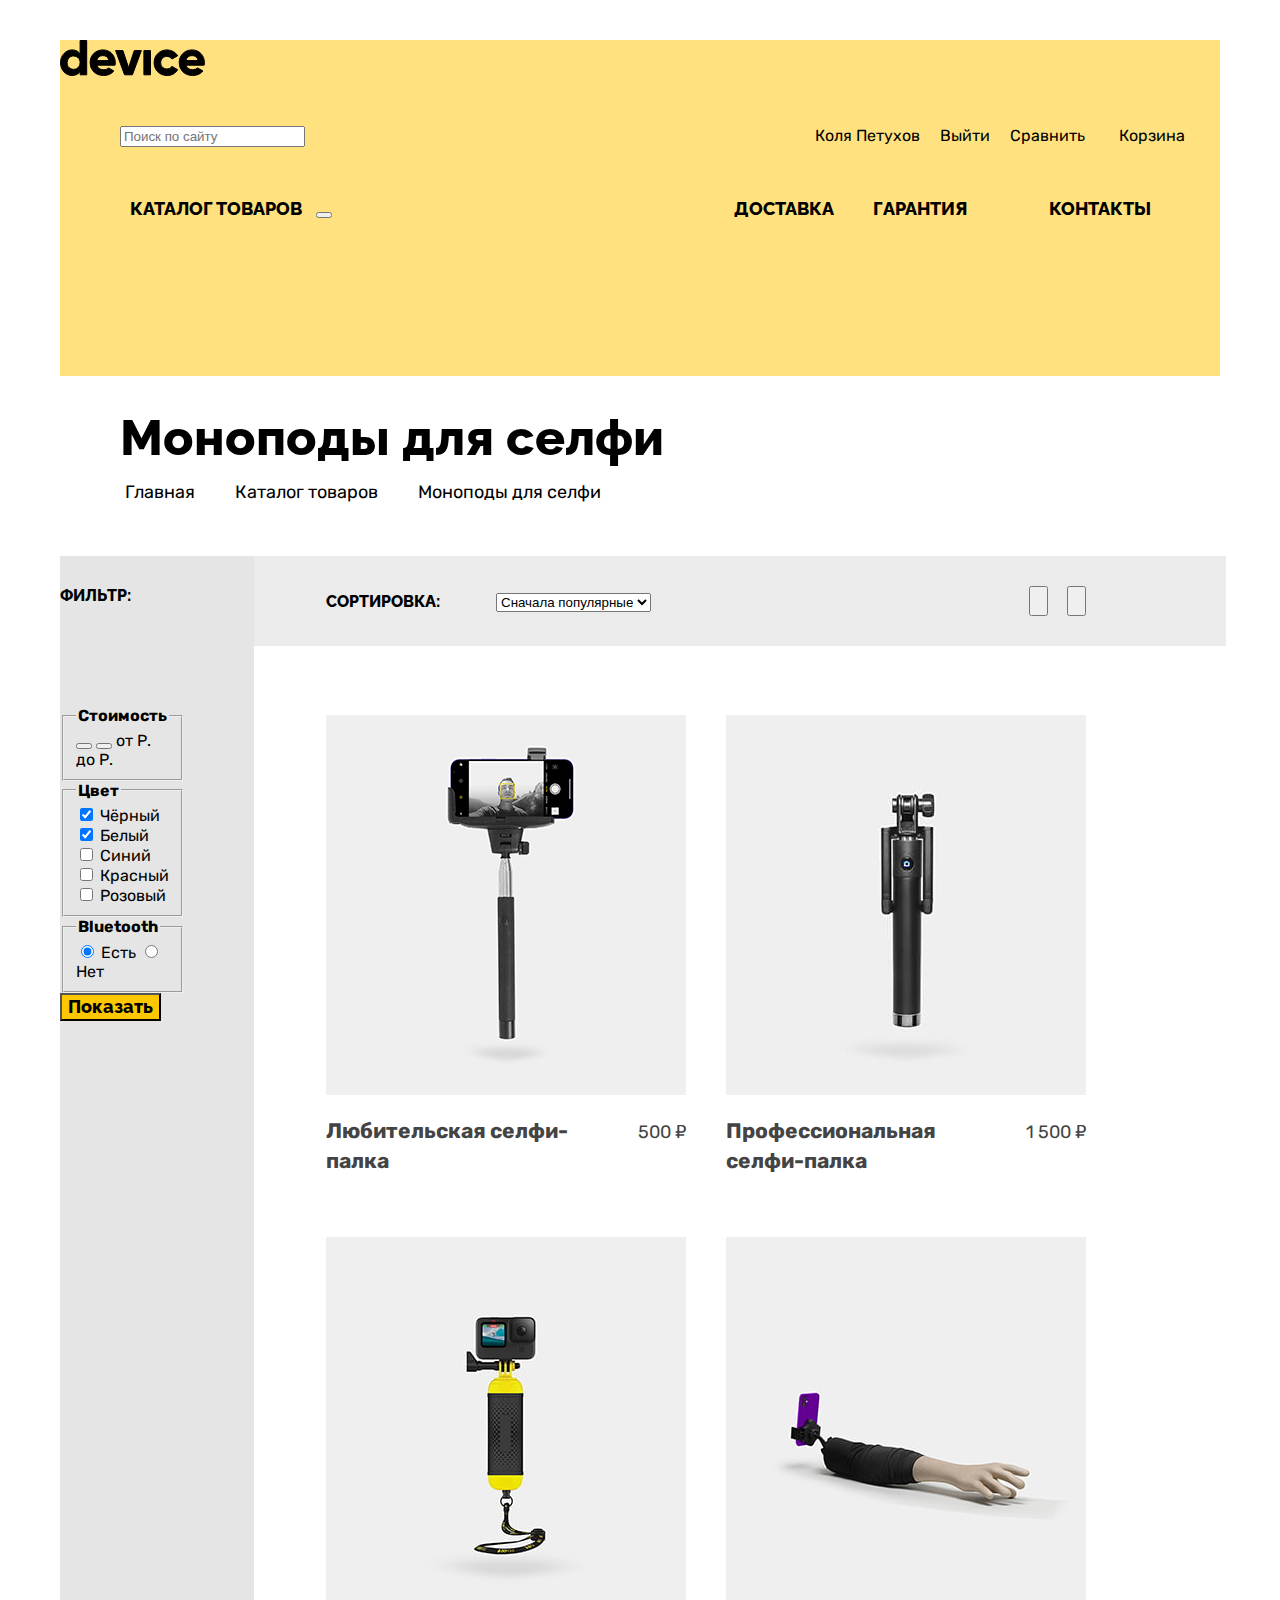
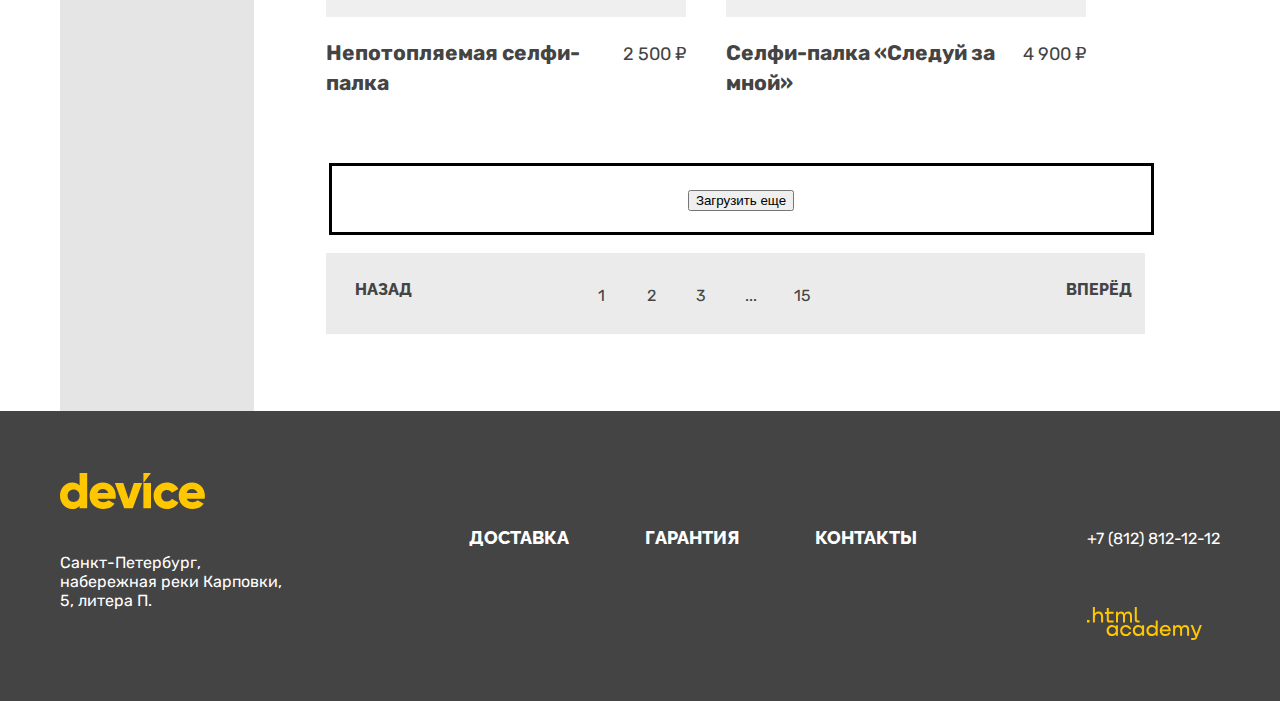
==== catalog.html @ 5f860b73 "внесла исправления" ====
<!DOCTYPE html>
<html lang="ru">

<head>
    <meta charset="utf-8">
    <link rel="stylesheet" href="styles/styles.css">
    <title>HTML Academy: Девайс</title>
</head>

<body>
    <header>
        <div class="content">
            <nav class="navigation">
                <a class="navigation-logo" href="index.html"> <img src="img/logo.svg" width="145" height="36"
                        alt="Логотип компании"></a>
                <section class="main-upper-navigation">
                    <ul class="upper-navigation-list">
                        <li class="navigation-upper-item search">
                            <form action="https://echo.htmlacademy.ru/" method="get">
                                <label for="page-search" class="visually-hidden">Поиск по сайту</label>
                                <input id="page-search" name="page-search" type=text placeholder="Поиск по сайту">
                            </form>
                        </li>
                        <li class="upper-navigation-item login-name"> <a class="upper-navigation-link" href="#"> Коля
                                Петухов </a></li>
                        <li class="upper-navigation-item out"> <a class="upper-navigation-link" href="#"> Выйти </a>
                        </li>
                        <li class="upper-navigation-item compare"> <a class="upper-navigation-link" href="#"> Сравнить
                            </a></li>
                        <li class="upper-navigation-item cart"> <a class="upper-navigation-link" href="#"> Корзина </a>
                        </li>
                    </ul>
                </section>
                <section class="main-under-navigation">
                    <ul class="under-navigation-list">
                        <li class="under-navigation-item catalog">
                            <a class="under-navigation-link navigation-link-current" href="#"> Каталог товаров</a>
                            <button name="go-to-goodspage" type="button"> <span class="visually-hidden"> Раскрыть
                                    католог
                                    товаров
                                </span></button>
                        </li>
                        <li class="under-navigation-item delivery"> <a class="under-navigation-link"
                                href="#">Доставка</a></li>
                        <li class="under-navigation-item garanty"> <a class="under-navigation-link"
                                href="#">Гарантия</a></li>
                        <li class="under-navigation-item contact"> <a class="under-navigation-link"
                                href="#">Контакты</a> </li>
                    </ul>
                </section>
            </nav>
        </div>
    </header>

    <main class="main-inner">
        <div class="content">
            <h1 class="visually-hidden">Каталог продукции компании Device</h1>
            <header class="inner-header">
                <div class="header-menu">
                    <h1 class="inner-header-title"> Моноподы для селфи </h1>
                    <nav>
                        <ul class="links-onthepage-list">
                            <li class="links-onthepage-item"> <a class="links-onthepage-link" href="index.html"> Главная
                                </a></li>
                            <li class="links-onthepage-item"> <a class="links-onthepage-link" href="#"> Каталог товаров
                                </a>
                            </li>
                            <li class="links-onthepage-item"> <a class="links-onthepage-link navigation-link-current"
                                    href="catalog.html"> Моноподы для селфи </a></li>
                        </ul>
                    </nav>
                </div>
            </header>
        </div>

        <div class="grey-container">
            <div class="content">
                <div class="catalog-container">
                    <section class="catalog-filter-section">
                        <h2 class="filter-page-header">Фильтр:</h2>
                        <form class="catalog-filter" action="https://echo.htmlacademy.ru/" method="get">
                            <fieldset class="catalog-filter-group">
                                <legend class="catalog-filter-title"> Стоимость</legend>
                                <button class="range-toggle toggle-min" type="button"> <span class="visually-hidden">
                                        Изменить
                                        минимальную стоимость</span> </button>
                                <button class="range-toggle toggle-max" type="button"> <span class="visually-hidden">
                                        Изменить
                                        максимальную стоимость</span> </button>
                                <label class="catalog-filter-label"> от <input class="visually-hidden" type="number"
                                        name="min-price"> Р. </label>
                                <label class="catalog-filter-label"> до <input class="visually-hidden" type="number"
                                        name="max-price"> Р. </label>
                            </fieldset>

                            <fieldset class="catalog-filter-group">
                                <legend class="catalog-filter-title"> Цвет </legend>
                                <label class="product-color"><input name="black" type="checkbox" checked> <span
                                        class="color-name">
                                        Чёрный</span></label>
                                <label class="product-color"><input name="white" type="checkbox" checked> <span
                                        class="color-name">
                                        Белый </span></label>
                                <label class="product-color"><input name="blue" type="checkbox"> <span
                                        class="color-name">
                                        Синий
                                    </span></label>
                                <label class="product-color"><input name="red" type="checkbox"> <span
                                        class="color-name">
                                        Красный
                                    </span></label>
                                <label class="product-color"><input name="pink" type="checkbox"> <span
                                        class="color-name">
                                        Розовый
                                    </span></label>
                            </fieldset>

                            <fieldset class="catalog-filter-group">
                                <legend class="catalog-filter-title"> Bluetooth </legend>
                                <label class="bluetooth-option"><input name="bluetooth-option" type="radio" value="on"
                                        checked>
                                    <span class="option-name"> Есть </span></label>
                                <label class="bluetooth-option"><input name="bluetooth-option" type="radio" value="off">
                                    <span class="option-name"> Нет </span></label>
                            </fieldset>
                            <button class="button submit-button" type="submit"> Показать </button>
                        </form>
                    </section>

                    <div class="catalog-filter-container">
                        <section class="sorting-section">
                            <form action="https://echo.htmlacademy.ru/" method="get">
                                <label for="sorting" class="filter-page-header"> Сортировка: </label>
                                <select class="select-control" id="sorting" name="sorting">
                                    <option value="popular"> Сначала популярные </option>
                                </select>
                            </form>
                            <button class="button-ascending" type="button"> <span class="visually-hidden"> По
                                    возрастанию
                                </span></button>
                            <button class="button-descending" type="button"> <span class="visually-hidden">По
                                    убыванию</span></button>
                        </section>
                        <section class="product-cards-section">
                            <h2 class="visually-hidden"> Карточки товаров </h2>
                            <ul class="product-list">
                                <li class="product-card">
                                    <a class="product-card-link" href="#">
                                        <img class="product-card-image" src="img/catalog-product/product-1.jpg"
                                            width="360" height="380" alt="Продукт-1"></a>
                                    <div class="product-description-container">
                                        <h3 class="product-card-title"> Любительская селфи-палка</h3>
                                        <span class="product-card-price"> 500 ₽</span>
                                    </div>
                                    <a class="more-about-product visually-hidden" href="#"> Подробнее </a>
                                </li>
                                <li class="product-card">
                                    <a class="product-card-link" href="#">
                                        <img class="product-card-image" src="img/catalog-product/product-2.jpg"
                                            width="360" height="380" alt="Продукт-2"></a>
                                    <div class="product-description-container">
                                        <h3 class="product-card-title"> Профессиональная селфи-палка </h3>
                                        <span class="product-card-price"> 1 500 ₽</span>
                                    </div>
                                    <a class="more-about-product visually-hidden" href="#"> Подробнее </a>
                                </li>
                                <li class="product-card">
                                    <a class="product-card-link" href="#">
                                        <img class="product-card-image" src="img/catalog-product/product-3.jpg"
                                            width="360" height="380" alt="Продукт-3"> </a>
                                    <div class="product-description-container">
                                        <h3 class="product-card-title"> Непотопляемая селфи-палка</h3>
                                        <span class="product-card-price"> 2 500 ₽</span>
                                    </div>
                                    <a class="more-about-product visually-hidden" href="#"> Подробнее </a>
                                </li>
                                <li class="product-card">
                                    <a class="product-card-link" href="#">
                                        <img class="product-card-image" src="img/catalog-product/product-4.jpg"
                                            width="360" height="380" alt="Продукт-4"></a>
                                    <div class="product-description-container">
                                        <h3 class="product-card-title"> Селфи-палка «Следуй за мной» </h3>
                                        <span class="product-card-price"> 4 900 ₽</span>
                                    </div>
                                    <a class="more-about-product visually-hidden" href="#"> Подробнее </a>
                                </li>
                            </ul>
                            <div class="button-show-more-container">
                                <button class="button-show-more" type="button"> Загрузить еще </button>
                            </div>
                            <ul class="page-pagination">
                                <li class="pagination-item pagination-prev"><a
                                        class="pagination-link pagination-disabled">
                                        Назад </a></li>
                                <li class="pagination-item"> <a class="pagination-link pagination-current"> 1 </a></li>
                                <li class="pagination-item"> <a class="pagination-link" href="#"> 2 </a></li>
                                <li class="pagination-item"> <a class="pagination-link" href="#"> 3 </a></li>
                                <li class="pagination-item"> <a class="pagination-link pagination-disabled"> ... </a>
                                </li>
                                <li class="pagination-item"> <a class="pagination-link" href="#"> 15 </a></li>
                                <li class="pagination-item pagination-next"> <a class="pagination-link" href="#"> Вперёд
                                    </a>
                                </li>
                            </ul>
                        </section>
                    </div>
                </div>
            </div>
        </div>
    </main>

    <footer class="footer">
        <div class="content">
            <div class="page-footer-container">
                <div class="first-column">
                    <a href="#"><img class="yellow-logo" src="img/yellow-logo.svg" width="145" height="36"
                            alt="Логотип компании"></a>
                    <h2 class="visually-hidden">Основная информация</h2>
                    <address class="footer-address"> Санкт-Петербург, набережная реки Карповки, 5, литера П.</address>
                </div>

                <div class="second-column">
                    <ul class="additional-page-list">
                        <li class="additional-page-item"> <a class="additional-page-link" href="#"> Доставка </a></li>
                        <li class="additional-page-item"> <a class="additional-page-link" href="#"> Гарантия </a></li>
                        <li class="additional-page-item"> <a class="additional-page-link" href="#"> Контакты </a></li>
                    </ul>
                    <ul class="socialmedia-list">
                        <li class="socialmedia-item"> <a class="socialmedia-link"
                                href="https://www.facebool.com/htmlacademy"> <span class="visually-hidden"> Facebook
                                </span> </a></li>
                        <li class="socialmedia-item"> <a class="socialmedia-link"
                                href="https://www.instagram.com/htmlacademy/">
                                <span class="visually-hidden"> Instagram
                                </span> </a></li>
                        <li class="socialmedia-item"> <a class="socialmedia-link"
                                href="https://twitter.com/htmlacademy_ru"> <span class="visually-hidden"> Twitter
                                </span> </a></li>
                    </ul>
                </div>
                <div class="third-column">
                    <section class="additional-information">
                        <h2 class="visually-hidden"> Дополнительная информация </h2>
                        <address> <a class="contact-phone footer-contact-phone" href="tel:88128121212"> +7 (812)
                                812-12-12 </a>
                        </address>
                        <a class="htmlacademy-logo" href="https://htmlacademy.ru/"> <img src="img/htmlacademy-logo.svg"
                                width="115" height="33" alt="Логотип HTML Академии"> </a>
                    </section>
                </div>
            </div>
        </div>
    </footer>


</body>

</html>
---- styles/styles.css ----
@font-face {
    font-family: "Raleway" ;
    font-style: normal;
    font-weight: 800;
    src: url("../fonts/raleway/raleway-800.woff2") format("woff2");
    font-display: swap;
}

@font-face {
    font-family:"Rubik";
    font-style: normal;
    font-weight: 400;
    src: url("../fonts/rubik/rubik-400.woff2") format("woff2");
    font-display: swap;
}

@font-face {
    font-family:"Rubik" ;
    font-style: normal;
    font-weight: 700;
    src: url("../fonts/rubik/rubik-700.woff2") format("woff2");
    font-display: swap;
}

@font-face {
    font-family:"Rubik";
    font-style: normal;
    font-weight: 800;
    src: url("../fonts/rubik/rubik-800.woff2") format("woff2");
    font-display: swap;
}

html {
    height: 100%;
}

body {
    margin: 0;
    display:flex;
    flex-direction: column;
    min-height: 100%;
    font-family:"Rubik", sans-serif;
    font-weight: 400;
    font-style: normal;
    font-size: 18px;
    line-height: 30px;
    color: #444444;
    background-color: #FFFFFF;
}

.main-container {
    flex-grow:1;
}

.content {
    margin: 0 auto;
    width: 1160px;
}

.navigation {
    display:flex;
    flex-direction: column;
    width: 1160px;
    margin-top: 40px;
    margin-left: auto;
    margin-right: auto;
    background-color: #FFE17F;
}

.upper-navigation-list {
    display: flex;
    flex-wrap: wrap;
    padding: 0;
    width: 1075px;
    list-style-type: none;
    padding-top: 35px;
    padding-bottom: 29px;
    padding-left: 60px;
    padding-right: 25px; 
    margin:0;
    margin-bottom: 15px;
}

.upper-navigation-link {
    width: min-content;
    padding: 10px;
}

.enter {
    margin-left:auto;
    margin-right: auto;
}

.compare {
    margin-right: 14px;
}

.under-navigation-item {
    margin: 0;
    padding:0;
}

.under-navigation-list {
    display: flex;
    list-style-type: none;
    padding-top: 0;
    padding-bottom: 152px;
    padding-left: 60px;
    padding-right: 59px;
    margin: 0;
}

.under-navigation-link{
    padding: 10px;
    width: max-content;
}

.catalog {
    flex-grow: 1;
}

.delivery {
    margin-right: 19px;
}

.garanty {
    margin-right: 62px;
}

.product-slide {
    display:flex;
    justify-content: space-between;
}

.product-slider {
    margin-bottom: 70px;
}

.description {
    padding:0;
    margin-top:19px;
    margin-bottom: 30px;
}

.more-detailed {
    display: inline-block;
    margin-top:0;
    margin-bottom: 70px;
}

.features {
    border-spacing: 20px;
}

.page-container {
    display: flex;
    justify-content: space-between;
}

.goods-catalog-list {
    display: grid; /*Добавила грид*/
    grid-template-columns: repeat(6,160px);
    gap: 40px;
    margin-top: 0;
    margin-bottom: 139px;
    padding: 0;
    list-style-type: none;
}


.goods-catalog-item {
    display: flex;
    flex-direction: column;
}

.img {
    margin-bottom: 33px;
}

.goods-catalog {
    margin-bottom: 69px;
}
.switch-container {
    display: grid;
    grid-template-columns: 280px 814px; /*Получился между рядами gap какой-то (видно в инспекторе), это ширина элементов накладывается друг на друга?*/
    grid-template-areas: "section-switching service-slider-1"
                         " .  service-slider-2"
                         " .  service-slider-3";
    margin-bottom: 90px;
}

.section-switching {
    display: flex;
    flex-direction: column;
    justify-content: space-evenly;
    width: 280px;
    padding: 0;
    margin: 0;
    list-style-type: none;
    grid-area: section-switching;
}

.service-slider {
    width: 814px;
    padding-top: 54px;
    padding-bottom: 69px;
    display: flex;
    flex-wrap: wrap;
    justify-content: space-between;
}

.service-slider-1 {
    grid-area: service-slider-1;
}

.service-slider-2 {
    grid-area: service-slider-2;
}

.service-slider-3 {
    grid-area: service-slider-3;
}

.slider-description {
    margin: 0;
    width: 497px;
}

.additional-services {
    margin-bottom: 90px;
    background-color: #F0F0F0;
}

.section-header {
    margin-top: 0;
    margin-bottom: 26px;
}

.paragraph-first {
    margin-top: 0;
    margin-bottom: 30px;
}

.paragraph {
    margin-top:0;
    margin-bottom: 60px;
}

.delivery-companies-list {
    padding: 0;
    margin-top:0;
    margin-bottom: 52px;
}

.contact-paragraph {
    margin-top: 0;
    margin-bottom: 30px;

}

.mini-section-header {
    margin-top: 0;
    margin-bottom: 15px;
}

.main-page-address {
    margin-top:0;
    margin-bottom: 30px;
}

.about-company {
    padding-bottom: 87px;
}

.work-day-time {
    margin-top:0;
    margin-bottom: 67px;
}

.write-to-us {
    margin-top:0;
  /* Применила отступ снизу к контейнеру, иначе кнопка "Напишите нам все равно прижата к низу раздела*/
}

.about-us {
    box-sizing: border-box;
    width: 560px;
    margin: 0;
    margin-right: 40px;
    padding-top: 49px;
    padding-right: 63px;
    padding-left: 0;
    padding-bottom: 0;
}

.contacts {
    box-sizing: border-box;
    width: 560px;
    margin:0;
    padding: 0;
    padding-top: 49px;
}

.main-feature {
    width: 1160px;
    background-color:#F0F0F0;
    display: grid;
    grid-template-columns: 125px 910px auto; /*Получилось привести к макетному виду, но теперь текст вообще выпал*/
    grid-template-rows: 100px;
    margin-bottom: 97px;
    }

.subcribe-container {
    display: flex;
    flex-direction: row; 
    justify-content: space-between;
    align-items: flex-end;
    margin-bottom: 50px; 
}

.form-container {
    display: flex;
    flex-wrap: wrap;
}

.email-subcribe {
    width: max-content;
    flex-grow: 1;
}

.additional-note {
    margin: 0;
}

.subcribe-header {
    width: min-content;
    margin: 0;
}

.subcribe-description {
    width: 560px;
    margin: 0;
}

.page-footer-container {
    display: flex;
    justify-content: space-between;
    align-items: baseline;
    padding-top: 62px;
    padding-bottom: 61px;
}

.subcribe {
    background-color: #F0F0F0;
    padding-top: 75px;
    padding-bottom: 131px;
}

.subcribe-page-container {
    display: flex;
    flex-direction: column;

}

footer {
    background-color: #444444;  
}

.first-column {
    display: flex;
    flex-direction: column;
    width: auto;
}

.third-column {
    display: flex;
    flex-direction: column;
    align-items: flex-end;
}

.under-navigation-link {
    font-family:"Raleway", sans-serif;
    font-weight: 800;
    font-style: normal;
    font-size: 18px;
    line-height: 22px;
    color:#000000;
    text-decoration: none;
    text-transform: uppercase;
}

.upper-navigation-link {
    font-size: 16px;
    line-height: 19px;
    color:#000000;
    text-decoration: none;
}

.emphasise {
    font-family:"Raleway", sans-serif;
    font-weight: 800;
    font-style: normal;
    font-size: 50px;
    line-height: 50px;
    color:#000000;
    padding: 0;
    margin: 0;
}

.slider-header {
    font-family:"Raleway", sans-serif;
    font-weight: 800;
    font-style: normal;
    font-size: 50px;
    line-height: 50px;
    color:#000000;
    padding: 0;
    margin-top:0;
    margin-bottom: 14px;
}

.goods-catalog-item-link {
    font-family:"Raleway", sans-serif;
    font-weight: 800;
    font-style: normal;
    font-size: 18px;
    line-height: 24px;
    color:#000000;
    text-decoration: none;
}

.numerical-value {
    font-family: "Rubik", sans-serif;
    font-weight: 400;
    font-style: normal;
    font-size: 36px;
    line-height: 30px;
    color: #000000;
}

.row-name {
    font-family: "Rubik", sans-serif;
    font-weight: 400;
    font-style: normal;
    font-size: 16px;
    line-height: 30px;
}

.button {
    font-family:"Raleway", sans-serif;
    font-weight: 800;
    font-style: normal;
    font-size: 18px;
    line-height: 22px;
    text-decoration: none;
    color:#000000;
    background-color:#FFC700;
}

.section-header {
    font-family:"Raleway", sans-serif;
    font-weight: 800;
    font-style: normal;
    font-size: 50px;
    line-height: 50px;
    color:#000000;
}

.mini-section-header {
    font-family:"Rubik", sans-serif;
    font-weight: 700;
    font-style: normal;
    font-size: 24px;
    line-height: 30px;
    color: #444444;
}

li .current-section-button {
    color: #FFE17F;
    background-color: #000000;
}

.contact-phone {
    color: #444444;
}

address {
    font-style: normal;
}

.visually-hidden {
    position: absolute;
    width: 1px;
    height: 1px;
    margin: -1px;
    padding: 0;
    border: 0;
    clip: rect(0 0 0 0);
    overflow: hidden;
}

.virtual-reality {
    background-color: #FFE17F;
    background-image: url("../img/catalog-item/virtual-reality-item.png");
    background-repeat: no-repeat;
    background-position: 50% 50%;
    width: 160px;
    height: 160px;
}

.monopode {
    background-color: #FFE17F;
    background-image: url("../img/catalog-item/selfie-monopode-item.png");
    background-repeat: no-repeat;
    background-position: 50% 50%;
    width: 160px;
    height: 160px;
}

.action-camera {
    background-color: #FFE17F;
    background-image: url("../img/catalog-item/action-camera-item.png");
    background-repeat: no-repeat;
    background-position: 50% 50%;
    width: 160px;
    height: 160px;
}

.fitnes-watch {
    background-color: #FFE17F;
    background-image: url("../img/catalog-item/fitness-bracelet-item.png");
    background-repeat: no-repeat;
    background-position: 50% 50%;
    width: 160px;
    height: 160px;
}

.smart-watch {
    background-color: #FFE17F;
    background-image: url("../img/catalog-item/smart-watches-item.png");
    background-repeat: no-repeat;
    background-position: 50% 50%;
    width: 160px;
    height: 160px;
}

.quadrico {
    background-color: #FFE17F;
    background-image: url("../img/catalog-item/quadrico-item.png");
    background-repeat: no-repeat;
    background-position: 50% 50%;
    width: 160px;
    height: 160px;
}

.delivery-item {
    background-image: url("../img/delivery.svg");
    background-repeat: no-repeat;
    width: 136px;
    height: 164px;
}

.garanty-item {
    background-image: url("../img/garanty.svg");
    background-repeat: no-repeat;
    width: 171px;
    height: 195px;
}

.credit-item {
    background-image: url("../img/credit.svg");
    background-repeat: no-repeat;
    width: 156px;
    height: 188px;
}

.img:hover {
    background-color:#FFC700; 
}

.car-item {
    grid-column: 1/ 2;
    grid-row: 1/2;
    background-color: #FFE17F;
    background-image: url("../img/car-item.svg");
    background-repeat: no-repeat;
    background-position: 50% 50%;
    width: 125px;
    height: 100px;
}

.more-information {
    background-color: #DCDCDC80;
    background-image: url("../img/info-item.svg");
    background-position: 50% 50%;
    background-repeat: no-repeat;
    grid-column: -1/-2;
    grid-row: 1/2;
}

footer {
    color: #FFFFFF;
}

.yellow-logo {
    margin-top: 0;
    margin-bottom: 35px;
}

.footer-address {
    width: 238px;
    font-size: 16px;
    line-height: 19px;
}

.additional-page-list {
    width: 458px;
    display: flex;
    justify-content: space-between;
    padding: 0;
    margin: 0;
    list-style-type: none;
}

.footer-contact-phone {
    width:auto;
    margin-bottom: 53px;
    color: #FFFFFF;
    display: block;
    text-decoration: none;
    font-size: 16px;
    line-height: 30px;
}

.additional-page-link {
    padding: 5px;
    font-family:"Raleway", sans-serif;
    font-weight: 800;
    font-style: normal;
    font-size: 18px;
    line-height: 22px;
    color: #FFFFFF;
    text-decoration: none;
    text-transform: uppercase;
}

.additional-page-item {
    flex-shrink: 0; 
    margin-right: 7px;
}

.additional-page-item:last-child {
    margin-right: 0;
}

.socialmedia-list {
    list-style-type: none;
    display: flex;
    padding: 0;
}

.htmlacademy-logo img {
    display: block;
    margin: 0;
}

.slogan {
    background-color: #F0F0F0;
    font-size: 20px;
    line-height: 24;
    text-transform: uppercase;
    font-weight: 800;
    text-align: center;
    padding-top: 37px;
    padding-bottom: 43px;
    grid-column: 2/3;
    grid-row: 1/2;
}

.inner-header-title {
    font-family:"Raleway", sans-serif;
    font-weight: 800;
    font-style: normal;
    font-size: 50px;
    line-height: 50px;
    color: #000000;
    margin-top: 0;
    margin-bottom: 14px;
}

.links-onthepage-link {
    font-size: 18px;
    line-height: 20px;
    color: #000000;
    text-decoration: none;
}

.inner-header {
    background-color: #FFFFFF;
}

.catalog-filter-section {
    background-color:#E5E5E5;
}

.catalog-filter {
    font-family:"Rubik", sans-serif;
    font-weight: 400;
    font-style: normal;
    font-size: 16px;
    line-height: 19px;
    color: #000000;
    margin: 0;
    padding-top: 71px;
    padding-right: 69px; 

}

.filter-page-header {
    font-family:"Raleway", sans-serif;
    font-weight: 800;
    font-style: normal;
    font-size: 16px;
    line-height: 19px;
    color: #000000;
    text-transform: uppercase;
    margin: 0;
    padding-top: 30px;
    padding-bottom: 30px;
    padding-right: 32px;
}

form .filter-page-header {
    padding:0;
}

.catalog-filter-title {
    font-weight: 700;
    font-size: 16px;
    line-height: 19px;
    color: #000000;
}

/*Стилизация форм, как я поняла, делается не в рамках раздела 6*/

.grey-container {
    background-color: #FFFFFF;
}

.product-card-link {
    font-family:"Rubik", sans-serif;
    font-weight: 700;
    font-style: normal;
    font-size: 18px;
    line-height: 24px;
    color: #000000;
    text-decoration: none;
}

.product-description-container {
    display: flex;
    justify-content: space-between;
    align-items: baseline;
}

.product-card-price {
    font-size: 18px;
    line-height: 22px;
    width: max-content;
}

.product-card-title {
    width: 280px;
}

.product-card-image {
    padding: 0;
    margin: 0;
    display: block;
}

.pagination-link {
    font-size: 16px;
    line-height: 19px;
    color: #444444;
    text-decoration: none;
}

.pagination-prev,.pagination-next {
    font-family:"Raleway", sans-serif;
    font-weight: 800;
    font-style: normal;
    font-size: 16px;
    line-height: 19px;
    color: #000000;
    text-decoration: none;
    text-transform: uppercase;
}

.page-pagination {
    background-color: #EBEBEB;
    list-style-type: none;
    padding-left: 29px;
    padding-right: 30px;
    padding-top: 27px;
    padding-bottom: 24px;
}

/* Сетка для страницы каталога */


.login-name {
    margin-left:auto;
}

.header-menu {
    display: flex;
    width: 560px;
    flex-wrap: wrap;
    justify-content: flex-start;
    margin: 0;
    padding-top: 37px;
    padding-bottom: 49px;
    padding-left: 60px;
}

.links-onthepage-list {
    display: flex;
    justify-content: space-between;
    padding: 0;
    margin: 0;
    list-style-type: none
}

.links-onthepage-link {
    padding: 5px;
}

.links-onthepage-item {
    margin-right: 30px;
}

.sorting-section {
    display: flex;
    padding-left: 72px;
    padding-right: 140px;
    padding-top: 30px;
    padding-bottom: 30px;
    background-color: #EBEBEB;
}

.button-ascending {
    margin-left: auto;
    width: 19px;
    margin-right: 19px;
}

.button-descending {
    width: 19px;
}

.select-control {
    margin-left: 52px;
}


.catalog-container {
    display: flex;
}


.catalog-filter-section {
    width: 468px;
}

.catalog-filter-container {
    width: 972px;
}

.product-list {
    display: grid;
    grid-template-columns: 360px 360px;
    gap: 40px;
    width: 760px;
    margin-left: 72px;
    margin-right: 140px;
    margin-top: 69px;
    margin-bottom: 44px;
    padding: 0;
    list-style-type: none;
}

.product-card {
    padding: 0;
    display: flex;
    flex-direction: column;
}

.button-show-more-container {
   border: 3px solid #000000;
   width: 760px;
   margin-left: 75px;
   padding-top: 18px;
   padding-bottom: 18px;
   text-align: center;
   padding-left: 29px;
   padding-right: 30px;
}

.page-pagination {
    display: flex;
    justify-content: space-between;
    width: 760px;
    margin-bottom: 77px;
    margin-left: 72px;
}

.pagination-item {
    margin-right: 30px;
    flex-shrink: 0;
    width: 19px;
}

.pagination-prev {
    display: block;
    margin-right: auto;
}

.pagination-next {
    margin-left: auto;
}

.footer {
    background-color:#444444;
}
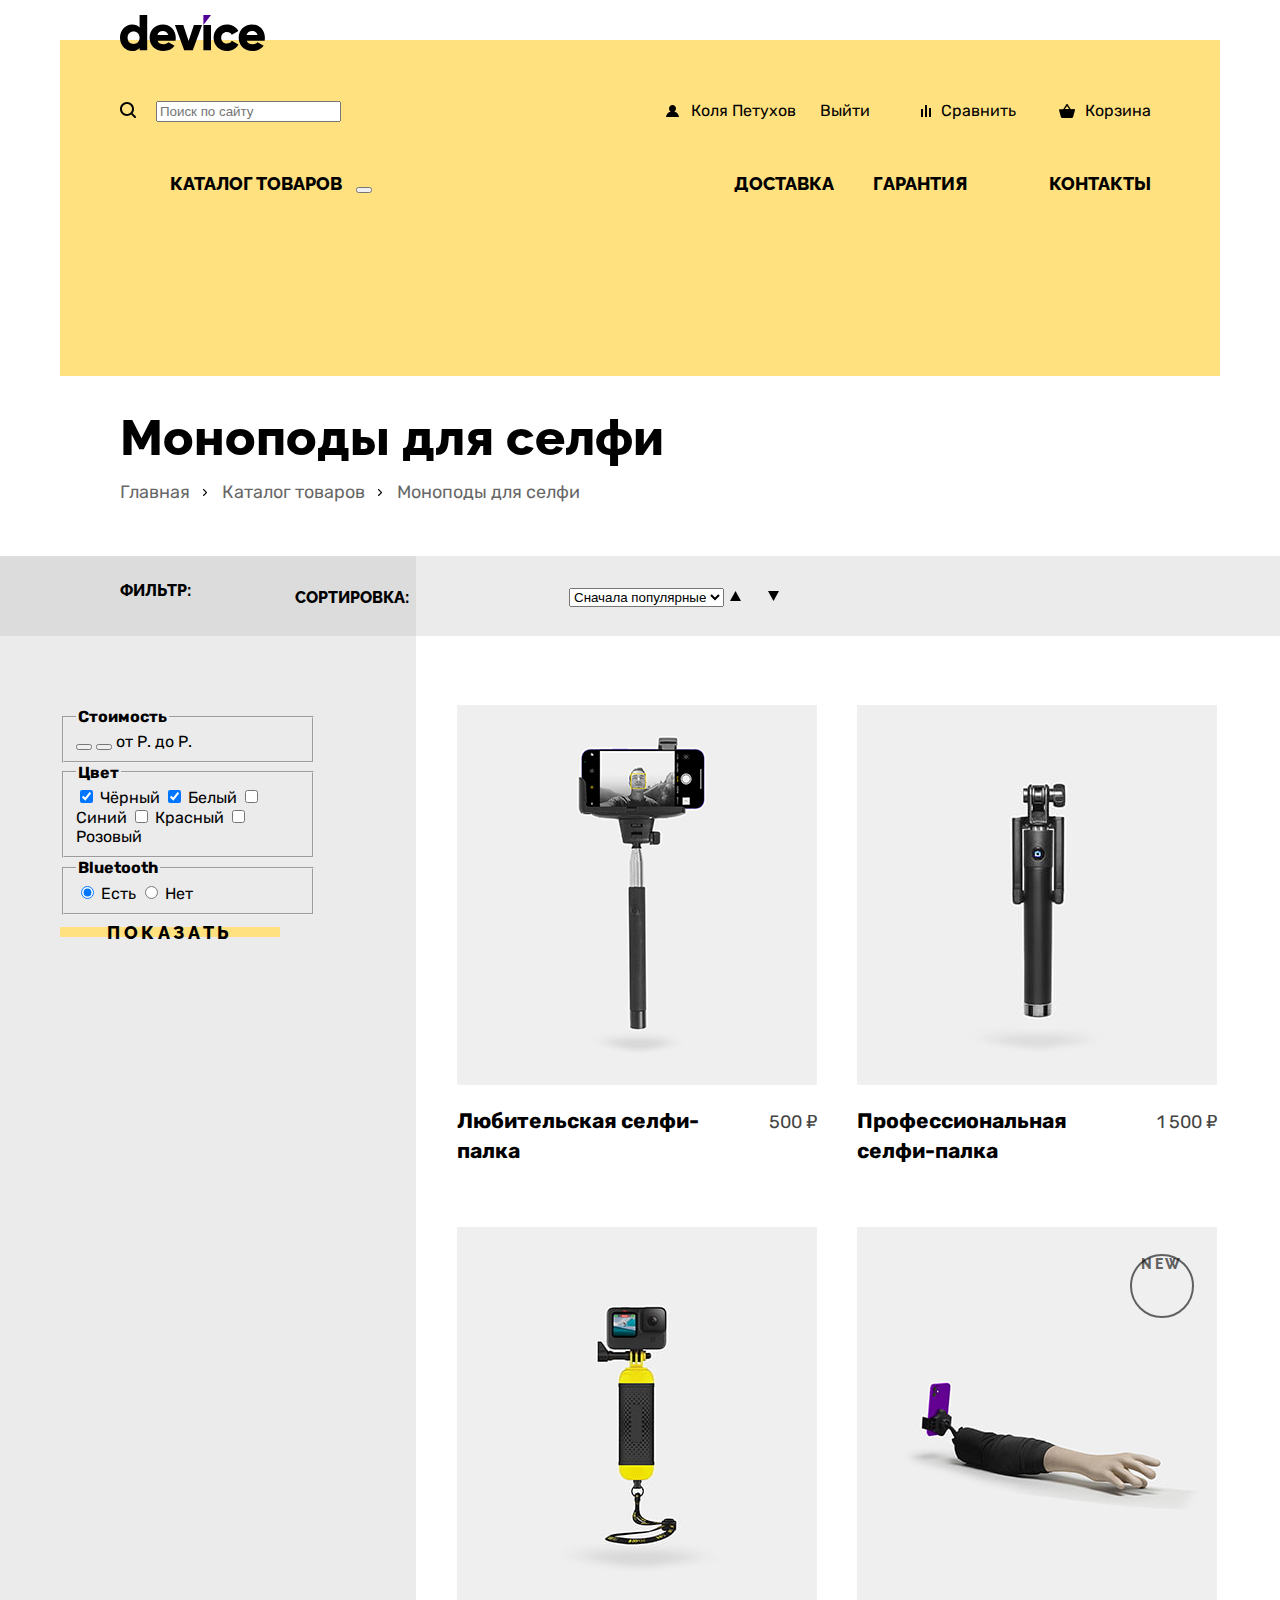
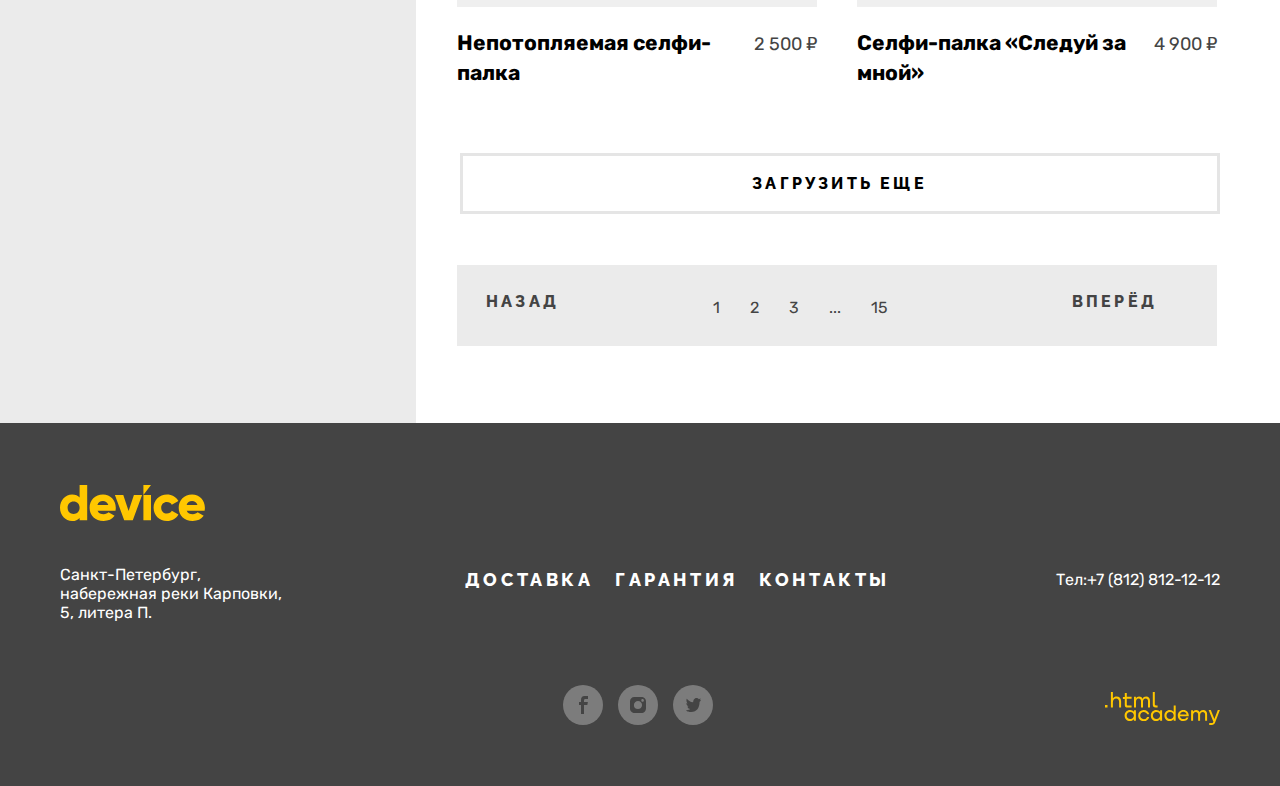
==== commit 7668b99e: "Декоративные элементы и состояния" ====
--- a/catalog.html
+++ b/catalog.html
@@ -11,43 +11,68 @@
     <header>
         <div class="content">
             <nav class="navigation">
-                <a class="navigation-logo" href="index.html"> <img src="img/logo.svg" width="145" height="36"
-                        alt="Логотип компании"></a>
-                <section class="main-upper-navigation">
-                    <ul class="upper-navigation-list">
-                        <li class="navigation-upper-item search">
-                            <form action="https://echo.htmlacademy.ru/" method="get">
-                                <label for="page-search" class="visually-hidden">Поиск по сайту</label>
-                                <input id="page-search" name="page-search" type=text placeholder="Поиск по сайту">
-                            </form>
-                        </li>
-                        <li class="upper-navigation-item login-name"> <a class="upper-navigation-link" href="#"> Коля
-                                Петухов </a></li>
-                        <li class="upper-navigation-item out"> <a class="upper-navigation-link" href="#"> Выйти </a>
-                        </li>
-                        <li class="upper-navigation-item compare"> <a class="upper-navigation-link" href="#"> Сравнить
-                            </a></li>
-                        <li class="upper-navigation-item cart"> <a class="upper-navigation-link" href="#"> Корзина </a>
-                        </li>
-                    </ul>
-                </section>
-                <section class="main-under-navigation">
-                    <ul class="under-navigation-list">
-                        <li class="under-navigation-item catalog">
-                            <a class="under-navigation-link navigation-link-current" href="#"> Каталог товаров</a>
-                            <button name="go-to-goodspage" type="button"> <span class="visually-hidden"> Раскрыть
-                                    католог
-                                    товаров
-                                </span></button>
-                        </li>
-                        <li class="under-navigation-item delivery"> <a class="under-navigation-link"
-                                href="#">Доставка</a></li>
-                        <li class="under-navigation-item garanty"> <a class="under-navigation-link"
-                                href="#">Гарантия</a></li>
-                        <li class="under-navigation-item contact"> <a class="under-navigation-link"
-                                href="#">Контакты</a> </li>
-                    </ul>
-                </section>
+                <div class="navigation-container">
+                    <a class="navigation-logo" href="index.html"> <img src="img/logo.svg" width="145" height="36"
+                            alt="Логотип компании"></a>
+                    <section class="main-upper-navigation">
+                        <ul class="upper-navigation-list">
+                            <li class="navigation-upper-item search">
+                                <form class="search-form" action="https://echo.htmlacademy.ru/" method="get">
+                                    <svg class="navigation-icon" aria-hidden="true" focusable="false" width="16"
+                                        height="16" fill="none" xmlns="http://www.w3.org/2000/svg">
+                                        <path
+                                            d="m15.7 14.3-3.1-3.1C13.5 10 14 8.6 14 7c0-3.9-3.1-7-7-7S0 3.1 0 7s3.1 7 7 7c1.6 0 3-.5 4.2-1.4l3.1 3.1c.2.2.4.3.7.3.6 0 1-.4 1-1 0-.2-.1-.5-.3-.7ZM2 7c0-2.8 2.2-5 5-5s5 2.2 5 5-2.2 5-5 5-5-2.2-5-5Z"
+                                            fill="#000" />
+                                    </svg>
+                                    <label for="page-search" class="visually-hidden">Поиск по сайту</label>
+                                    <input id="page-search" name="page-search" type=text placeholder="Поиск по сайту">
+                                </form>
+                            </li>
+                            <li class="upper-navigation-item login-name"> <a
+                                    class="upper-navigation-link login-name-link" href="#"> <svg class="navigation-icon"
+                                        aria-hidden="true" focusable="false" width="13" height="12" fill="none"
+                                        xmlns="http://www.w3.org/2000/svg">
+                                        <path
+                                            d="M0 12h13c-.2-2.6-2.1-4.8-4.7-5.5 1-.6 1.7-1.7 1.7-3C10 1.6 8.4 0 6.5 0S3 1.6 3 3.5c0 1.3.7 2.4 1.7 3C2.1 7.2.2 9.4 0 12Z"
+                                            fill="#000" />
+                                    </svg> Коля
+                                    Петухов </a></li>
+                            <li class="upper-navigation-item out"> <a class="upper-navigation-link" href="#"> Выйти </a>
+                            </li>
+                            <li class="upper-navigation-item compare"> <a class="upper-navigation-link compare-link"
+                                    href="#"> <svg class="navigation-icon" aria-hidden="true" focusable="false"
+                                        width="10" height="12" fill="none" xmlns="http://www.w3.org/2000/svg">
+                                        <path d="M6 0H4v12h2V0ZM2 4H0v8h2V4ZM10 3H8v9h2V3Z" fill="#000" />
+                                    </svg> Сравнить
+                                </a></li>
+                            <li class="upper-navigation-item cart"> <a class="upper-navigation-link cart-link" href="#">
+                                    <svg class="navigation-icon" aria-hidden="true" focusable="false" width="16"
+                                        height="14" fill="none" xmlns="http://www.w3.org/2000/svg">
+                                        <path
+                                            d="m15.3 5-3.5.2L8.6.3C8.5.1 8.2 0 8 0c-.2 0-.5.1-.6.3L4.2 5.2H.7c-.4 0-.7.3-.7.7v.2l1.9 6.8c.2.7.7 1.1 1.4 1.1h9.4c.7 0 1.2-.4 1.4-1.1L16 6v-.2c0-.4-.3-.8-.7-.8ZM8 1.9l2.2 3.2H5.9L8 1.9Z"
+                                            fill="#000" />
+                                    </svg> Корзина </a>
+                            </li>
+                        </ul>
+                    </section>
+                    <section class="main-under-navigation">
+                        <ul class="under-navigation-list">
+                            <li class="under-navigation-item catalog">
+                                <a class="under-navigation-link navigation-link-current" href="#"> Каталог товаров</a>
+                                <button name="go-to-goodspage" type="button"> <span class="visually-hidden"> Раскрыть
+                                        католог
+                                        товаров
+                                    </span></button>
+                            </li>
+                            <li class="under-navigation-item delivery"> <a class="under-navigation-link"
+                                    href="#">Доставка</a></li>
+                            <li class="under-navigation-item garanty"> <a class="under-navigation-link"
+                                    href="#">Гарантия</a></li>
+                            <li class="under-navigation-item contact"> <a class="under-navigation-link"
+                                    href="#">Контакты</a> </li>
+                        </ul>
+                    </section>
+                </div>
             </nav>
         </div>
     </header>
@@ -71,188 +96,213 @@
                     </nav>
                 </div>
             </header>
-        </div>
-
-        <div class="grey-container">
+
+
+
+        </div>
+
+        <div class="catalog-filter-body">
             <div class="content">
-                <div class="catalog-container">
-                    <section class="catalog-filter-section">
-                        <h2 class="filter-page-header">Фильтр:</h2>
-                        <form class="catalog-filter" action="https://echo.htmlacademy.ru/" method="get">
-                            <fieldset class="catalog-filter-group">
-                                <legend class="catalog-filter-title"> Стоимость</legend>
-                                <button class="range-toggle toggle-min" type="button"> <span class="visually-hidden">
-                                        Изменить
-                                        минимальную стоимость</span> </button>
-                                <button class="range-toggle toggle-max" type="button"> <span class="visually-hidden">
-                                        Изменить
-                                        максимальную стоимость</span> </button>
-                                <label class="catalog-filter-label"> от <input class="visually-hidden" type="number"
-                                        name="min-price"> Р. </label>
-                                <label class="catalog-filter-label"> до <input class="visually-hidden" type="number"
-                                        name="max-price"> Р. </label>
-                            </fieldset>
-
-                            <fieldset class="catalog-filter-group">
-                                <legend class="catalog-filter-title"> Цвет </legend>
-                                <label class="product-color"><input name="black" type="checkbox" checked> <span
-                                        class="color-name">
-                                        Чёрный</span></label>
-                                <label class="product-color"><input name="white" type="checkbox" checked> <span
-                                        class="color-name">
-                                        Белый </span></label>
-                                <label class="product-color"><input name="blue" type="checkbox"> <span
-                                        class="color-name">
-                                        Синий
-                                    </span></label>
-                                <label class="product-color"><input name="red" type="checkbox"> <span
-                                        class="color-name">
-                                        Красный
-                                    </span></label>
-                                <label class="product-color"><input name="pink" type="checkbox"> <span
-                                        class="color-name">
-                                        Розовый
-                                    </span></label>
-                            </fieldset>
-
-                            <fieldset class="catalog-filter-group">
-                                <legend class="catalog-filter-title"> Bluetooth </legend>
-                                <label class="bluetooth-option"><input name="bluetooth-option" type="radio" value="on"
-                                        checked>
-                                    <span class="option-name"> Есть </span></label>
-                                <label class="bluetooth-option"><input name="bluetooth-option" type="radio" value="off">
-                                    <span class="option-name"> Нет </span></label>
-                            </fieldset>
-                            <button class="button submit-button" type="submit"> Показать </button>
+                <section class="catalog-filter-section">
+                    <h2 class="filter-page-header">Фильтр:</h2>
+                    <div class="sorting-section">
+                        <form action="https://echo.htmlacademy.ru/" method="get">
+                            <label for="sorting" class="filter-page-header"> Сортировка: </label>
+                            <select class="select-control" id="sorting" name="sorting">
+                                <option value="popular"> Сначала популярные </option>
+                            </select>
                         </form>
-                    </section>
-
-                    <div class="catalog-filter-container">
-                        <section class="sorting-section">
-                            <form action="https://echo.htmlacademy.ru/" method="get">
-                                <label for="sorting" class="filter-page-header"> Сортировка: </label>
-                                <select class="select-control" id="sorting" name="sorting">
-                                    <option value="popular"> Сначала популярные </option>
-                                </select>
-                            </form>
-                            <button class="button-ascending" type="button"> <span class="visually-hidden"> По
-                                    возрастанию
-                                </span></button>
-                            <button class="button-descending" type="button"> <span class="visually-hidden">По
-                                    убыванию</span></button>
-                        </section>
-                        <section class="product-cards-section">
-                            <h2 class="visually-hidden"> Карточки товаров </h2>
-                            <ul class="product-list">
-                                <li class="product-card">
-                                    <a class="product-card-link" href="#">
-                                        <img class="product-card-image" src="img/catalog-product/product-1.jpg"
-                                            width="360" height="380" alt="Продукт-1"></a>
-                                    <div class="product-description-container">
-                                        <h3 class="product-card-title"> Любительская селфи-палка</h3>
-                                        <span class="product-card-price"> 500 ₽</span>
-                                    </div>
-                                    <a class="more-about-product visually-hidden" href="#"> Подробнее </a>
-                                </li>
-                                <li class="product-card">
-                                    <a class="product-card-link" href="#">
-                                        <img class="product-card-image" src="img/catalog-product/product-2.jpg"
-                                            width="360" height="380" alt="Продукт-2"></a>
-                                    <div class="product-description-container">
-                                        <h3 class="product-card-title"> Профессиональная селфи-палка </h3>
-                                        <span class="product-card-price"> 1 500 ₽</span>
-                                    </div>
-                                    <a class="more-about-product visually-hidden" href="#"> Подробнее </a>
-                                </li>
-                                <li class="product-card">
-                                    <a class="product-card-link" href="#">
-                                        <img class="product-card-image" src="img/catalog-product/product-3.jpg"
-                                            width="360" height="380" alt="Продукт-3"> </a>
-                                    <div class="product-description-container">
-                                        <h3 class="product-card-title"> Непотопляемая селфи-палка</h3>
-                                        <span class="product-card-price"> 2 500 ₽</span>
-                                    </div>
-                                    <a class="more-about-product visually-hidden" href="#"> Подробнее </a>
-                                </li>
-                                <li class="product-card">
-                                    <a class="product-card-link" href="#">
-                                        <img class="product-card-image" src="img/catalog-product/product-4.jpg"
-                                            width="360" height="380" alt="Продукт-4"></a>
-                                    <div class="product-description-container">
-                                        <h3 class="product-card-title"> Селфи-палка «Следуй за мной» </h3>
-                                        <span class="product-card-price"> 4 900 ₽</span>
-                                    </div>
-                                    <a class="more-about-product visually-hidden" href="#"> Подробнее </a>
-                                </li>
-                            </ul>
-                            <div class="button-show-more-container">
-                                <button class="button-show-more" type="button"> Загрузить еще </button>
-                            </div>
-                            <ul class="page-pagination">
-                                <li class="pagination-item pagination-prev"><a
-                                        class="pagination-link pagination-disabled">
-                                        Назад </a></li>
-                                <li class="pagination-item"> <a class="pagination-link pagination-current"> 1 </a></li>
-                                <li class="pagination-item"> <a class="pagination-link" href="#"> 2 </a></li>
-                                <li class="pagination-item"> <a class="pagination-link" href="#"> 3 </a></li>
-                                <li class="pagination-item"> <a class="pagination-link pagination-disabled"> ... </a>
-                                </li>
-                                <li class="pagination-item"> <a class="pagination-link" href="#"> 15 </a></li>
-                                <li class="pagination-item pagination-next"> <a class="pagination-link" href="#"> Вперёд
-                                    </a>
-                                </li>
-                            </ul>
-                        </section>
+                        <button class="button-ascending" type="button"> <svg class="navigation-icon" aria-hidden="true"
+                                focusable="false" width="11" height="10" fill="none" xmlns="http://www.w3.org/2000/svg">
+                                <path d="M5.5 0 11 10H0" fill="#000" />
+                            </svg> <span class="visually-hidden"> По
+                                возрастанию
+                            </span></button>
+                        <button class="button-descending" type="button"> <svg class="navigation-icon" aria-hidden="true"
+                                focusable="false" width="11" height="10" fill="none" xmlns="http://www.w3.org/2000/svg">
+                                <path d="M5.5 10 0 0h11" fill="#000" />
+                            </svg> <span class="visually-hidden">По
+                                убыванию</span></button>
                     </div>
-                </div>
+                </section>
             </div>
         </div>
+
+        <div class="catalog-product-body">
+            <div class="content">
+                <section class="catalog-section">
+                    <form class="catalog-filter" action="https://echo.htmlacademy.ru/" method="get">
+                        <fieldset class="catalog-filter-group">
+                            <legend class="catalog-filter-title"> Стоимость</legend>
+                            <button class="range-toggle toggle-min" type="button"> <span class="visually-hidden">
+                                    Изменить
+                                    минимальную стоимость</span> </button>
+                            <button class="range-toggle toggle-max" type="button"> <span class="visually-hidden">
+                                    Изменить
+                                    максимальную стоимость</span> </button>
+                            <label class="catalog-filter-label"> от <input class="visually-hidden" type="number"
+                                    name="min-price"> Р. </label>
+                            <label class="catalog-filter-label"> до <input class="visually-hidden" type="number"
+                                    name="max-price"> Р. </label>
+                        </fieldset>
+
+                        <fieldset class="catalog-filter-group">
+                            <legend class="catalog-filter-title"> Цвет </legend>
+                            <label class="product-color"><input name="black" type="checkbox" checked> <span
+                                    class="color-name">
+                                    Чёрный</span></label>
+                            <label class="product-color"><input name="white" type="checkbox" checked> <span
+                                    class="color-name">
+                                    Белый </span></label>
+                            <label class="product-color"><input name="blue" type="checkbox"> <span class="color-name">
+                                    Синий
+                                </span></label>
+                            <label class="product-color"><input name="red" type="checkbox"> <span class="color-name">
+                                    Красный
+                                </span></label>
+                            <label class="product-color"><input name="pink" type="checkbox"> <span class="color-name">
+                                    Розовый
+                                </span></label>
+                        </fieldset>
+
+                        <fieldset class="catalog-filter-group">
+                            <legend class="catalog-filter-title"> Bluetooth </legend>
+                            <label class="bluetooth-option"><input name="bluetooth-option" type="radio" value="on"
+                                    checked>
+                                <span class="option-name"> Есть </span></label>
+                            <label class="bluetooth-option"><input name="bluetooth-option" type="radio" value="off">
+                                <span class="option-name"> Нет </span></label>
+                        </fieldset>
+                        <button class="button submit-button" type="submit"> Показать </button>
+                    </form>
+
+                    <div class="product-cards-section">
+                        <h2 class="visually-hidden"> Карточки товаров </h2>
+                        <ul class="product-list">
+                            <li class="product-card">
+                                <a class="product-card-link" href="#">
+                                    <img class="product-card-image" src="img/catalog-product/product-1.jpg" width="360"
+                                        height="380" alt="Продукт-1"></a>
+                                <div class="product-description-container">
+                                    <h3 class="product-card-title"> Любительская селфи-палка</h3>
+                                    <span class="product-card-price"> 500 ₽</span>
+                                </div>
+                                <a class="more-about-product visually-hidden" href="#"> Подробнее </a>
+                            </li>
+                            <li class="product-card">
+                                <a class="product-card-link" href="#">
+                                    <img class="product-card-image" src="img/catalog-product/product-2.jpg" width="360"
+                                        height="380" alt="Продукт-2"></a>
+                                <div class="product-description-container">
+                                    <h3 class="product-card-title"> Профессиональная селфи-палка </h3>
+                                    <span class="product-card-price"> 1 500 ₽</span>
+                                </div>
+                                <a class="more-about-product visually-hidden" href="#"> Подробнее </a>
+                            </li>
+                            <li class="product-card">
+                                <a class="product-card-link" href="#">
+                                    <img class="product-card-image" src="img/catalog-product/product-3.jpg" width="360"
+                                        height="380" alt="Продукт-3"> </a>
+                                <div class="product-description-container">
+                                    <h3 class="product-card-title"> Непотопляемая селфи-палка</h3>
+                                    <span class="product-card-price"> 2 500 ₽</span>
+                                </div>
+                                <a class="more-about-product visually-hidden" href="#"> Подробнее </a>
+                            </li>
+                            <li class="product-card">
+                                <a class="product-card-link follow-me" href="#">
+                                    <img class="product-card-image" src="img/catalog-product/product-4.jpg" width="360"
+                                        height="380" alt="Продукт-4"></a>
+                                <div class="product-description-container">
+                                    <h3 class="product-card-title"> Селфи-палка «Следуй за мной» </h3>
+                                    <span class="product-card-price"> 4 900 ₽</span>
+                                </div>
+                                <a class="more-about-product visually-hidden" href="#"> Подробнее </a>
+                            </li>
+                        </ul>
+                        <div class="button-show-more-container">
+                            <button class="button-show-more" type="button"> Загрузить еще </button>
+                        </div>
+                        <ul class="page-pagination">
+                            <li class="pagination-item pagination-prev"><a class="pagination-link pagination-disabled">
+                                    Назад </a></li>
+                            <li class="pagination-item"> <a class="pagination-link pagination-current"> 1 </a></li>
+                            <li class="pagination-item"> <a class="pagination-link" href="#"> 2 </a></li>
+                            <li class="pagination-item"> <a class="pagination-link" href="#"> 3 </a></li>
+                            <li class="pagination-item"> <a class="pagination-link pagination-disabled"> ... </a>
+                            </li>
+                            <li class="pagination-item"> <a class="pagination-link" href="#"> 15 </a></li>
+                            <li class="pagination-item pagination-next"> <a class="pagination-link" href="#"> Вперёд
+                                </a>
+                            </li>
+                        </ul>
+                    </div>
+                </section>
+            </div>
+        </div>
+
     </main>
 
     <footer class="footer">
         <div class="content">
             <div class="page-footer-container">
-                <div class="first-column">
+                <div class="first-row">
                     <a href="#"><img class="yellow-logo" src="img/yellow-logo.svg" width="145" height="36"
                             alt="Логотип компании"></a>
+                </div>
+                <div class="second-row">
                     <h2 class="visually-hidden">Основная информация</h2>
                     <address class="footer-address"> Санкт-Петербург, набережная реки Карповки, 5, литера П.</address>
-                </div>
-
-                <div class="second-column">
                     <ul class="additional-page-list">
                         <li class="additional-page-item"> <a class="additional-page-link" href="#"> Доставка </a></li>
                         <li class="additional-page-item"> <a class="additional-page-link" href="#"> Гарантия </a></li>
                         <li class="additional-page-item"> <a class="additional-page-link" href="#"> Контакты </a></li>
                     </ul>
+                    <address> <a class="contact-phone footer-contact-phone" href="tel:88128121212"> Тел:+7 (812)
+                            812-12-12 </a>
+                    </address>
+                </div>
+
+                <div class="third-row">
+                    <h2 class="visually-hidden"> Дополнительная информация </h2>
                     <ul class="socialmedia-list">
-                        <li class="socialmedia-item"> <a class="socialmedia-link"
-                                href="https://www.facebool.com/htmlacademy"> <span class="visually-hidden"> Facebook
+                        <li class="socialmedia-item"> <a class="socialmedia-link fb"
+                                href="https://www.facebool.com/htmlacademy">
+                                <svg class="navigation-icon" aria-hidden="true" focusable="false" width="9" height="18"
+                                    fill="none" xmlns="http://www.w3.org/2000/svg">
+                                    <path
+                                        d="M6.5 3H9V0H5.6C2.8 0 2 1.7 2 4.2V6H0v3h2v9h3V9h3.3l.6-3H5V4.5C5 3.7 5.3 3 6.5 3Z"
+                                        fill="#444" />
+                                </svg> <span class="visually-hidden"> Facebook
                                 </span> </a></li>
-                        <li class="socialmedia-item"> <a class="socialmedia-link"
-                                href="https://www.instagram.com/htmlacademy/">
+                        <li class="socialmedia-item"> <a class="socialmedia-link inst"
+                                href="https://www.instagram.com/htmlacademy/"> <svg class="navigation-icon"
+                                    aria-hidden="true" focusable="false" width="16" height="16" fill="none"
+                                    xmlns="http://www.w3.org/2000/svg">
+                                    <path
+                                        d="M14.7 1.3c-.9-.9-2-1.3-3.4-1.3H4.7A4.5 4.5 0 0 0 0 4.7v6.6c0 1.4.4 2.6 1.4 3.4.9.9 2 1.3 3.3 1.3h6.6c1.4 0 2.6-.4 3.4-1.3a5 5 0 0 0 1.3-3.4V4.7c0-1.4-.4-2.6-1.3-3.4ZM8 12.1A4.1 4.1 0 0 1 3.9 8c0-2.3 1.9-4.1 4.1-4.1 2.2 0 4.1 1.8 4.1 4.1s-1.9 4.1-4.1 4.1Zm4.6-7.4c-.7 0-1.3-.5-1.3-1.3s.5-1.3 1.3-1.3c.7 0 1.3.6 1.3 1.3 0 .7-.6 1.3-1.3 1.3Z"
+                                        fill="#444" />
+                                </svg>
                                 <span class="visually-hidden"> Instagram
                                 </span> </a></li>
-                        <li class="socialmedia-item"> <a class="socialmedia-link"
-                                href="https://twitter.com/htmlacademy_ru"> <span class="visually-hidden"> Twitter
+                        <li class="socialmedia-item"> <a class="socialmedia-link tw"
+                                href="https://twitter.com/htmlacademy_ru"> <svg class="navigation-icon"
+                                    aria-hidden="true" focusable="false" width="15" height="14" fill="none"
+                                    xmlns="http://www.w3.org/2000/svg">
+                                    <path
+                                        d="M9.7.1c1.5-.5 2.6.3 3.2 1.1.5-.2 1.1-.4 1.7-.6 0 .8-.5 1.4-.8 1.6.7.2 1.2-.4 1.2-.4-.1.9-.9 1.7-1.4 1.9-.2 6.3-2.8 10.4-8.9 10.3h-.4C4 14 .6 13.6 0 12.2c2 .2 3.4-.4 4.1-1.1-.8-.3-2.4-.4-2.6-2.8.3.2.5.3 1.1.2C1.5 7.7.3 7 .4 5c.3.3.9.5 1.2.4C1 5.2-.2 2.3.8.8c1.6 1.7 3.3 3.4 6.3 3.5.2-2.1 1-3.5 2.6-4.2Z"
+                                        fill="#444" />
+                                </svg>
+                                <span class="visually-hidden"> Twitter
                                 </span> </a></li>
                     </ul>
-                </div>
-                <div class="third-column">
-                    <section class="additional-information">
-                        <h2 class="visually-hidden"> Дополнительная информация </h2>
-                        <address> <a class="contact-phone footer-contact-phone" href="tel:88128121212"> +7 (812)
-                                812-12-12 </a>
-                        </address>
-                        <a class="htmlacademy-logo" href="https://htmlacademy.ru/"> <img src="img/htmlacademy-logo.svg"
-                                width="115" height="33" alt="Логотип HTML Академии"> </a>
-                    </section>
+                    <a class="htmlacademy-logo" href="https://htmlacademy.ru/"> <img src="img/htmlacademy-logo.svg"
+                            width="115" height="33" alt="Логотип HTML Академии"> </a>
                 </div>
             </div>
         </div>
     </footer>
 
-
 </body>
 
 </html>--- a/styles/styles.css
+++ b/styles/styles.css
@@ -67,23 +67,27 @@
     background-color: #FFE17F;
 }
 
+.navigation-container {
+    padding-left: 60px;
+    padding-right: 59px;
+    transform: translateY(-25px);
+}
+
+
 .upper-navigation-list {
     display: flex;
     flex-wrap: wrap;
     padding: 0;
-    width: 1075px;
     list-style-type: none;
     padding-top: 35px;
-    padding-bottom: 29px;
-    padding-left: 60px;
-    padding-right: 25px; 
+    padding-bottom: 44px;
     margin:0;
-    margin-bottom: 15px;
 }
 
 .upper-navigation-link {
     width: min-content;
     padding: 10px;
+    padding-left:0;
 }
 
 .enter {
@@ -105,8 +109,6 @@
     list-style-type: none;
     padding-top: 0;
     padding-bottom: 152px;
-    padding-left: 60px;
-    padding-right: 59px;
     margin: 0;
 }
 
@@ -148,8 +150,21 @@
     margin-bottom: 70px;
 }
 
+.slide-description .button:hover {
+    background-color: #FFE17F;
+}
+
+.slide-description .button:active { /*А почему, когда я нажимаю на кнопку, у меня и состояние фокуса и активности вместе применяются? Это корректно?*/
+    background-color: #FFE17F;
+    color: rgba(0,0,0, 0.5);
+}
+
+.slide-description .button:focus {
+    background: linear-gradient(to bottom, transparent 36%, #AF4FFF 36% , #AF4FFF 66%, transparent 66%, transparent 99%)
+}
+
 .features {
-    border-spacing: 20px;
+    border-spacing: 20px 0;
 }
 
 .page-container {
@@ -173,9 +188,41 @@
     flex-direction: column;
 }
 
-.img {
+.goods-catalog-item .goods-catalog-item-link:first-child {
+    position: relative;
+    background-color: #FFE17F;
+    display: block;
+    height: 160px;
+    width: 160px;
+    background-repeat: no-repeat;
+    background-position: center;
     margin-bottom: 33px;
 }
+
+.goods-catalog-item .navigation-icon {
+    position: absolute;
+    top: 0;
+    right: 0;
+    bottom: 0;
+    left: 0;
+    margin: auto;
+}
+
+goods-catalog-item-link:focus .goods-catalog-item { /*Не получается*/
+    outline: none;
+    border: 2px solid #AF4FFF;
+    color: #AF4FFF;
+    box-sizing: border-box; 
+}
+
+.goods-catalog-item-link:hover {  /*Не получается*/
+    background-color: #FFC700;
+}
+
+.goods-catalog-item-link:active .navigation-icon { /*Тоже никак не получается, уже перепробовала разные комбинации селекторов =(*/
+    fill: rgba(54, 54, 54, 0.5);
+}
+
 
 .goods-catalog {
     margin-bottom: 69px;
@@ -305,10 +352,16 @@
     width: 1160px;
     background-color:#F0F0F0;
     display: grid;
-    grid-template-columns: 125px 910px auto; /*Получилось привести к макетному виду, но теперь текст вообще выпал*/
+    grid-template-columns: 125px 910px auto;
     grid-template-rows: 100px;
     margin-bottom: 97px;
     }
+
+.main-feature:focus {
+    box-sizing: border-box;
+    outline: none;
+    border: 5px solid #AF4FFF;  /*Не применяется*/
+}
 
 .subcribe-container {
     display: flex;
@@ -330,6 +383,10 @@
 
 .additional-note {
     margin: 0;
+    background-image: url("../img/green.svg");
+    background-repeat: no-repeat;
+    background-position: left center;
+    padding-left: 35px;
 }
 
 .subcribe-header {
@@ -344,8 +401,7 @@
 
 .page-footer-container {
     display: flex;
-    justify-content: space-between;
-    align-items: baseline;
+    flex-direction: column;
     padding-top: 62px;
     padding-bottom: 61px;
 }
@@ -366,15 +422,22 @@
     background-color: #444444;  
 }
 
-.first-column {
-    display: flex;
-    flex-direction: column;
+.first-row {
+    display: flex;
+    flex-direction: row;
+    margin-bottom: 35px;
     width: auto;
 }
 
-.third-column {
-    display: flex;
-    flex-direction: column;
+.second-row {
+    display:flex;
+    justify-content: space-between;
+    margin-bottom: 63px;
+
+}
+
+.third-row {
+    display: flex;
     align-items: flex-end;
 }
 
@@ -390,6 +453,7 @@
 }
 
 .upper-navigation-link {
+    position: relative;
     font-size: 16px;
     line-height: 19px;
     color:#000000;
@@ -446,17 +510,6 @@
     line-height: 30px;
 }
 
-.button {
-    font-family:"Raleway", sans-serif;
-    font-weight: 800;
-    font-style: normal;
-    font-size: 18px;
-    line-height: 22px;
-    text-decoration: none;
-    color:#000000;
-    background-color:#FFC700;
-}
-
 .section-header {
     font-family:"Raleway", sans-serif;
     font-weight: 800;
@@ -475,10 +528,10 @@
     color: #444444;
 }
 
-li .current-section-button {
+/*li .current-section-button {
     color: #FFE17F;
     background-color: #000000;
-}
+}*/
 
 .contact-phone {
     color: #444444;
@@ -604,11 +657,11 @@
 
 .yellow-logo {
     margin-top: 0;
-    margin-bottom: 35px;
+    margin-bottom: 0;
 }
 
 .footer-address {
-    width: 238px;
+    width: 239px;
     font-size: 16px;
     line-height: 19px;
 }
@@ -616,7 +669,7 @@
 .additional-page-list {
     width: 458px;
     display: flex;
-    justify-content: space-between;
+    justify-content: space-evenly;
     padding: 0;
     margin: 0;
     list-style-type: none;
@@ -624,7 +677,7 @@
 
 .footer-contact-phone {
     width:auto;
-    margin-bottom: 53px;
+    margin: 0;
     color: #FFFFFF;
     display: block;
     text-decoration: none;
@@ -635,6 +688,7 @@
 .additional-page-link {
     padding: 5px;
     font-family:"Raleway", sans-serif;
+    letter-spacing: 0.2em;
     font-weight: 800;
     font-style: normal;
     font-size: 18px;
@@ -644,9 +698,26 @@
     text-transform: uppercase;
 }
 
+
+.additional-page-link:hover {
+    color: #FFC700;
+    text-decoration: underline;
+}
+
+.additional-page-link:active {
+    color: rgba(255, 199, 0, 0.5);
+    text-decoration: underline;
+}
+
+.additional-page-link:focus {
+    box-sizing: border-box;
+    outline: none;
+    border: 2px solid #AF4FFF;
+    border-radius: 25px;
+}
+
 .additional-page-item {
     flex-shrink: 0; 
-    margin-right: 7px;
 }
 
 .additional-page-item:last-child {
@@ -655,7 +726,11 @@
 
 .socialmedia-list {
     list-style-type: none;
-    display: flex;
+    margin: 0;
+    margin-left:auto;
+    margin-right: 392px;
+    display: flex;
+    justify-content: center;
     padding: 0;
 }
 
@@ -664,10 +739,28 @@
     margin: 0;
 }
 
+.htmlacademy-logo:focus {
+    box-sizing: border-box;
+    border: 2px solid #AF4FFF;
+    border-radius: 10px;
+    outline: none;
+}
+
+.htmlacademy-logo:hover{
+    fill: #FFFFFF; /*Не получается изменить цвет логотипа*/
+}
+
+.htmlacademy-logo:active{
+    fill: rgba(255, 255, 255, 0.5); /*  Тоже не получается изменить цвет логотипа*/
+}
+
 .slogan {
+    font-family: "Raleway",sans-serif;
+    font-weight: 800;
+    letter-spacing: 0.2em;
     background-color: #F0F0F0;
     font-size: 20px;
-    line-height: 24;
+    line-height: 24px;
     text-transform: uppercase;
     font-weight: 800;
     text-align: center;
@@ -692,15 +785,34 @@
     font-size: 18px;
     line-height: 20px;
     color: #000000;
+    opacity: 0.6;
     text-decoration: none;
+    padding-right: 17px;
+}
+
+.links-onthepage-item:not(:last-child) {
+    background-image: url("../img/next-section.svg");
+    background-repeat: no-repeat;
+    background-position: right center;
+    margin-right: 15px;
+}
+
+.links-onthepage-link:focus {
+    box-sizing: border-box;
+    outline: none;
+    border: 5px solid #AF4FFF;
+}
+
+.links-onthepage-link:hover { /*Не меняется цвет текста при наведении*/
+    color: rgba(0, 0, 0, 1);
+}
+
+.links-onthepage-link:active {
+    color: rgba(0, 0, 0, 0.3);
 }
 
 .inner-header {
     background-color: #FFFFFF;
-}
-
-.catalog-filter-section {
-    background-color:#E5E5E5;
 }
 
 .catalog-filter {
@@ -724,10 +836,10 @@
     line-height: 19px;
     color: #000000;
     text-transform: uppercase;
-    margin: 0;
-    padding-top: 30px;
-    padding-bottom: 30px;
-    padding-right: 32px;
+    vertical-align: middle;
+    margin: 0;
+    margin-right: 104px;
+    padding: 0;
 }
 
 form .filter-page-header {
@@ -771,6 +883,7 @@
 
 .product-card-title {
     width: 280px;
+    color: #000000;
 }
 
 .product-card-image {
@@ -797,139 +910,536 @@
     text-transform: uppercase;
 }
 
+/* Сетка для страницы каталога */
+
+
+.login-name {
+    margin-left:auto;
+}
+
+.header-menu {
+    display: flex;
+    width: 560px;
+    flex-wrap: wrap;
+    justify-content: flex-start;
+    margin: 0;
+    padding-top: 37px;
+    padding-bottom: 49px;
+    padding-left: 60px;
+}
+
+.links-onthepage-list {
+    display: flex;
+    padding: 0;
+    margin: 0;
+    list-style-type: none
+}
+
+.sorting-section {
+    display: flex;
+    padding: 0;
+}
+
+.catalog-section {
+    display: flex;
+}
+
+.button-ascending {
+    margin-left: auto; /*Перестал действовать*/
+    width: 19px;
+    margin-right: 19px;
+}
+
+.button-ascending .navigation-icon { /*Нигде у меня fill не срабатывает*/
+    fill:rgba(0, 0, 0, 0.3);
+}
+
+.button-ascending:focus {
+    outline: none;
+    box-sizing: border-box;
+    border: 5px solid #AF4FFF;
+}
+
+.button-ascending:hover .navigation-icon {
+    fill:rgba(0, 0, 0, 0.5);
+}
+
+.button-ascending:hover .navigation-icon {
+    fill:rgba(0, 0, 0, 1);
+}
+
+.button-descending {
+    width: 19px;
+}
+
+.button-descending:focus {
+    outline: none;
+    box-sizing: border-box;
+    border: 5px solid #AF4FFF;
+}
+
+.button-descending .navigation-icon { 
+    fill:rgba(0, 0, 0, 0.3);
+}
+
+.button-descending:hover .navigation-icon {
+    fill:rgba(0, 0, 0, 0.5);
+}
+
+.button-descending:hover .navigation-icon {
+    fill:rgba(0, 0, 0, 1);
+}
+
+.select-control {
+    margin-left: 52px;
+}
+
+.catalog-filter-section {
+    display: flex;
+    padding-top: 25px;
+    padding-bottom: 25px;
+    padding-left: 60px;
+}
+
+.catalog-filter-body {
+    background: linear-gradient(90deg, #DCDCDC 32.5%, #EBEBEB 32.5%);
+}
+
+.catalog-product-body {
+    background: linear-gradient(90deg, #EBEBEB 32.5%, #FFFFFF 32.5%);
+}
+
+
+.product-list {
+    display: grid;
+    grid-template-columns: 360px 360px;
+    gap: 40px;
+    width: 760px;
+    padding-left: 72px;
+    padding-top: 69px;
+    padding-bottom: 44px;
+    margin: 0;
+    list-style-type: none;
+}
+
+.product-card {
+    padding: 0;
+    display: flex;
+    flex-direction: column;
+}
+
+.button-show-more {
+    background-color: white;
+    border: 3px solid  #E5E5E5;
+    font-family: "Raleway",sans-serif;
+    font-weight: 800;
+    font-size: 16px;
+    line-height: 19px;
+    text-transform: uppercase;
+    text-align: center;
+    cursor: pointer;
+    display: inline-block;
+    padding-top: 18px;
+    padding-bottom: 18px;
+    padding-left: 29px;
+    padding-right: 30px;
+    width: 760px;
+    margin-left: 75px;
+    margin-bottom: 51px;
+    box-sizing: border-box;
+    letter-spacing: 0.2em;
+}
+
 .page-pagination {
+    display: flex;
+    justify-content: space-between;
+    width: 760px;
+    margin: 0;
+    margin-left: 72px;
+    margin-bottom: 77px;
     background-color: #EBEBEB;
     list-style-type: none;
     padding-left: 29px;
     padding-right: 30px;
     padding-top: 27px;
     padding-bottom: 24px;
-}
-
-/* Сетка для страницы каталога */
-
-
-.login-name {
-    margin-left:auto;
-}
-
-.header-menu {
-    display: flex;
-    width: 560px;
-    flex-wrap: wrap;
-    justify-content: flex-start;
-    margin: 0;
-    padding-top: 37px;
-    padding-bottom: 49px;
-    padding-left: 60px;
-}
-
-.links-onthepage-list {
-    display: flex;
-    justify-content: space-between;
-    padding: 0;
-    margin: 0;
-    list-style-type: none
-}
-
-.links-onthepage-link {
-    padding: 5px;
-}
-
-.links-onthepage-item {
-    margin-right: 30px;
-}
-
-.sorting-section {
-    display: flex;
-    padding-left: 72px;
-    padding-right: 140px;
-    padding-top: 30px;
-    padding-bottom: 30px;
-    background-color: #EBEBEB;
-}
-
-.button-ascending {
-    margin-left: auto;
-    width: 19px;
-    margin-right: 19px;
-}
-
-.button-descending {
-    width: 19px;
-}
-
-.select-control {
-    margin-left: 52px;
-}
-
-
-.catalog-container {
-    display: flex;
-}
-
-
-.catalog-filter-section {
-    width: 468px;
-}
-
-.catalog-filter-container {
-    width: 972px;
-}
-
-.product-list {
-    display: grid;
-    grid-template-columns: 360px 360px;
-    gap: 40px;
-    width: 760px;
-    margin-left: 72px;
-    margin-right: 140px;
-    margin-top: 69px;
-    margin-bottom: 44px;
-    padding: 0;
-    list-style-type: none;
-}
-
-.product-card {
-    padding: 0;
-    display: flex;
-    flex-direction: column;
-}
-
-.button-show-more-container {
-   border: 3px solid #000000;
-   width: 760px;
-   margin-left: 75px;
-   padding-top: 18px;
-   padding-bottom: 18px;
-   text-align: center;
-   padding-left: 29px;
-   padding-right: 30px;
-}
-
-.page-pagination {
-    display: flex;
-    justify-content: space-between;
-    width: 760px;
-    margin-bottom: 77px;
-    margin-left: 72px;
+    box-sizing: border-box;
 }
 
 .pagination-item {
     margin-right: 30px;
     flex-shrink: 0;
-    width: 19px;
+    width: min-content;
 }
 
 .pagination-prev {
     display: block;
     margin-right: auto;
+    letter-spacing: 0.2em;
 }
 
 .pagination-next {
     margin-left: auto;
+    letter-spacing: 0.2em;
 }
 
 .footer {
     background-color:#444444;
+}
+
+.button {
+    box-sizing: border-box;
+    min-width: 220px;
+    font-family: "Raleway",sans-serif;
+    font-weight: 800;
+    font-size: 18px;
+    line-height: 22px;
+    text-transform: uppercase;
+    cursor: pointer;
+    display: inline-block;
+    padding-top: 7px;
+    padding-bottom: 5px;
+    padding-right: 15px;
+    padding-left: 15px;
+    border: none;
+    display: inline-block;
+    font-style: normal;
+    letter-spacing: 0.2em;
+    text-decoration: none;
+    text-align: center;
+    color:#000000;
+    background: linear-gradient(to bottom, transparent 36%, #FFE17F 36% , #FFE17F 66%, transparent 66%, transparent 99%);
+}
+
+.switch-section-button:hover {  /*Что-то странное происходит, градиент остается*/
+    background-color: #FFC700;
+}
+
+.switch-section-button:active { /*Здесь тоже странно применяется*/
+    color: #FFE17F;
+    background-color: #000000;
+}
+
+
+
+/*Декоративные элементы*/
+
+.socialmedia-link {
+    position: relative;
+     display: block;
+     height: 40px;
+     width: 40px;
+     border-radius: 50%;
+     background-color: #FFFFFF4D;
+     background-repeat: no-repeat;
+     background-position: center;
+     background-size: 16px 16px;
+}
+
+.socialmedia-link .navigation-icon {
+    position: absolute;
+    top: 0;
+    right: 0;
+    bottom: 0;
+    left: 0;
+    margin: auto;
+}
+
+.socialmedia-item:not(:last-child) {
+    margin-right: 15px;
+}
+
+.search-form  .navigation-icon {
+    position: absolute;
+    right: 20px;
+    top: 0;
+    bottom: 0;
+    left: 0;
+    margin: auto 0;
+}
+
+.search-form {
+    position: relative;
+    padding-left: 36px;
+}
+
+.enter .navigation-icon {
+    position: absolute;
+    right: 12px;
+    top: 0;
+    bottom: 0;
+    left: 0;
+    margin: auto 0;
+}
+
+.enter-link {
+    position: relative;
+    padding-left: 25px;
+}
+
+.compare .navigation-icon {
+    position: absolute;
+    right: 10px;
+    top: 0;
+    bottom: 0;
+    left: 0;
+    margin: auto 0;
+}
+
+.compare-link {
+    position: relative;
+    padding-left: 20px;
+} 
+
+.cart .navigation-icon {
+    position: absolute;
+    right: 10px;
+    top: 0;
+    bottom: 0;
+    left: 19px;
+    margin: auto 0;
+}
+
+.cart-link {
+   position: relative;
+   padding-left: 45px; 
+}
+
+.slider-button {
+    position: absolute;
+    border: none;
+    background-color: white;
+    display: inline-block;
+    cursor: pointer;
+    width: 20px;
+    height: 60px;
+}
+
+.slider-button:focus svg{
+    border: 2px solid #AF4FFF;
+    outline: none;
+    box-sizing: border-box;
+    border-radius: 5px;
+}
+
+.slider-button:hover svg{
+    fill:rgba(0, 0, 0, 0.8); /*Не меняется цвет svg*/
+} 
+
+.slider-button:active svg{
+    fill:rgba(0, 0, 0, 0.5); /*Не меняется цвет svg*/
+} 
+
+.slider-prev {
+    left: 0;
+    right: 30px;
+    top: 0;
+    bottom: 0;
+    margin: auto 0;
+}
+
+.slider-next {
+    left: 500px;
+    right: 0;
+    top: 0;
+    bottom: 0;
+    margin: auto 0;
+}
+
+.product-slide {
+    position: relative;
+}
+
+.img-slide {
+    box-sizing: border-box;
+    margin-right: 40px;
+}
+
+.login-name {
+    position: relative;
+    padding-left: 25px;
+}
+
+.login-name .navigation-icon {
+    position: absolute;
+    right: 12px;
+    top: 0;
+    bottom: 0;
+    left: 0;
+    margin: auto 0;
+}
+
+.out {
+    margin-right: 41px;
+    margin-left: 14px;
+}
+
+.button-ascending,
+.button-descending {
+    box-sizing: border-box;
+    border: none;
+    background-color: transparent;
+    display: inline-block;
+    cursor: pointer;
+}
+
+.follow-me::before{ 
+   content: 'new'; 
+   bottom: 293px;
+   right: 27px;
+   left: 273px;
+   top: 27px;
+   position: absolute;
+   font-family: "Raleway",sans-serif;
+   font-size: 14px;
+   line-height: 17px;
+   letter-spacing: 0.2em;
+   font-weight: 800;
+   text-transform: uppercase;
+   text-align: center; /*А почему текст в кружочке на встает в центр кружочка?*/
+   vertical-align: middle;
+   color: #00000099;
+   z-index: 1;
+   border: 2px solid #00000099;
+   border-radius: 50%;
+   width: 60px;
+   height: 60px;
+}
+
+.product-card:last-child {
+    position: relative;
+}
+
+/*Состояния*/
+
+.under-navigation-link:focus {
+    border: 2px solid #AF4FFF;
+    border-radius: 25px;
+    outline: none;
+}
+
+.upper-navigation-link:focus {
+    border: 2px solid #AF4FFF;
+    border-radius: 25px;
+    outline: none;
+}
+
+.subcribe-button {
+    display:inline-block;
+    width: 260px;
+    height: 55px;
+    box-sizing: border-box;
+    padding-top: 17px;
+    padding-bottom: 18px;
+    text-align: center;
+    text-transform: uppercase;
+    font-family: "Raleway",sans-serif;
+    font-weight: 800;
+    font-size: 18px;
+    line-height: 22px;
+    color: #000000;
+    border: 3px solid #E5E5E5;
+    background: transparent;
+}
+
+.subcribe-button:hover {
+    color: #FFFFFF;
+    background-color: #000000;
+}
+
+.subcribe-button:focus {
+    border: 3px solid #AF4FFF;
+    outline: none;
+}
+
+.socialmedia-link:hover {
+    background-color: #FFC700;
+}
+
+.socialmedia-link:focus {
+    background-color: transparent;
+    outline: none;
+    border: 5px solid #AF4FFF;
+    border-radius: 50%;
+}
+
+.socialmedia-link:focus .navigation-icon {
+    fill: #FFFFFF; /*так тоже не получается svg сделать белой*/
+}
+
+.socialmedia-link:active {
+    background-color: #FFC700;
+    fill:rgba(0,0,0, 0.5); /*Тоже не меняется тон svg*/
+}
+
+.footer-contact-phone:hover {
+    color: #FFC700;
+}
+
+.footer-contact-phone:focus {
+    border: 2px solid #AF4FFF;
+    outline: none;
+    border-radius: 25px;
+}
+
+.footer-contact-phone:active {
+    color: rgba(255, 199, 0, 0.5);
+}
+
+.product-card:focus .product-card-link {
+    border: 5px solid #AF4FFF;
+    outline: none;
+}
+
+.product-card:focus .product-description-container {
+    color: #AF4FFF;  /*Не получается*/
+    outline: none;
+}
+
+.button-show-more:hover {
+    border: 3px solid #000000;
+}
+
+.button-show-more:focus {
+    border: 5px solid #AF4FFF;
+    box-sizing: border-box;
+    outline: none;
+}
+
+.pagination-link:hover {
+    background-color: #DCDCDC;
+}
+
+.pagination-link:focus { /*Не фокусируется на Вперед и 1*/
+    box-sizing: border-box;
+    outline: none;
+    border: 5px solid #AF4FFF;
+}
+
+.pagination-link:active {
+    color: rgba(0, 0, 0, 0.5);
+}
+
+.product-card-link:focus {
+    box-sizing: border-box;
+    outline:none;
+    border: 5px solid #AF4FFF; /*Правая часть границы не появляется, хотя я поставила border-box*/
+}
+
+.product-card-link:focus .product-description-container { /*Не понимаю, что я делаю не так*/
+    color: #AF4FFF;
+}
+
+.login-name .navigation-icon {
+    position: absolute;
+    right: 10px;
+    top: 0;
+    bottom: 0;
+    left: 0;
+    margin: auto 0;
+}
+
+.login-name-link {
+    position: relative;
+    padding-left: 25px;
 }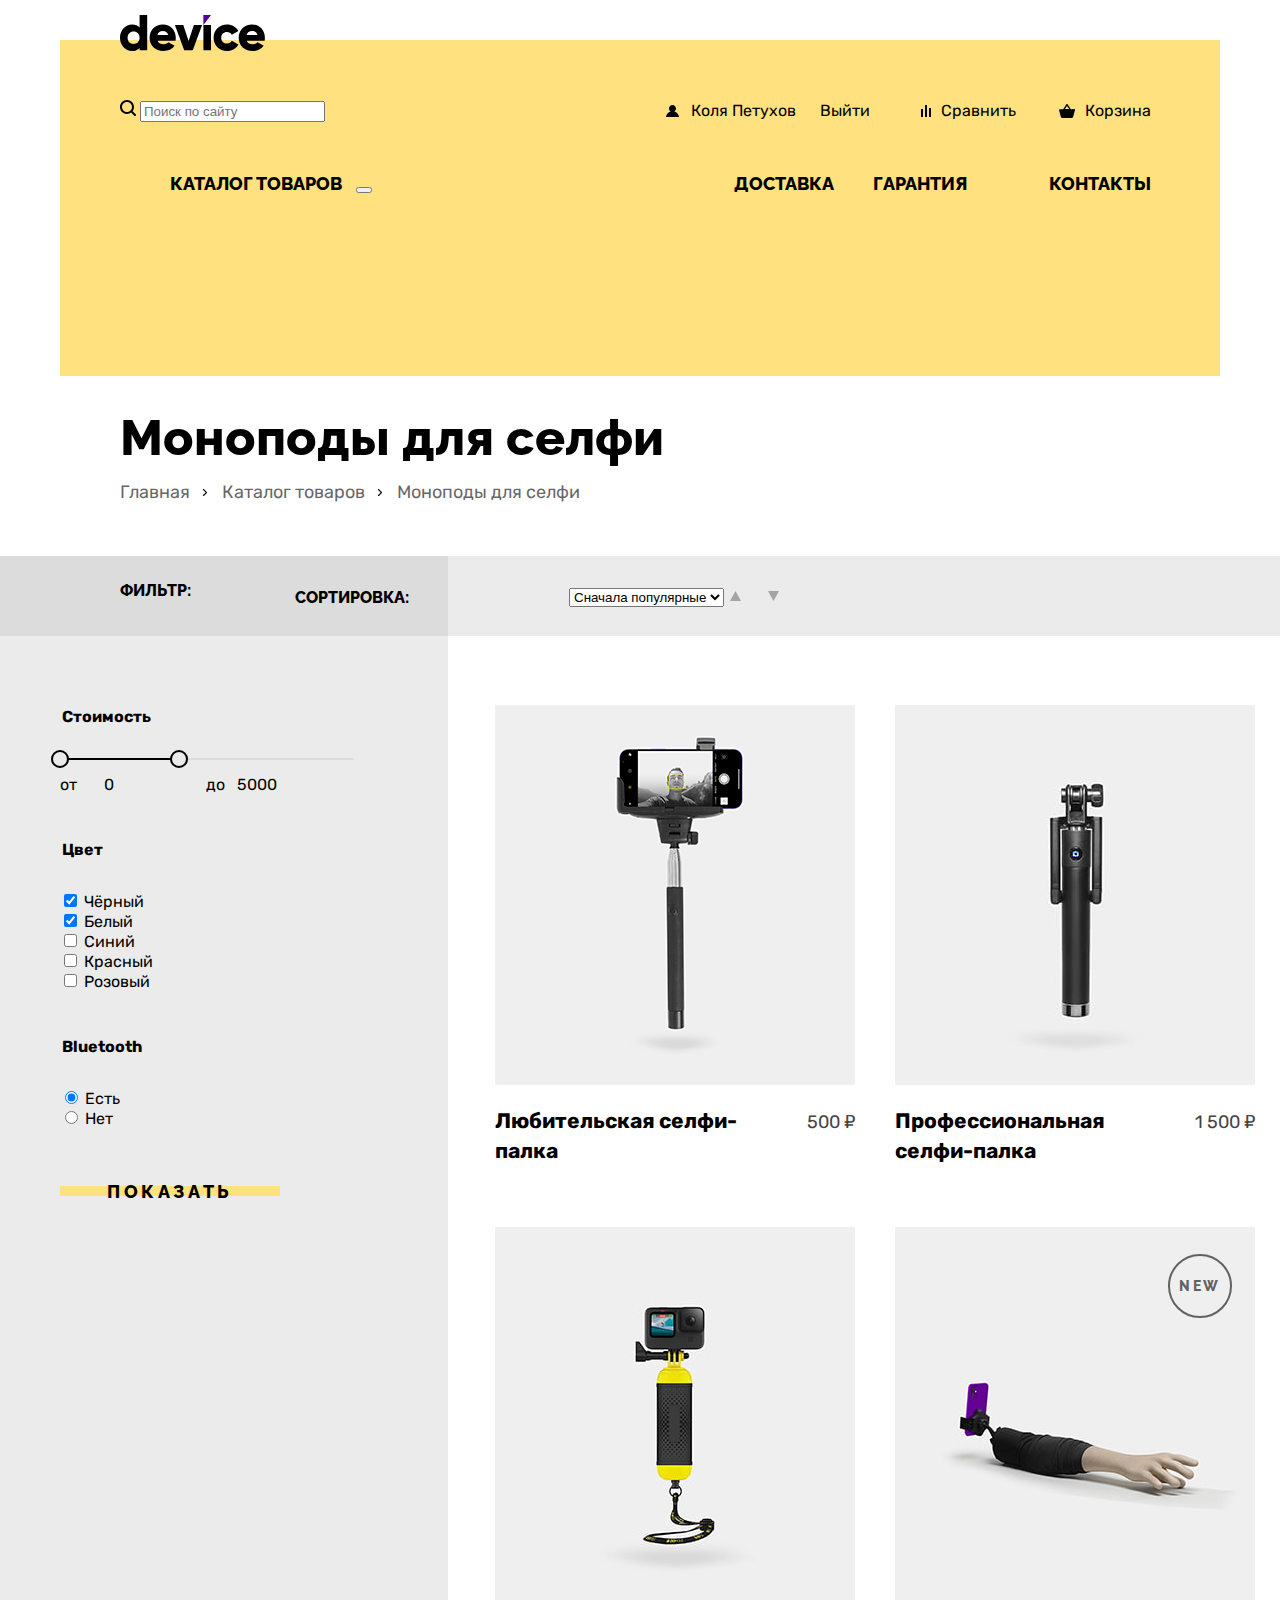
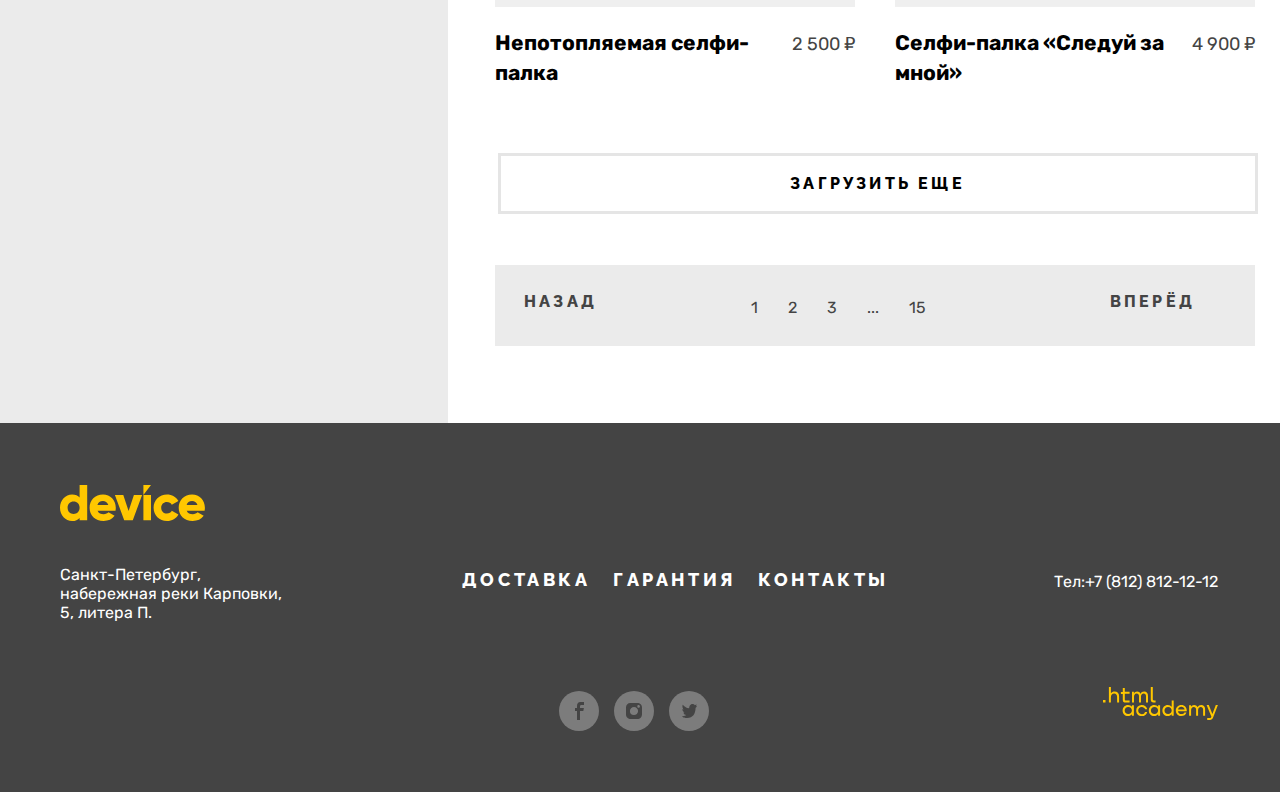
==== commit d64a143c: "исправила" ====
--- a/catalog.html
+++ b/catalog.html
@@ -12,7 +12,7 @@
         <div class="content">
             <nav class="navigation">
                 <div class="navigation-container">
-                    <a class="navigation-logo" href="index.html"> <img src="img/logo.svg" width="145" height="36"
+                    <a class="navigation-logo" href="index.html" tabindex="-1"> <img src="img/logo.svg" width="145" height="36"
                             alt="Логотип компании"></a>
                     <section class="main-upper-navigation">
                         <ul class="upper-navigation-list">
@@ -114,13 +114,13 @@
                         </form>
                         <button class="button-ascending" type="button"> <svg class="navigation-icon" aria-hidden="true"
                                 focusable="false" width="11" height="10" fill="none" xmlns="http://www.w3.org/2000/svg">
-                                <path d="M5.5 0 11 10H0" fill="#000" />
+                                <path d="M5.5 0 11 10H0" />
                             </svg> <span class="visually-hidden"> По
                                 возрастанию
                             </span></button>
                         <button class="button-descending" type="button"> <svg class="navigation-icon" aria-hidden="true"
                                 focusable="false" width="11" height="10" fill="none" xmlns="http://www.w3.org/2000/svg">
-                                <path d="M5.5 10 0 0h11" fill="#000" />
+                                <path d="M5.5 10 0 0h11" />
                             </svg> <span class="visually-hidden">По
                                 убыванию</span></button>
                     </div>
@@ -134,16 +134,26 @@
                     <form class="catalog-filter" action="https://echo.htmlacademy.ru/" method="get">
                         <fieldset class="catalog-filter-group">
                             <legend class="catalog-filter-title"> Стоимость</legend>
-                            <button class="range-toggle toggle-min" type="button"> <span class="visually-hidden">
-                                    Изменить
-                                    минимальную стоимость</span> </button>
-                            <button class="range-toggle toggle-max" type="button"> <span class="visually-hidden">
-                                    Изменить
-                                    максимальную стоимость</span> </button>
-                            <label class="catalog-filter-label"> от <input class="visually-hidden" type="number"
-                                    name="min-price"> Р. </label>
-                            <label class="catalog-filter-label"> до <input class="visually-hidden" type="number"
-                                    name="max-price"> Р. </label>
+                            <div class="range">
+                                <div class="range-scale">
+                                    <div class="range-bar" style="left: 0px; width: 119px">
+                                        <button class="range-toggle toggle-min" type="button"> <span
+                                                class="visually-hidden">
+                                                Изменить
+                                                минимальную стоимость</span> </button>
+                                        <button class="range-toggle toggle-max" type="button"> <span
+                                                class="visually-hidden">
+                                                Изменить
+                                                максимальную стоимость</span> </button>
+                                    </div>
+                                </div>
+                                <div class="range-wrapper-inputs">
+                                    <label class="catalog-filter-label"> от <input class="range-input" type="number" value="0"
+                                            name="min-price"> </label>
+                                    <label class="catalog-filter-label"> до <input class="range-input" type="number" value="5000"
+                                            name="max-price"> </label>
+                                </div>
+                            </div>
                         </fieldset>
 
                         <fieldset class="catalog-filter-group">
@@ -179,8 +189,8 @@
                     <div class="product-cards-section">
                         <h2 class="visually-hidden"> Карточки товаров </h2>
                         <ul class="product-list">
-                            <li class="product-card">
-                                <a class="product-card-link" href="#">
+                            <li class="product-card" tabindex="0">
+                                <a class="product-card-link" href="#" tabindex="-1">
                                     <img class="product-card-image" src="img/catalog-product/product-1.jpg" width="360"
                                         height="380" alt="Продукт-1"></a>
                                 <div class="product-description-container">
@@ -189,8 +199,8 @@
                                 </div>
                                 <a class="more-about-product visually-hidden" href="#"> Подробнее </a>
                             </li>
-                            <li class="product-card">
-                                <a class="product-card-link" href="#">
+                            <li class="product-card" tabindex="0">
+                                <a class="product-card-link" href="#" tabindex="-1">
                                     <img class="product-card-image" src="img/catalog-product/product-2.jpg" width="360"
                                         height="380" alt="Продукт-2"></a>
                                 <div class="product-description-container">
@@ -199,8 +209,8 @@
                                 </div>
                                 <a class="more-about-product visually-hidden" href="#"> Подробнее </a>
                             </li>
-                            <li class="product-card">
-                                <a class="product-card-link" href="#">
+                            <li class="product-card" tabindex="0">
+                                <a class="product-card-link" href="#" tabindex="-1">
                                     <img class="product-card-image" src="img/catalog-product/product-3.jpg" width="360"
                                         height="380" alt="Продукт-3"> </a>
                                 <div class="product-description-container">
@@ -209,8 +219,8 @@
                                 </div>
                                 <a class="more-about-product visually-hidden" href="#"> Подробнее </a>
                             </li>
-                            <li class="product-card">
-                                <a class="product-card-link follow-me" href="#">
+                            <li class="product-card" tabindex="0">
+                                <a class="product-card-link follow-me" href="#" tabindex="-1">
                                     <img class="product-card-image" src="img/catalog-product/product-4.jpg" width="360"
                                         height="380" alt="Продукт-4"></a>
                                 <div class="product-description-container">
@@ -224,9 +234,9 @@
                             <button class="button-show-more" type="button"> Загрузить еще </button>
                         </div>
                         <ul class="page-pagination">
-                            <li class="pagination-item pagination-prev"><a class="pagination-link pagination-disabled">
+                            <li class="pagination-item pagination-prev"><a class="pagination-link pagination-disabled" href="#">
                                     Назад </a></li>
-                            <li class="pagination-item"> <a class="pagination-link pagination-current"> 1 </a></li>
+                            <li class="pagination-item"> <a class="pagination-link pagination-current" href="#"> 1 </a></li>
                             <li class="pagination-item"> <a class="pagination-link" href="#"> 2 </a></li>
                             <li class="pagination-item"> <a class="pagination-link" href="#"> 3 </a></li>
                             <li class="pagination-item"> <a class="pagination-link pagination-disabled"> ... </a>
@@ -247,7 +257,7 @@
         <div class="content">
             <div class="page-footer-container">
                 <div class="first-row">
-                    <a href="#"><img class="yellow-logo" src="img/yellow-logo.svg" width="145" height="36"
+                    <a href="#" tabindex="-1"><img class="yellow-logo" src="img/yellow-logo.svg" width="145" height="36"
                             alt="Логотип компании"></a>
                 </div>
                 <div class="second-row">
@@ -272,7 +282,7 @@
                                     fill="none" xmlns="http://www.w3.org/2000/svg">
                                     <path
                                         d="M6.5 3H9V0H5.6C2.8 0 2 1.7 2 4.2V6H0v3h2v9h3V9h3.3l.6-3H5V4.5C5 3.7 5.3 3 6.5 3Z"
-                                        fill="#444" />
+                                         />
                                 </svg> <span class="visually-hidden"> Facebook
                                 </span> </a></li>
                         <li class="socialmedia-item"> <a class="socialmedia-link inst"
@@ -281,7 +291,7 @@
                                     xmlns="http://www.w3.org/2000/svg">
                                     <path
                                         d="M14.7 1.3c-.9-.9-2-1.3-3.4-1.3H4.7A4.5 4.5 0 0 0 0 4.7v6.6c0 1.4.4 2.6 1.4 3.4.9.9 2 1.3 3.3 1.3h6.6c1.4 0 2.6-.4 3.4-1.3a5 5 0 0 0 1.3-3.4V4.7c0-1.4-.4-2.6-1.3-3.4ZM8 12.1A4.1 4.1 0 0 1 3.9 8c0-2.3 1.9-4.1 4.1-4.1 2.2 0 4.1 1.8 4.1 4.1s-1.9 4.1-4.1 4.1Zm4.6-7.4c-.7 0-1.3-.5-1.3-1.3s.5-1.3 1.3-1.3c.7 0 1.3.6 1.3 1.3 0 .7-.6 1.3-1.3 1.3Z"
-                                        fill="#444" />
+                                        />
                                 </svg>
                                 <span class="visually-hidden"> Instagram
                                 </span> </a></li>
@@ -291,7 +301,7 @@
                                     xmlns="http://www.w3.org/2000/svg">
                                     <path
                                         d="M9.7.1c1.5-.5 2.6.3 3.2 1.1.5-.2 1.1-.4 1.7-.6 0 .8-.5 1.4-.8 1.6.7.2 1.2-.4 1.2-.4-.1.9-.9 1.7-1.4 1.9-.2 6.3-2.8 10.4-8.9 10.3h-.4C4 14 .6 13.6 0 12.2c2 .2 3.4-.4 4.1-1.1-.8-.3-2.4-.4-2.6-2.8.3.2.5.3 1.1.2C1.5 7.7.3 7 .4 5c.3.3.9.5 1.2.4C1 5.2-.2 2.3.8.8c1.6 1.7 3.3 3.4 6.3 3.5.2-2.1 1-3.5 2.6-4.2Z"
-                                        fill="#444" />
+                                        />
                                 </svg>
                                 <span class="visually-hidden"> Twitter
                                 </span> </a></li>
--- a/styles/styles.css
+++ b/styles/styles.css
@@ -118,6 +118,7 @@
 }
 
 .catalog {
+    position: relative;
     flex-grow: 1;
 }
 
@@ -129,13 +130,55 @@
     margin-right: 62px;
 }
 
-.product-slide {
-    display:flex;
-    justify-content: space-between;
-}
-
 .product-slider {
     margin-bottom: 70px;
+    display: flex;
+}
+
+.slider-pagination {
+    list-style-type: none;
+    margin: 0;
+    padding: 0;
+    display: flex;
+    flex-wrap: wrap;
+    justify-content: flex-end;
+}
+
+.slider-pagination-button {
+    margin: 0;
+    padding: 0;
+    cursor: pointer;
+    border: 2px solid #000000;
+    width: 12px;
+    height: 12px;
+    border-radius: 50%;
+    background-color: transparent;
+}
+
+.slider-pagination-item:not(:last-child) {
+    margin-right: 22px;
+}
+
+.slider-pagination-button-current {
+    background-color: #000000;
+}
+
+.slider-pagination-button:hover {
+    border: 2px solid rgba(0, 0, 0, 0.5);
+}
+
+.slider-pagination-button:focus {
+    border: 2px solid #AF4FFF;
+    box-sizing: border-box;
+    outline: none;
+}
+
+.slider-pagination-button:active {
+    background-color: #000000;
+}
+
+.slider-image {
+    display: block;
 }
 
 .description {
@@ -154,13 +197,14 @@
     background-color: #FFE17F;
 }
 
-.slide-description .button:active { /*А почему, когда я нажимаю на кнопку, у меня и состояние фокуса и активности вместе применяются? Это корректно?*/
+.slide-description .button:active { 
     background-color: #FFE17F;
     color: rgba(0,0,0, 0.5);
 }
 
-.slide-description .button:focus {
-    background: linear-gradient(to bottom, transparent 36%, #AF4FFF 36% , #AF4FFF 66%, transparent 66%, transparent 99%)
+.slide-description .button:focus-visible {
+    background: linear-gradient(to bottom, transparent 36%, #AF4FFF 36% , #AF4FFF 66%, transparent 66%, transparent 99%);
+    outline: none;
 }
 
 .features {
@@ -173,7 +217,7 @@
 }
 
 .goods-catalog-list {
-    display: grid; /*Добавила грид*/
+    display: grid; 
     grid-template-columns: repeat(6,160px);
     gap: 40px;
     margin-top: 0;
@@ -206,23 +250,28 @@
     bottom: 0;
     left: 0;
     margin: auto;
-}
-
-goods-catalog-item-link:focus .goods-catalog-item { /*Не получается*/
-    outline: none;
-    border: 2px solid #AF4FFF;
+    fill:rgba(54, 54, 54, 1);
+}
+
+.goods-catalog-item-link:first-child:hover {  
+    background-color: #FFC700;
+}
+
+.goods-catalog-item-link:focus-visible { 
+    outline: 2px solid #AF4FFF;
+}
+
+.goods-catalog-item-link:focus-visible + .goods-catalog-item-link {
     color: #AF4FFF;
-    box-sizing: border-box; 
-}
-
-.goods-catalog-item-link:hover {  /*Не получается*/
-    background-color: #FFC700;
-}
-
-.goods-catalog-item-link:active .navigation-icon { /*Тоже никак не получается, уже перепробовала разные комбинации селекторов =(*/
+}
+
+.goods-catalog-item-link:active .navigation-icon { 
     fill: rgba(54, 54, 54, 0.5);
 }
 
+.goods-catalog-item-link:active + .goods-catalog-item-link {
+    color: rgba(0, 0, 0, 0.5);
+}
 
 .goods-catalog {
     margin-bottom: 69px;
@@ -349,6 +398,7 @@
 }
 
 .main-feature {
+    cursor: pointer;
     width: 1160px;
     background-color:#F0F0F0;
     display: grid;
@@ -357,10 +407,30 @@
     margin-bottom: 97px;
     }
 
-.main-feature:focus {
-    box-sizing: border-box;
-    outline: none;
-    border: 5px solid #AF4FFF;  /*Не применяется*/
+.main-feature:hover {
+    background-color: #EBEBEB;
+}
+
+.main-feature:hover .navigation-icon {
+    fill: #000000;
+}
+
+.main-feature:hover .car-item {
+    background-color: #FFC700; 
+}
+
+.main-feature:focus-visible {
+    box-sizing: border-box;
+    outline: 5px solid #AF4FFF; 
+}
+
+.main-feature:active {
+    background-color: #EBEBEB;
+    color: rgba(0, 0, 0, 0.5);
+}
+
+.main-feature:active .car-item {
+    fill: rgba(0, 0, 0, 0.5);
 }
 
 .subcribe-container {
@@ -377,6 +447,7 @@
 }
 
 .email-subcribe {
+    position: relative;
     width: max-content;
     flex-grow: 1;
 }
@@ -635,20 +706,45 @@
     grid-column: 1/ 2;
     grid-row: 1/2;
     background-color: #FFE17F;
-    background-image: url("../img/car-item.svg");
-    background-repeat: no-repeat;
-    background-position: 50% 50%;
+    position: relative;
     width: 125px;
     height: 100px;
 }
 
+.car-item .navigation-icon {
+    position: absolute;
+    fill: #000000;
+    top: 35px;
+    bottom: 34px;
+    left: 39px;
+    right: 39px;
+}
+
 .more-information {
-    background-color: #DCDCDC80;
-    background-image: url("../img/info-item.svg");
-    background-position: 50% 50%;
-    background-repeat: no-repeat;
+    position: relative;
+    background-color: rgba(240, 240, 240, 1);
     grid-column: -1/-2;
     grid-row: 1/2;
+}
+
+.more-information .navigation-icon {
+    position: absolute;
+    fill: rgba(0, 0, 0, 0.5);
+    top: 47px;
+    bottom: 45px;
+    right: 56px;
+}
+
+.more-information::before {
+    position: absolute;
+    content: '';
+    background-color: #DCDCDC80;
+    border-radius: 50%;
+    width: 50px;
+    height: 50px;
+    right: 33px;
+    top: 29px;
+    bottom: 31px;
 }
 
 footer {
@@ -683,6 +779,8 @@
     text-decoration: none;
     font-size: 16px;
     line-height: 30px;
+    border: 2px solid transparent;
+    box-sizing: border-box;
 }
 
 .additional-page-link {
@@ -696,6 +794,8 @@
     color: #FFFFFF;
     text-decoration: none;
     text-transform: uppercase;
+    border: 2px solid transparent;
+    box-sizing: border-box;
 }
 
 
@@ -704,18 +804,18 @@
     text-decoration: underline;
 }
 
+.additional-page-link:focus-visible {
+    box-sizing: border-box;
+    outline: none;
+    border: 2px solid #AF4FFF;
+    border-radius: 25px;
+}
+
 .additional-page-link:active {
     color: rgba(255, 199, 0, 0.5);
     text-decoration: underline;
 }
 
-.additional-page-link:focus {
-    box-sizing: border-box;
-    outline: none;
-    border: 2px solid #AF4FFF;
-    border-radius: 25px;
-}
-
 .additional-page-item {
     flex-shrink: 0; 
 }
@@ -734,24 +834,27 @@
     padding: 0;
 }
 
-.htmlacademy-logo img {
-    display: block;
-    margin: 0;
-}
-
-.htmlacademy-logo:focus {
+.htmlacademy-logo {
+    border: 2px solid transparent;
+}
+
+.htmlacademy-logo .navigation-icon {
+    fill: #FFC700;
+}
+
+.htmlacademy-logo:hover .navigation-icon{
+    fill: #FFFFFF; 
+}
+
+.htmlacademy-logo:focus-visible {
     box-sizing: border-box;
     border: 2px solid #AF4FFF;
     border-radius: 10px;
     outline: none;
 }
 
-.htmlacademy-logo:hover{
-    fill: #FFFFFF; /*Не получается изменить цвет логотипа*/
-}
-
-.htmlacademy-logo:active{
-    fill: rgba(255, 255, 255, 0.5); /*  Тоже не получается изменить цвет логотипа*/
+.htmlacademy-logo:active .navigation-icon {
+    fill: rgba(255, 255, 255, 0.5); 
 }
 
 .slogan {
@@ -797,14 +900,14 @@
     margin-right: 15px;
 }
 
-.links-onthepage-link:focus {
-    box-sizing: border-box;
-    outline: none;
-    border: 5px solid #AF4FFF;
+.links-onthepage-link:focus-visible {
+    box-sizing: border-box;
+    outline: 5px solid #AF4FFF;
 }
 
 .links-onthepage-link:hover { /*Не меняется цвет текста при наведении*/
-    color: rgba(0, 0, 0, 1);
+    color: #000000;
+    opacity: 1;
 }
 
 .links-onthepage-link:active {
@@ -851,6 +954,7 @@
     font-size: 16px;
     line-height: 19px;
     color: #000000;
+    margin-bottom: 32px;
 }
 
 /*Стилизация форм, как я поняла, делается не в рамках раздела 6*/
@@ -950,14 +1054,13 @@
     margin-right: 19px;
 }
 
-.button-ascending .navigation-icon { /*Нигде у меня fill не срабатывает*/
+.button-ascending .navigation-icon { 
     fill:rgba(0, 0, 0, 0.3);
 }
 
-.button-ascending:focus {
-    outline: none;
-    box-sizing: border-box;
-    border: 5px solid #AF4FFF;
+.button-ascending:focus-visible {
+    box-sizing: border-box;
+    outline: 5px solid #AF4FFF;
 }
 
 .button-ascending:hover .navigation-icon {
@@ -972,10 +1075,9 @@
     width: 19px;
 }
 
-.button-descending:focus {
-    outline: none;
-    box-sizing: border-box;
-    border: 5px solid #AF4FFF;
+.button-descending:focus-visible {
+    box-sizing: border-box;
+    outline: 5px solid #AF4FFF;
 }
 
 .button-descending .navigation-icon { 
@@ -1002,11 +1104,11 @@
 }
 
 .catalog-filter-body {
-    background: linear-gradient(90deg, #DCDCDC 32.5%, #EBEBEB 32.5%);
+    background: linear-gradient(90deg, #DCDCDC 35%, #EBEBEB 35%);
 }
 
 .catalog-product-body {
-    background: linear-gradient(90deg, #EBEBEB 32.5%, #FFFFFF 32.5%);
+    background: linear-gradient(90deg, #EBEBEB 35%, #FFFFFF 35%);
 }
 
 
@@ -1111,13 +1213,20 @@
     background: linear-gradient(to bottom, transparent 36%, #FFE17F 36% , #FFE17F 66%, transparent 66%, transparent 99%);
 }
 
-.switch-section-button:hover {  /*Что-то странное происходит, градиент остается*/
-    background-color: #FFC700;
-}
-
-.switch-section-button:active { /*Здесь тоже странно применяется*/
+.switch-section-button:hover {  
+    background: #FFC700;
+}
+
+.switch-section-button:focus-visible {
+    background: linear-gradient(to bottom, transparent 36%, #AF4FFF 36% , #AF4FFF 66%, transparent 66%, transparent 99%);
+    outline: none;
+}
+
+
+.switch-section-button:active { 
     color: #FFE17F;
-    background-color: #000000;
+    background: #000000;
+    width: 280px;
 }
 
 
@@ -1126,14 +1235,16 @@
 
 .socialmedia-link {
     position: relative;
-     display: block;
-     height: 40px;
-     width: 40px;
-     border-radius: 50%;
-     background-color: #FFFFFF4D;
-     background-repeat: no-repeat;
-     background-position: center;
-     background-size: 16px 16px;
+    display: block;
+    height: 40px;
+    width: 40px;
+    border-radius: 50%;
+    border: 5px solid transparent;
+    background-color: #FFFFFF4D;
+    background-repeat: no-repeat;
+    background-position: center;
+    background-size: 16px 16px;
+    box-sizing: border-box;
 }
 
 .socialmedia-link .navigation-icon {
@@ -1143,24 +1254,20 @@
     bottom: 0;
     left: 0;
     margin: auto;
+    fill: #444444;
 }
 
 .socialmedia-item:not(:last-child) {
     margin-right: 15px;
 }
 
-.search-form  .navigation-icon {
+.form-wrapper  .navigation-icon {
     position: absolute;
     right: 20px;
     top: 0;
     bottom: 0;
     left: 0;
     margin: auto 0;
-}
-
-.search-form {
-    position: relative;
-    padding-left: 36px;
 }
 
 .enter .navigation-icon {
@@ -1205,49 +1312,48 @@
    padding-left: 45px; 
 }
 
+.slider-controls {
+    position: absolute;
+    display: flex;
+    justify-content: space-between;
+    top: 50%;
+    width: 100%;
+    transform: translateY(-50%);
+}
+
 .slider-button {
-    position: absolute;
+    margin:0;
+    padding: 0;
     border: none;
-    background-color: white;
-    display: inline-block;
+    background-color: transparent;
+    display: block;
     cursor: pointer;
     width: 20px;
     height: 60px;
 }
 
-.slider-button:focus svg{
+.slider-button .navigation-icon {
+    fill: #000000;
+}
+
+.slider-button:hover .navigation-icon {
+    fill:rgba(0, 0, 0, 0.8); 
+} 
+
+.slider-button:focus-visible .navigation-icon {
     border: 2px solid #AF4FFF;
     outline: none;
     box-sizing: border-box;
     border-radius: 5px;
 }
 
-.slider-button:hover svg{
-    fill:rgba(0, 0, 0, 0.8); /*Не меняется цвет svg*/
+.slider-button:active .navigation-icon {
+    fill:rgba(0, 0, 0, 0.5);
 } 
-
-.slider-button:active svg{
-    fill:rgba(0, 0, 0, 0.5); /*Не меняется цвет svg*/
-} 
-
-.slider-prev {
-    left: 0;
-    right: 30px;
-    top: 0;
-    bottom: 0;
-    margin: auto 0;
-}
-
-.slider-next {
-    left: 500px;
-    right: 0;
-    top: 0;
-    bottom: 0;
-    margin: auto 0;
-}
 
 .product-slide {
     position: relative;
+    margin-right: 40px;
 }
 
 .img-slide {
@@ -1292,11 +1398,11 @@
    position: absolute;
    font-family: "Raleway",sans-serif;
    font-size: 14px;
-   line-height: 17px;
+   line-height: 60px;
    letter-spacing: 0.2em;
    font-weight: 800;
    text-transform: uppercase;
-   text-align: center; /*А почему текст в кружочке на встает в центр кружочка?*/
+   text-align: center; 
    vertical-align: middle;
    color: #00000099;
    z-index: 1;
@@ -1312,19 +1418,21 @@
 
 /*Состояния*/
 
-.under-navigation-link:focus {
+.under-navigation-link:focus-visible {
     border: 2px solid #AF4FFF;
     border-radius: 25px;
     outline: none;
 }
 
-.upper-navigation-link:focus {
+.upper-navigation-link:focus-visible {
     border: 2px solid #AF4FFF;
     border-radius: 25px;
     outline: none;
 }
 
 .subcribe-button {
+    position: absolute;
+    top:-4px;
     display:inline-block;
     width: 260px;
     height: 55px;
@@ -1338,8 +1446,9 @@
     font-size: 18px;
     line-height: 22px;
     color: #000000;
-    border: 3px solid #E5E5E5;
+    border: 3px solid rgba(0, 0, 0, 0.1);
     background: transparent;
+    letter-spacing: 0.2em;
 }
 
 .subcribe-button:hover {
@@ -1347,36 +1456,39 @@
     background-color: #000000;
 }
 
-.subcribe-button:focus {
-    border: 3px solid #AF4FFF;
-    outline: none;
+.subcribe-button:focus-visible {
+    outline: 3px solid #AF4FFF;
+    border: none;
+}
+
+.subcribe-button:active {
+    color:rgba(255, 255, 255, 0.5);
 }
 
 .socialmedia-link:hover {
     background-color: #FFC700;
 }
 
-.socialmedia-link:focus {
+.socialmedia-link:focus-visible {
     background-color: transparent;
     outline: none;
     border: 5px solid #AF4FFF;
     border-radius: 50%;
 }
 
-.socialmedia-link:focus .navigation-icon {
-    fill: #FFFFFF; /*так тоже не получается svg сделать белой*/
+.socialmedia-link:focus-visible .navigation-icon {
+    fill: #FFFFFF; 
 }
 
 .socialmedia-link:active {
     background-color: #FFC700;
-    fill:rgba(0,0,0, 0.5); /*Тоже не меняется тон svg*/
 }
 
 .footer-contact-phone:hover {
     color: #FFC700;
 }
 
-.footer-contact-phone:focus {
+.footer-contact-phone:focus-visible {
     border: 2px solid #AF4FFF;
     outline: none;
     border-radius: 25px;
@@ -1386,21 +1498,33 @@
     color: rgba(255, 199, 0, 0.5);
 }
 
-.product-card:focus .product-card-link {
+.socialmedia-link:active .navigation-icon {
+    fill:rgba(0,0,0, 0.5); 
+}
+
+.product-card:focus-visible .product-card-image {
     border: 5px solid #AF4FFF;
+    outline: transparent; /*Почти получилось, только теперь outline все равно показывается, хотя я его убираю*/
+    box-sizing: border-box;
+}
+
+.product-card:focus-visible .product-card-title {
+    color: #AF4FFF;
     outline: none;
-}
-
-.product-card:focus .product-description-container {
-    color: #AF4FFF;  /*Не получается*/
+    box-sizing: border-box;
+}
+
+.product-card:focus-visible .product-card-price {
+    color: #AF4FFF;
     outline: none;
+    box-sizing: border-box;
 }
 
 .button-show-more:hover {
     border: 3px solid #000000;
 }
 
-.button-show-more:focus {
+.button-show-more:focus-visible {
     border: 5px solid #AF4FFF;
     box-sizing: border-box;
     outline: none;
@@ -1410,24 +1534,13 @@
     background-color: #DCDCDC;
 }
 
-.pagination-link:focus { /*Не фокусируется на Вперед и 1*/
-    box-sizing: border-box;
-    outline: none;
-    border: 5px solid #AF4FFF;
+.pagination-link:focus-visible { 
+    box-sizing: border-box;
+    outline: 5px solid #AF4FFF;
 }
 
 .pagination-link:active {
     color: rgba(0, 0, 0, 0.5);
-}
-
-.product-card-link:focus {
-    box-sizing: border-box;
-    outline:none;
-    border: 5px solid #AF4FFF; /*Правая часть границы не появляется, хотя я поставила border-box*/
-}
-
-.product-card-link:focus .product-description-container { /*Не понимаю, что я делаю не так*/
-    color: #AF4FFF;
 }
 
 .login-name .navigation-icon {
@@ -1442,4 +1555,205 @@
 .login-name-link {
     position: relative;
     padding-left: 25px;
+}
+
+/*Формы*/
+
+.email-input {
+    box-sizing: border-box;
+    padding-left: 0;
+    padding: 9px;
+    border: none;
+    border-bottom: 3px solid rgba(0, 0, 0, 0.1);
+    background-color: transparent;
+    font: inherit;
+    width: 601px;
+}
+
+.email-input::placeholder {
+    color: #444444;
+    opacity: 0.5;
+}
+
+.email-input:disabled,
+.email-input:hover {
+    border-bottom: 3px solid rgba(0, 0, 0, 0.2);
+    color: rgba(68, 68, 68, 0.7);
+}
+
+.email-input:focus-visible {
+    outline: 3px solid #DCDCDC;
+    background-color: #DCDCDC;
+    border: none;
+}
+
+.email-input:active {
+    border-bottom: 3px solid rgba(0, 0, 0, 1);
+    color: #444444;
+}
+
+.error {
+    border-color: #FF3D3D;
+}
+
+.search-input {
+    background-color: transparent;
+    box-sizing: border-box;
+    border: 2px solid transparent;
+    padding-left: 36px;
+    padding-top: 10px;
+    padding-bottom: 10px;
+    padding-right: 10px;
+    width: 516px;
+}
+
+.search-input::placeholder {
+    font-family: "Rubik",sans-serif;
+    font-style: normal;
+    font-weight: normal;
+    font-size: 16px;
+    line-height: 19px;
+    color: #000000;
+    opacity: 0.3;
+
+}
+
+.search-input:disabled,
+.search-input:hover::placeholder {
+    color: #000000; /*Не получается*/
+}    
+
+.search-input:focus-visible {
+   border: 2px solid #AF4FFF;
+   outline: none;
+   border-radius: 20px;
+}
+
+.form-wrapper {
+    position: relative;
+}
+
+.catalog-filter-group {
+    border: none;
+    padding: 0;
+    margin: 0;
+    margin-bottom: 46px;
+    display: flex;
+    flex-direction: column;
+}
+
+.range-scale {
+    position: relative;
+    height: 2px;
+    margin-bottom: 15px;
+    background-color: #DCDCDC;
+}
+
+.range-bar {
+    position: absolute;
+    height: 2px;
+    background-color: #000000;
+}
+
+.range-toggle {
+    position: absolute;
+    width: 18px;
+    height: 18px;
+    background: #EBEBEB;
+    border: 2px solid #000000;
+    box-sizing: border-box;
+    border-radius: 50%;
+    cursor: pointer;
+}
+  
+.range-toggle:focus-visible {
+    outline: 2px solid #AF4FFF;
+} 
+
+.range-toggle:active {
+    border: 2px solid #000000;
+    background-color: #000000;
+}
+
+.toggle-min {
+    top: -8px;
+    left: -9px;
+}
+  
+  .toggle-max {
+    top: -8px;
+    right: -9px;
+}
+
+.range-wrapper-inputs {
+    display: flex;
+}
+  
+  .catalog-filter-label {
+    display: flex;
+    margin-right: 66px;
+}
+  
+  .range-input {
+    width: 59px; /*Не понимаю, почему расстояние между от и 0 такое большое, пробую ставить min-content или auto, вообще все ломается*/
+    padding: 0 2px;
+    font: inherit;
+    text-align: center;
+    background-color: transparent;
+    border: none;
+    appearance: textfield;
+}
+  
+  .range-input::-webkit-outer-spin-button,
+  .range-input::-webkit-inner-spin-button {
+    appearance: none;
+    margin: 0;
+}
+
+.more-about-company:hover,
+.write-to-us:hover {
+    background: #FFC700;
+}
+
+.more-about-company:focus-visible,
+.write-to-us:focus-visible {
+    background: linear-gradient(to bottom, transparent 36%, #AF4FFF 36% , #AF4FFF 66%, transparent 66%, transparent 99%);
+    outline: none;
+}
+
+.more-about-company:active,
+.write-to-us:hover:active {
+    background: #FFE17F;
+    color: rgba(0, 0, 0, 0.5);
+}
+
+.more-about-product {
+    outline: none;
+}
+
+.plus {
+    position: absolute;
+    transform: translateY(-14px);
+    background-color: transparent;
+    border: 2px solid rgba(0, 0, 0, 0.5);
+    border-radius: 50%;
+    width: 50px;
+    height: 50px;
+}
+
+.plus::before,
+.plus::after {
+    content: '';
+    width: 16px;
+    height: 2px;
+    background-color:rgba(0, 0, 0, 0.5);
+    position: absolute;
+}
+
+.plus::before {
+    transform: rotate(90deg) translateY(7px);
+}
+
+.plus::after {
+    transform: rotate(180deg) translateX(7px); /*Эту кнопочку так реализовывать или все-таки через svg?*/
 }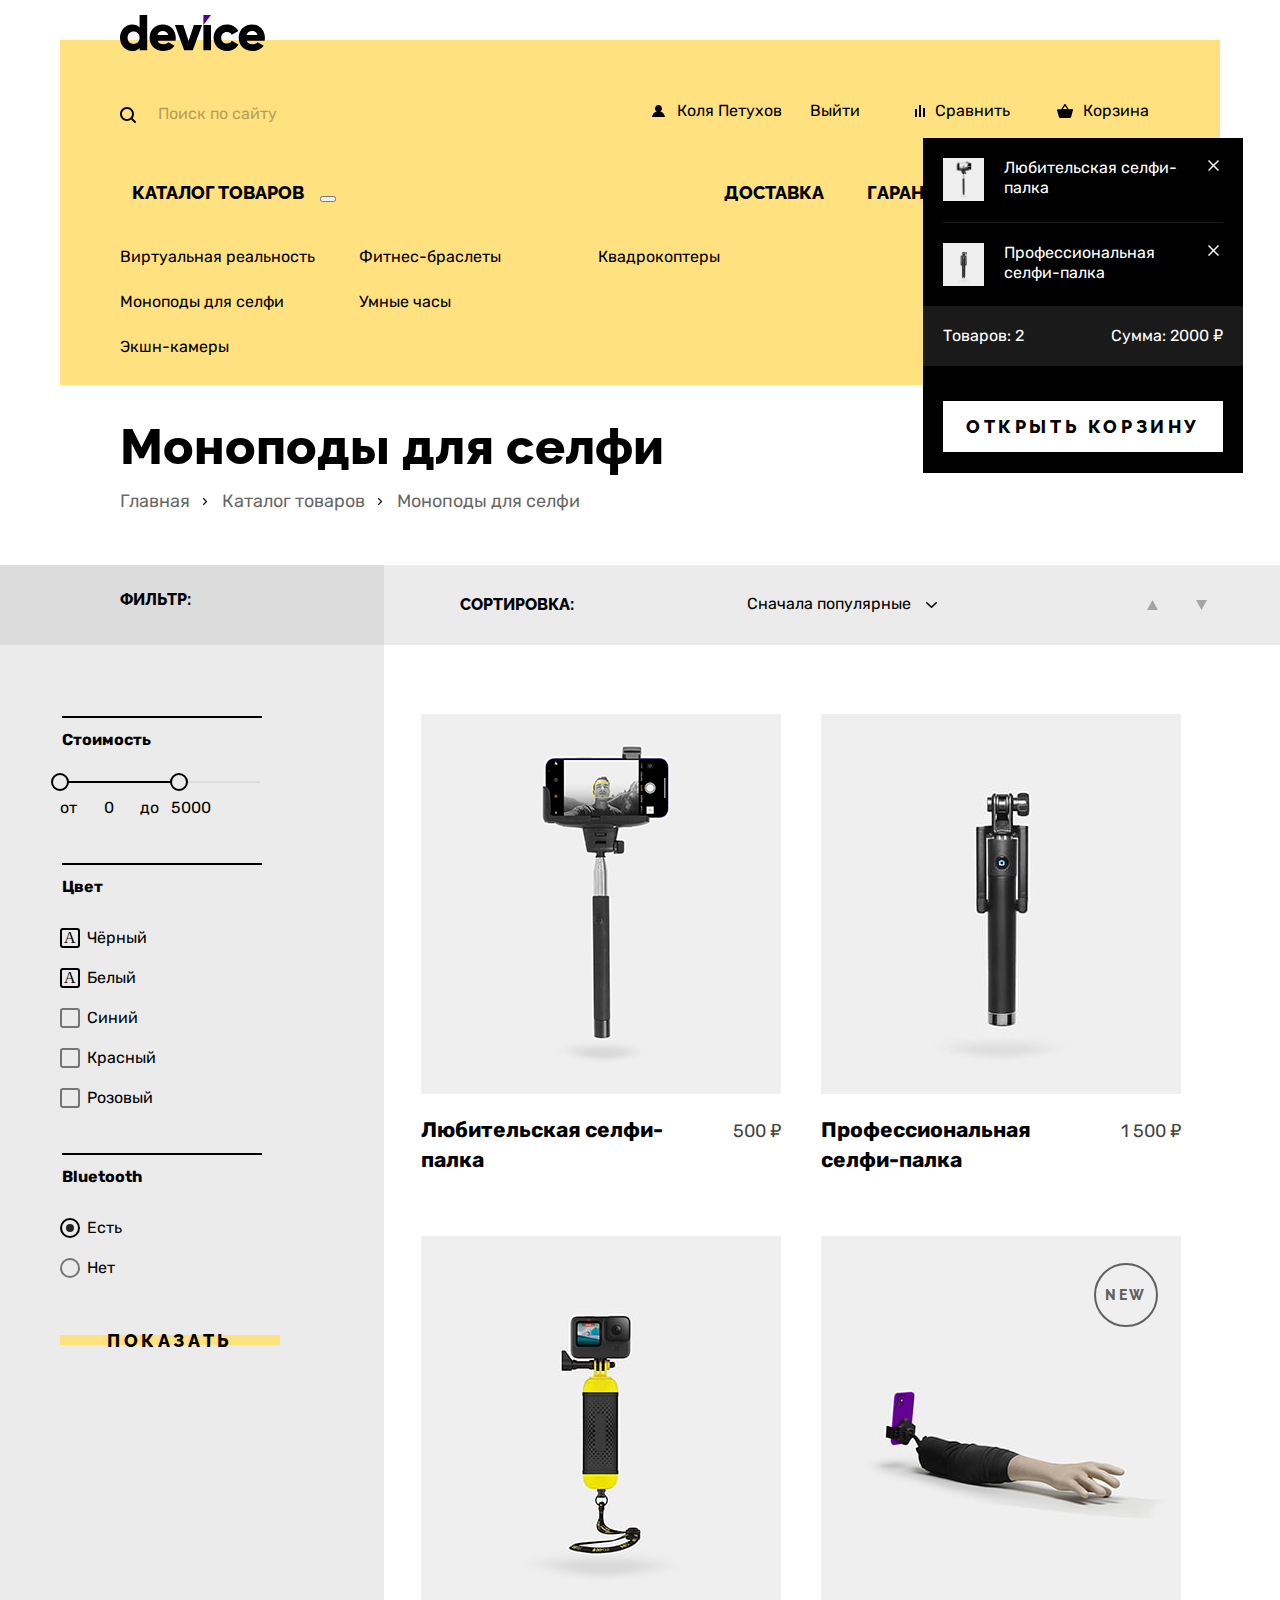
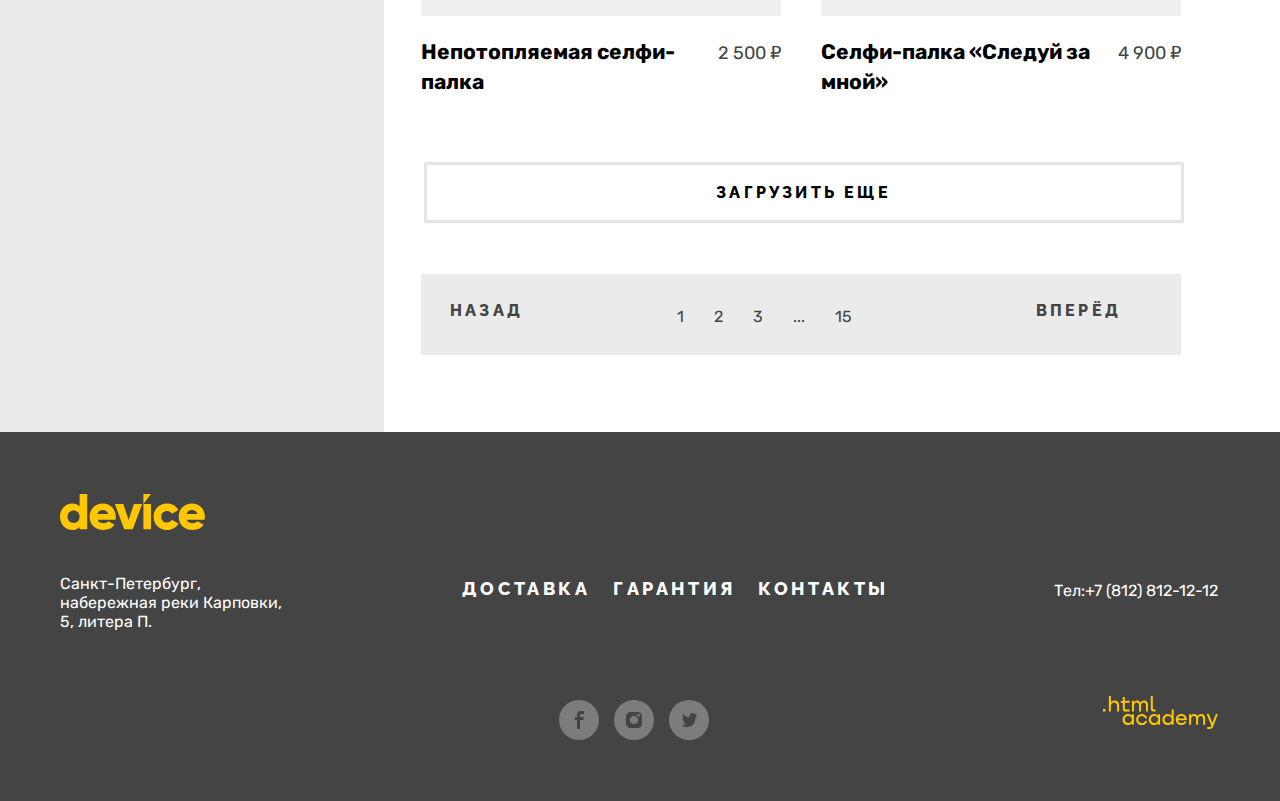
==== commit fb9bdc73: "формы" ====
--- a/catalog.html
+++ b/catalog.html
@@ -12,20 +12,23 @@
         <div class="content">
             <nav class="navigation">
                 <div class="navigation-container">
-                    <a class="navigation-logo" href="index.html" tabindex="-1"> <img src="img/logo.svg" width="145" height="36"
-                            alt="Логотип компании"></a>
+                    <a class="navigation-logo" href="index.html" tabindex="-1"> <img src="img/logo.svg" width="145"
+                            height="36" alt="Логотип компании"></a>
                     <section class="main-upper-navigation">
                         <ul class="upper-navigation-list">
                             <li class="navigation-upper-item search">
                                 <form class="search-form" action="https://echo.htmlacademy.ru/" method="get">
-                                    <svg class="navigation-icon" aria-hidden="true" focusable="false" width="16"
-                                        height="16" fill="none" xmlns="http://www.w3.org/2000/svg">
-                                        <path
-                                            d="m15.7 14.3-3.1-3.1C13.5 10 14 8.6 14 7c0-3.9-3.1-7-7-7S0 3.1 0 7s3.1 7 7 7c1.6 0 3-.5 4.2-1.4l3.1 3.1c.2.2.4.3.7.3.6 0 1-.4 1-1 0-.2-.1-.5-.3-.7ZM2 7c0-2.8 2.2-5 5-5s5 2.2 5 5-2.2 5-5 5-5-2.2-5-5Z"
-                                            fill="#000" />
-                                    </svg>
-                                    <label for="page-search" class="visually-hidden">Поиск по сайту</label>
-                                    <input id="page-search" name="page-search" type=text placeholder="Поиск по сайту">
+                                    <div class="form-wrapper">
+                                        <svg class="navigation-icon" aria-hidden="true" focusable="false" width="16"
+                                            height="16" fill="none" xmlns="http://www.w3.org/2000/svg">
+                                            <path
+                                                d="m15.7 14.3-3.1-3.1C13.5 10 14 8.6 14 7c0-3.9-3.1-7-7-7S0 3.1 0 7s3.1 7 7 7c1.6 0 3-.5 4.2-1.4l3.1 3.1c.2.2.4.3.7.3.6 0 1-.4 1-1 0-.2-.1-.5-.3-.7ZM2 7c0-2.8 2.2-5 5-5s5 2.2 5 5-2.2 5-5 5-5-2.2-5-5Z"
+                                                fill="#000" />
+                                        </svg>
+                                        <label for="page-search" class="visually-hidden">Поиск по сайту</label>
+                                        <input class="search-input" id="page-search" name="page-search" type=text
+                                            placeholder="Поиск по сайту">
+                                    </div>
                                 </form>
                             </li>
                             <li class="upper-navigation-item login-name"> <a
@@ -52,6 +55,28 @@
                                             d="m15.3 5-3.5.2L8.6.3C8.5.1 8.2 0 8 0c-.2 0-.5.1-.6.3L4.2 5.2H.7c-.4 0-.7.3-.7.7v.2l1.9 6.8c.2.7.7 1.1 1.4 1.1h9.4c.7 0 1.2-.4 1.4-1.1L16 6v-.2c0-.4-.3-.8-.7-.8ZM8 1.9l2.2 3.2H5.9L8 1.9Z"
                                             fill="#000" />
                                     </svg> Корзина </a>
+                                    <div class="popover popover-cart">
+                                        <div class="popover-content">
+                                          <h2 class="popover-title visually-hidden">Корзина</h2>
+                                          <ul class="cart-item-list"> 
+                                            <li class="cart-item">
+                                            <p class="cart-item-title"> Любительская селфи-палка </p>
+                                            <img class="cart-item-img" src="img/catalog-product/product-1.jpg" width="41" height="43" alt="" tabindex="0">
+                                            <button class="cart-item-button" type="button"> <svg class="navigation-icon" aria-hidden="true" focusable="false" width="11" height="11" fill="none" xmlns="http://www.w3.org/2000/svg"><path d="m11 1-1-1-4.5 4.5L1 0 0 1l4.5 4.5L0 10l1 1 4.5-4.5L10 11l1-1-4.5-4.5L11 1Z"/></svg> <span class="visually-hidden"> Удалить из корзины </span> </button>
+                                            </li>
+                                            <li class="cart-item">
+                                            <p class="cart-item-title"> Профессиональная селфи-палка  </p>
+                                            <img class="cart-item-img" src="img/catalog-product/product-2.jpg" width="41" height="43" alt="" tabindex="0">
+                                            <button class="cart-item-button" type="button"> <svg class="navigation-icon" aria-hidden="true" focusable="false" width="11" height="11" fill="none" xmlns="http://www.w3.org/2000/svg"><path d="m11 1-1-1-4.5 4.5L1 0 0 1l4.5 4.5L0 10l1 1 4.5-4.5L10 11l1-1-4.5-4.5L11 1Z"/></svg> <span class="visually-hidden"> Удалить из корзины </span> </button>
+                                            </li>
+                                          </ul>
+                                          <div class="total-price-container">
+                                            <p class="item-amount"> Товаров: 2 </p>
+                                            <p class="total-price"> Сумма: 2000 ₽ </p>
+                                          </div>
+                                          <button class="open-cart-button" type="button"> Открыть корзину </button>
+                                        </div>
+                                      </div>
                             </li>
                         </ul>
                     </section>
@@ -63,6 +88,20 @@
                                         католог
                                         товаров
                                     </span></button>
+                                    <div class="sub-directory-popover">
+                                        <ul class="sub-directory-list">
+                                          <li class="sub-directory-item"> <a class="sub-directory-item-link" href=""> Виртуальная реальность </a></li>
+                                          <li class="sub-directory-item"> <a class="sub-directory-item-link" href=""> Моноподы для селфи </a></li>
+                                          <li class="sub-directory-item"> <a class="sub-directory-item-link" href=""> Экшн-камеры </a></li>
+                                         </ul> 
+                                         <ul class="sub-directory-list">
+                                          <li class="sub-directory-item"> <a class="sub-directory-item-link" href=""> Фитнес-браслеты </a></li>
+                                          <li class="sub-directory-item"> <a class="sub-directory-item-link" href="">Умные часы </a></li>
+                                        </ul>  
+                                        <ul class="sub-directory-list">
+                                          <li class="sub-directory-item"> <a class="sub-directory-item-link" href=""> Квадрокоптеры </a></li>
+                                        </ul>  
+                                      </div>
                             </li>
                             <li class="under-navigation-item delivery"> <a class="under-navigation-link"
                                     href="#">Доставка</a></li>
@@ -106,7 +145,7 @@
                 <section class="catalog-filter-section">
                     <h2 class="filter-page-header">Фильтр:</h2>
                     <div class="sorting-section">
-                        <form action="https://echo.htmlacademy.ru/" method="get">
+                        <form class="sorting-form" action="https://echo.htmlacademy.ru/" method="get">
                             <label for="sorting" class="filter-page-header"> Сортировка: </label>
                             <select class="select-control" id="sorting" name="sorting">
                                 <option value="popular"> Сначала популярные </option>
@@ -148,40 +187,58 @@
                                     </div>
                                 </div>
                                 <div class="range-wrapper-inputs">
-                                    <label class="catalog-filter-label"> от <input class="range-input" type="number" value="0"
-                                            name="min-price"> </label>
-                                    <label class="catalog-filter-label"> до <input class="range-input" type="number" value="5000"
-                                            name="max-price"> </label>
+                                    <label class="catalog-filter-label"> от <input class="range-input" type="number"
+                                            value="0" name="min-price"> </label>
+                                    <label class="catalog-filter-label"> до <input class="range-input" type="number"
+                                            value="5000" name="max-price"> </label>
                                 </div>
                             </div>
                         </fieldset>
 
                         <fieldset class="catalog-filter-group">
                             <legend class="catalog-filter-title"> Цвет </legend>
-                            <label class="product-color"><input name="black" type="checkbox" checked> <span
-                                    class="color-name">
-                                    Чёрный</span></label>
-                            <label class="product-color"><input name="white" type="checkbox" checked> <span
-                                    class="color-name">
-                                    Белый </span></label>
-                            <label class="product-color"><input name="blue" type="checkbox"> <span class="color-name">
-                                    Синий
-                                </span></label>
-                            <label class="product-color"><input name="red" type="checkbox"> <span class="color-name">
-                                    Красный
-                                </span></label>
-                            <label class="product-color"><input name="pink" type="checkbox"> <span class="color-name">
-                                    Розовый
-                                </span></label>
+                            <ul class="catalog-filter-list">
+                                <li class="catalog-filter-item">
+                                    <label class="product-color"><input class="visually-hidden control-input" name="black" type="checkbox" checked> 
+                                        <span class="control-mark"></span>
+                                        <span class="control-label color-name">  Чёрный</span></label>
+                                </li>
+                                <li class="catalog-filter-item">
+                                    <label class="product-color"><input class="visually-hidden control-input" name="white" type="checkbox" checked>
+                                        <span class="control-mark"></span>
+                                        <span class="control-label color-name"> Белый </span></label>
+                                </li>
+                                <li class="catalog-filter-item">
+                                    <label class="product-color"><input class="visually-hidden control-input" name="blue" type="checkbox"> 
+                                        <span class="control-mark"></span>
+                                        <span class="control-label color-name"> Синий </span></label>
+                                </li>
+                                <li class="catalog-filter-item">
+                                    <label class="product-color"><input class="visually-hidden control-input" name="red" type="checkbox"> 
+                                        <span class="control-mark"></span>
+                                        <span class="control-label color-name">  Красный </span></label>
+                                </li>
+                                <li class="catalog-filter-item">
+                                    <label class="product-color"><input class="visually-hidden control-input" name="pink" type="checkbox"> 
+                                        <span class="control-mark"></span>
+                                        <span class="control-label color-name"> Розовый </span></label>
+                                </li>
+                            </ul>
                         </fieldset>
 
                         <fieldset class="catalog-filter-group">
                             <legend class="catalog-filter-title"> Bluetooth </legend>
-                            <label class="bluetooth-option"><input name="bluetooth-option" type="radio" value="on"
-                                    checked>
-                                <span class="option-name"> Есть </span></label>
-                            <label class="bluetooth-option"><input name="bluetooth-option" type="radio" value="off">
-                                <span class="option-name"> Нет </span></label>
+                            <ul class="catalog-filter-list">
+                            <li class="catalog-filter-item">  
+                            <label class="bluetooth-option"> <input class="visually-hidden control-input" name="bluetooth-option" type="radio" value="on"
+                                    checked> 
+                               <span class="control-mark"></span>   
+                                <span class="control-label option-name"> Есть </span></label></li>
+                                <li class="catalog-filter-item">    
+                            <label class="bluetooth-option"><input class="visually-hidden control-input" name="bluetooth-option" type="radio" value="off">
+                                <span class="control-mark"></span>
+                                <span class="control-label option-name"> Нет </span></label></li>
+                            </ul>    
                         </fieldset>
                         <button class="button submit-button" type="submit"> Показать </button>
                     </form>
@@ -234,9 +291,11 @@
                             <button class="button-show-more" type="button"> Загрузить еще </button>
                         </div>
                         <ul class="page-pagination">
-                            <li class="pagination-item pagination-prev"><a class="pagination-link pagination-disabled" href="#">
+                            <li class="pagination-item pagination-prev"><a class="pagination-link pagination-disabled"
+                                    href="#">
                                     Назад </a></li>
-                            <li class="pagination-item"> <a class="pagination-link pagination-current" href="#"> 1 </a></li>
+                            <li class="pagination-item"> <a class="pagination-link pagination-current" href="#"> 1 </a>
+                            </li>
                             <li class="pagination-item"> <a class="pagination-link" href="#"> 2 </a></li>
                             <li class="pagination-item"> <a class="pagination-link" href="#"> 3 </a></li>
                             <li class="pagination-item"> <a class="pagination-link pagination-disabled"> ... </a>
@@ -281,8 +340,7 @@
                                 <svg class="navigation-icon" aria-hidden="true" focusable="false" width="9" height="18"
                                     fill="none" xmlns="http://www.w3.org/2000/svg">
                                     <path
-                                        d="M6.5 3H9V0H5.6C2.8 0 2 1.7 2 4.2V6H0v3h2v9h3V9h3.3l.6-3H5V4.5C5 3.7 5.3 3 6.5 3Z"
-                                         />
+                                        d="M6.5 3H9V0H5.6C2.8 0 2 1.7 2 4.2V6H0v3h2v9h3V9h3.3l.6-3H5V4.5C5 3.7 5.3 3 6.5 3Z" />
                                 </svg> <span class="visually-hidden"> Facebook
                                 </span> </a></li>
                         <li class="socialmedia-item"> <a class="socialmedia-link inst"
@@ -290,8 +348,7 @@
                                     aria-hidden="true" focusable="false" width="16" height="16" fill="none"
                                     xmlns="http://www.w3.org/2000/svg">
                                     <path
-                                        d="M14.7 1.3c-.9-.9-2-1.3-3.4-1.3H4.7A4.5 4.5 0 0 0 0 4.7v6.6c0 1.4.4 2.6 1.4 3.4.9.9 2 1.3 3.3 1.3h6.6c1.4 0 2.6-.4 3.4-1.3a5 5 0 0 0 1.3-3.4V4.7c0-1.4-.4-2.6-1.3-3.4ZM8 12.1A4.1 4.1 0 0 1 3.9 8c0-2.3 1.9-4.1 4.1-4.1 2.2 0 4.1 1.8 4.1 4.1s-1.9 4.1-4.1 4.1Zm4.6-7.4c-.7 0-1.3-.5-1.3-1.3s.5-1.3 1.3-1.3c.7 0 1.3.6 1.3 1.3 0 .7-.6 1.3-1.3 1.3Z"
-                                        />
+                                        d="M14.7 1.3c-.9-.9-2-1.3-3.4-1.3H4.7A4.5 4.5 0 0 0 0 4.7v6.6c0 1.4.4 2.6 1.4 3.4.9.9 2 1.3 3.3 1.3h6.6c1.4 0 2.6-.4 3.4-1.3a5 5 0 0 0 1.3-3.4V4.7c0-1.4-.4-2.6-1.3-3.4ZM8 12.1A4.1 4.1 0 0 1 3.9 8c0-2.3 1.9-4.1 4.1-4.1 2.2 0 4.1 1.8 4.1 4.1s-1.9 4.1-4.1 4.1Zm4.6-7.4c-.7 0-1.3-.5-1.3-1.3s.5-1.3 1.3-1.3c.7 0 1.3.6 1.3 1.3 0 .7-.6 1.3-1.3 1.3Z" />
                                 </svg>
                                 <span class="visually-hidden"> Instagram
                                 </span> </a></li>
@@ -300,8 +357,7 @@
                                     aria-hidden="true" focusable="false" width="15" height="14" fill="none"
                                     xmlns="http://www.w3.org/2000/svg">
                                     <path
-                                        d="M9.7.1c1.5-.5 2.6.3 3.2 1.1.5-.2 1.1-.4 1.7-.6 0 .8-.5 1.4-.8 1.6.7.2 1.2-.4 1.2-.4-.1.9-.9 1.7-1.4 1.9-.2 6.3-2.8 10.4-8.9 10.3h-.4C4 14 .6 13.6 0 12.2c2 .2 3.4-.4 4.1-1.1-.8-.3-2.4-.4-2.6-2.8.3.2.5.3 1.1.2C1.5 7.7.3 7 .4 5c.3.3.9.5 1.2.4C1 5.2-.2 2.3.8.8c1.6 1.7 3.3 3.4 6.3 3.5.2-2.1 1-3.5 2.6-4.2Z"
-                                        />
+                                        d="M9.7.1c1.5-.5 2.6.3 3.2 1.1.5-.2 1.1-.4 1.7-.6 0 .8-.5 1.4-.8 1.6.7.2 1.2-.4 1.2-.4-.1.9-.9 1.7-1.4 1.9-.2 6.3-2.8 10.4-8.9 10.3h-.4C4 14 .6 13.6 0 12.2c2 .2 3.4-.4 4.1-1.1-.8-.3-2.4-.4-2.6-2.8.3.2.5.3 1.1.2C1.5 7.7.3 7 .4 5c.3.3.9.5 1.2.4C1 5.2-.2 2.3.8.8c1.6 1.7 3.3 3.4 6.3 3.5.2-2.1 1-3.5 2.6-4.2Z" />
                                 </svg>
                                 <span class="visually-hidden"> Twitter
                                 </span> </a></li>
--- a/styles/styles.css
+++ b/styles/styles.css
@@ -27,6 +27,18 @@
     font-style: normal;
     font-weight: 800;
     src: url("../fonts/rubik/rubik-800.woff2") format("woff2");
+    font-display: swap;
+}
+
+@font-face {
+    font-family: "Glyphter";
+    src: url('../glyphter-fonts/Glyphter.eot');
+    src: url('../glyphter-fonts/Glyphter.eot?#iefix') format('embedded-opentype'),
+         url('../glyphter-fonts/Glyphter.woff') format('woff'),
+         url('../glyphter-fonts/Glyphter.ttf') format('truetype'),
+         url('../glyphter-fonts/Glyphter.svg#Glyphter') format('svg');
+    font-weight: normal;
+    font-style: normal;
     font-display: swap;
 }
 
@@ -88,6 +100,12 @@
     width: min-content;
     padding: 10px;
     padding-left:0;
+    border: 2px solid transparent;
+    position: relative;
+    font-size: 16px;
+    line-height: 19px;
+    color:#000000;
+    text-decoration: none;
 }
 
 .enter {
@@ -108,13 +126,9 @@
     display: flex;
     list-style-type: none;
     padding-top: 0;
+    padding-left: 0;
     padding-bottom: 152px;
     margin: 0;
-}
-
-.under-navigation-link{
-    padding: 10px;
-    width: max-content;
 }
 
 .catalog {
@@ -167,7 +181,7 @@
     border: 2px solid rgba(0, 0, 0, 0.5);
 }
 
-.slider-pagination-button:focus {
+.slider-pagination-button:focus-visible {
     border: 2px solid #AF4FFF;
     box-sizing: border-box;
     outline: none;
@@ -273,9 +287,6 @@
     color: rgba(0, 0, 0, 0.5);
 }
 
-.goods-catalog {
-    margin-bottom: 69px;
-}
 .switch-container {
     display: grid;
     grid-template-columns: 280px 814px; /*Получился между рядами gap какой-то (видно в инспекторе), это ширина элементов накладывается друг на друга?*/
@@ -346,6 +357,26 @@
     padding: 0;
     margin-top:0;
     margin-bottom: 52px;
+    list-style-type: none;
+}
+
+.delivery-company-item {
+    padding-left: 34px;
+    position: relative;
+    font-weight: 700;
+    color: #000000;
+}
+
+.delivery-company-item::before {
+    content:'';
+    position: absolute;
+    width: 8px;
+    height: 8px;
+    border-radius: 50%;
+    background-color: #FFC700;
+    left: 0;
+    top: 50%;
+    transform: translateY(-4px);
 }
 
 .contact-paragraph {
@@ -379,6 +410,7 @@
 }
 
 .about-us {
+    position: relative;
     box-sizing: border-box;
     width: 560px;
     margin: 0;
@@ -390,6 +422,7 @@
 }
 
 .contacts {
+    position: relative;
     box-sizing: border-box;
     width: 560px;
     margin:0;
@@ -454,10 +487,18 @@
 
 .additional-note {
     margin: 0;
-    background-image: url("../img/green.svg");
+    position: relative;
+    padding-left: 35px;
+}
+
+.additional-note::before {
+    content: '';
+    position: absolute;
+    background-image: url(../img/green.svg);
     background-repeat: no-repeat;
-    background-position: left center;
-    padding-left: 35px;
+    left: 0;
+    top: 50%;
+    transform: translateY(-7px); /*В инспекторе она вроде как и есть, но почему-то не видно галочку*/
 }
 
 .subcribe-header {
@@ -521,14 +562,10 @@
     color:#000000;
     text-decoration: none;
     text-transform: uppercase;
-}
-
-.upper-navigation-link {
-    position: relative;
-    font-size: 16px;
-    line-height: 19px;
-    color:#000000;
-    text-decoration: none;
+    padding: 10px;
+    width: max-content;
+    border: 2px solid transparent;
+    box-sizing: border-box;
 }
 
 .emphasise {
@@ -932,17 +969,23 @@
 }
 
 .filter-page-header {
+    line-height: 19px;
     font-family:"Raleway", sans-serif;
     font-weight: 800;
     font-style: normal;
     font-size: 16px;
-    line-height: 19px;
     color: #000000;
     text-transform: uppercase;
     vertical-align: middle;
     margin: 0;
     margin-right: 104px;
     padding: 0;
+    width: 236px;
+}
+
+.sorting-form {
+    line-height: 19px; /*Только так получается выровнять текст*/
+    margin-right: 200px; /*Почему-то автоматичечески маржин перестал срабатывать*/
 }
 
 form .filter-page-header {
@@ -950,6 +993,8 @@
 }
 
 .catalog-filter-title {
+    position: relative;
+    padding-top: 14px;
     font-weight: 700;
     font-size: 16px;
     line-height: 19px;
@@ -957,7 +1002,16 @@
     margin-bottom: 32px;
 }
 
-/*Стилизация форм, как я поняла, делается не в рамках раздела 6*/
+.catalog-filter-title::before {
+    position: absolute;
+    content:'';
+    background-color: #000000;
+    width: 200px;
+    height: 2px;
+    top:0;
+}
+
+
 
 .grey-container {
     background-color: #FFFFFF;
@@ -1019,6 +1073,7 @@
 
 .login-name {
     margin-left:auto;
+    position: relative;
 }
 
 .header-menu {
@@ -1094,6 +1149,31 @@
 
 .select-control {
     margin-left: 52px;
+    border: none;
+    cursor: pointer;
+    font: inherit;
+    font-size: 16px;
+    background-color: transparent;
+    appearance: none;
+    padding-right: 26px;
+    padding-left: 13px;
+    padding-top: 4px;
+    padding-bottom: 7px;
+    background-image: url("../img/open-select.svg");
+    background-repeat: no-repeat;
+    background-position: right center;
+}
+
+.select-control:hover {
+    color: rgba(0, 0, 0, 0.6);
+}
+
+.select-control:focus-visible {
+    outline: 5px solid #AF4FFF;
+}
+
+.select-control:active {
+    color: rgba(0, 0, 0, 0.3);
 }
 
 .catalog-filter-section {
@@ -1104,11 +1184,11 @@
 }
 
 .catalog-filter-body {
-    background: linear-gradient(90deg, #DCDCDC 35%, #EBEBEB 35%);
+    background: linear-gradient(90deg, #DCDCDC 30%, #EBEBEB 30%);
 }
 
 .catalog-product-body {
-    background: linear-gradient(90deg, #EBEBEB 35%, #FFFFFF 35%);
+    background: linear-gradient(90deg, #EBEBEB 30%, #FFFFFF 30%);
 }
 
 
@@ -1361,11 +1441,6 @@
     margin-right: 40px;
 }
 
-.login-name {
-    position: relative;
-    padding-left: 25px;
-}
-
 .login-name .navigation-icon {
     position: absolute;
     right: 12px;
@@ -1387,6 +1462,8 @@
     background-color: transparent;
     display: inline-block;
     cursor: pointer;
+    width: 30px;
+    height: 30px;
 }
 
 .follow-me::before{ 
@@ -1525,9 +1602,14 @@
 }
 
 .button-show-more:focus-visible {
-    border: 5px solid #AF4FFF;
+    border: 3px solid #AF4FFF;
     box-sizing: border-box;
     outline: none;
+}
+
+.button-show-more:active {
+    color: rgba(0, 0, 0, 0.3);
+    border-color:rgba(0, 0, 0, 0.3);
 }
 
 .pagination-link:hover {
@@ -1644,6 +1726,7 @@
 
 .range-scale {
     position: relative;
+    width: 200px;
     height: 2px;
     margin-bottom: 15px;
     background-color: #DCDCDC;
@@ -1691,7 +1774,6 @@
   
   .catalog-filter-label {
     display: flex;
-    margin-right: 66px;
 }
   
   .range-input {
@@ -1756,4 +1838,549 @@
 
 .plus::after {
     transform: rotate(180deg) translateX(7px); /*Эту кнопочку так реализовывать или все-таки через svg?*/
+}
+
+.product-slider:not(.current-slider) {
+    display: none;
+}
+
+.popular-products-slider .content {
+    position: relative;
+}
+
+.description-navigation {
+    position: absolute;
+    bottom: 300px;
+    right: 59px;
+}
+
+.about-us .section-header::before,
+.contacts .section-header::before {
+    content: '';
+    position: absolute;
+    width: 80px;
+    height: 7px;
+    background-color: #000000;
+    top: 0;
+    left: 0;
+}
+
+.catalog-filter-list {
+    padding:0;
+    margin: 0;
+    list-style-type: none;
+}
+
+.catalog-filter-item:not(:last-child) {
+    margin-bottom: 21px;
+}
+
+.product-color {
+    position: relative;
+    display: block;
+    padding-left: 27px;
+    cursor: pointer;
+}
+
+.control-mark {
+    position: absolute;
+    width: 16px;
+    height: 16px;
+    border: 2px solid rgba(0, 0, 0, 0.5);
+    border-radius: 3px;
+    left: 0;
+    top: 50%;
+    transform: translateY(-10px);
+
+}
+
+.control-input[type="checkbox"]:checked + .control-mark { 
+    border-color: rgba(0, 0, 0, 1);
+}
+
+.product-color:hover .control-mark { /*Ничего не меняется*/
+    border-color: rgba(0, 0, 0, 0.5);
+}
+
+.control-input:focus-visible + .control-mark {  /*Не применяется к радиокнопкам*/
+    border-color: #AF4FFF;
+}
+
+.control-input:focus-visible ~ .control-label {
+    color: #AF4FFF;
+}
+
+.product-color:active {
+    color: rgba(0, 0, 0, 0.5);
+}
+
+.control-input[type="checkbox"]:checked + .control-mark::before {
+  position: absolute;
+  left: 2px;
+  content: '\0041';
+  display: inline-block;
+  font-family: 'Glyphter';
+  font-style: normal;
+  font-weight: normal;
+  line-height: 1;
+   -webkit-font-smoothing: antialiased; /*Пробую добавить свг через шрифт, но все равно буква стоит*/
+   -moz-osx-font-smoothing: grayscale
+}
+
+.bluetooth-option {
+    position: relative;
+    display: block;
+    padding-left: 27px;
+    cursor: pointer;
+}
+
+.bluetooth-option .control-mark {
+    border-radius: 50%;
+}
+
+.control-input[type="radio"]:checked + .control-mark::before {
+    position: absolute;
+    top: 4px;
+    left: 4px;
+    width: 8px;
+    height: 8px;
+    background-color: #242424;
+    border-radius: 50%;
+    content: "";
+  }
+
+  .control-input[type="radio"]:checked + .control-mark {
+      border-color:rgba(0, 0, 0, 1);
+  }
+
+  .bluetooth-option:hover .control-mark { /*Ничего не меняется*/
+    border-color: rgba(0, 0, 0, 0.5);
+}
+
+.submit-button:hover {
+    background: #FFC700;
+}
+
+.submit-button:focus-visible {
+    background: linear-gradient(to bottom, transparent 36%, #AF4FFF 36% , #AF4FFF 66%, transparent 66%, transparent 99%);
+    outline: none;
+}
+
+.submit-button:active {
+    color: rgba(0, 0, 0, 0.3);
+}
+
+.popover {
+    position: absolute;
+    box-sizing: border-box;
+    width: 320px;
+    padding: 0;
+    padding-top: 20px;
+    padding-bottom: 21px;
+    background-color: #000000;
+    font-family: "Rubik",sans-serif;
+    font-weight: 400;
+    font-size: 16px;
+    line-height: 20px;
+    color: #FFFFFF;
+    min-height: 218px;
+    right: -82px;
+    top: 43px;
+    z-index: 1;
+}
+
+.cart {
+    position: relative;
+}
+
+.popover-content {
+    height: 100%;
+}
+
+.cart-item-list {
+    padding: 0;
+    padding-left: 20px;
+    padding-right: 20px;
+    margin: 0;
+    display: flex;
+    flex-direction: column;
+    list-style-type: none;
+}
+
+.cart-item {
+    display: flex;
+    justify-content: space-between;
+}
+
+.cart-item-img {
+    order: -1;
+}
+
+.cart-item + .cart-item {
+    margin-top: 21px;
+    padding-top: 20px;
+    border-top: 1px solid rgba(255, 255, 255, 0.1);
+}
+
+.cart-item-title {
+    margin: 0;
+    width: 180px;
+}
+
+.cart-item-button {
+    border: 2px solid transparent;
+    border-radius: 50%;
+    background-color: transparent;
+    cursor: pointer;
+    width: 20px;
+    height: 20px;
+    padding: 0;
+    box-sizing: border-box;
+    position: relative;
+}
+
+.cart-item-button .navigation-icon {
+    fill: #FFFFFF;
+    position: absolute;
+    margin: 0 auto;
+    top: 0;
+    left: 0;
+    right: 0;
+    bottom: 0;
+
+}
+
+.cart-item-button:hover .navigation-icon {
+    fill: rgba(255, 255, 255, 0.5);
+}
+
+.cart-item-button:focus-visible {
+    border-color: #AF4FFF;
+    outline: none;
+}
+
+.cart-item-button:active .navigation-icon {
+    fill: rgba(255, 255, 255, 0.3);
+}
+
+.cart-item-img:hover {
+    /*Тут тоже через свг?*/
+}
+
+.total-price-container {
+    background-color: #1A1A1A;
+    padding-top: 20px;
+    padding-bottom: 20px;
+    padding-left:20px;
+    padding-right:20px;
+    display: grid;
+    grid-template-columns: repeat(2,auto);
+    row-gap: 10px;
+    margin-top: 20px;
+}
+
+.item-amount,
+.total-price {
+    margin: 0;
+    padding: 0;
+}
+
+.total-price {
+    justify-self: end;
+}
+
+.open-cart-button {
+    background-color: #FFFFFF;
+    padding-top: 15px;
+    padding-bottom: 15px;
+    width: 280px;
+    text-align: center;
+    border: none;
+    cursor: pointer;
+    font-family: "Raleway",sans-serif;
+    font-weight: 800;
+    font-size: 18px;
+    line-height: 21px;
+    text-transform: uppercase;
+    letter-spacing: 0.2em;
+    color: #000000;
+    margin-top: 35px;
+    margin-left: 20px;
+    margin-right: 20px;
+}
+
+.open-cart-button:hover {
+    background-color: #FFE17F;
+}
+
+.open-cart-button:focus-visible {
+    outline: 5px solid #AF4FFF;
+    box-sizing: border-box;
+}
+
+.open-cart-button:active {
+    background-color: #FFE17F;
+    color:rgba(0, 0, 0, 0.3);
+}
+
+.sub-directory-popover {
+    display: flex;
+    padding-top: 33px;
+    padding-bottom:  27px;
+    position: absolute;
+}
+
+.sub-directory-list {
+    padding: 0;
+    margin: 0;
+    margin-right: 29px;
+    width: 210px;
+    list-style-type: none;
+    display: flex;
+    flex-direction: column;
+    justify-content: flex-start;
+
+}
+
+.sub-directory-item-link {
+    text-decoration: none;
+    color: #000000;
+    font-family: "Rubik",sans-serif;
+    font-weight: 400;
+    font-size: 16px;
+    line-height: 18px;
+}
+
+.sub-directory-item:not(:last-child) {
+    margin-bottom: 15px;
+}
+
+.modal-container {
+    position: fixed;
+    top: 0;
+    left: 0;
+    display: flex;
+    width: 100%;
+    height: 100%;
+    background-color:rgba(255, 255, 255, 0.8);
+  }
+
+.modal-container-close {
+      display: none;
+  }
+
+.modal {
+    position: relative;
+    margin: auto;
+    padding-top: 72px;
+    padding-bottom: 88px;
+    padding-left: 80px;
+    padding-right: 80px;
+    background-color: #FFFFFF;
+    border: 10px solid #000000;
+  } 
+
+.modal-delivery {
+    width: 900px;
+}
+
+.modal-close-button {
+    position: absolute;
+    background-color: transparent;
+    border: 5px solid transparent;
+    border-radius: 50%;
+    width: 50px;
+    height: 50px;
+    top: 89px;
+    right: 80px;
+}
+
+.modal-close-button .navigation-icon {
+    fill:rgba(0, 0, 0, 1);
+  } 
+
+.modal-close-button:hover .navigation-icon {
+    fill: rgba(0, 0, 0, 0.5);
+}
+
+.modal-close-button:focus-visible {
+    outline: none;
+    border-color: #AF4FFF;
+}
+
+.modal-close-button:active .navigation-icon {
+    fill: rgba(0, 0, 0, 0.3);
+}
+
+.modal-title {
+    font-family: "Raleway", sans-serif;
+    font-weight: 800;
+    font-size: 50px;
+    line-height: 50px;
+    color: #000000;
+    margin: 0;
+    margin-bottom: 58px;
+}
+
+.field-group {
+    display: flex;
+    flex-direction: column;
+    margin:0;
+}
+
+.delivery-form {
+    display: flex;
+    flex-direction: column;
+}
+
+.field-group-row {
+    display: flex;
+    justify-content: space-between;
+}
+
+.field {
+    font: inherit;
+    font-size: 16px;
+    line-height: 20px;
+    padding-left: 20px;
+    padding-top: 15px;
+    padding-bottom: 15px;
+    background-color: #F0F0F0;
+    border: none; 
+    width: 100%;
+    box-sizing: border-box;
+}
+
+.field-group label {
+    font-weight: 700;
+    line-height: 20px;
+    color: #000000;
+    margin-bottom: 10px;
+}
+
+.field-group-row:first-child .field-group {
+    width: 360px;
+}
+
+.field-group-row:first-child {
+    margin-bottom: 40px;
+}
+
+.delivery-form .submit-button {
+    align-self: flex-start;
+    margin-top: 54px;
+}
+
+.delivery-item-group {
+    flex-grow: 1;
+    margin-right: 40px;
+}
+
+.name-field {
+    background-image: url(../img/input-name.svg);
+    background-repeat: no-repeat;
+    background-position: right 24px center;
+    padding-right: 37px;
+}
+
+.email-field {
+    background-image: url(../img/input-email.svg);
+    background-repeat: no-repeat;
+    background-position: right 24px center;
+    padding-right: 39px;
+}
+
+.amount-label {
+    position: relative;
+    width: 146px;
+}
+
+/*.amount-label::after {
+    content:'';
+    position: absolute;
+    background-color: #FFE17F;
+    background-image: url(../img/black-info-logo.svg);
+    background-repeat: no-repeat;
+    background-position: center;
+    width: 26px;
+    height: 26px;
+    border-radius: 50%;
+    right: 0;
+    top: 50%;
+    transform: translateY(-13px);
+    cursor: pointer; Не знаю, как лучше сделать, чтобы при наведении показывался поповер
+}*/
+
+.popover-delivery-form {
+    position: absolute;
+    width: 200px;
+    min-height: 160px;
+    box-sizing: border-box;
+    padding: 19px;
+    right: 90px;
+    top: 330px;
+}
+
+.amount-item-group {
+    position: relative;
+
+}
+
+.popover-content-text {
+    margin:0;
+}
+
+.popover-delivery-form::before {
+    content: '';
+    position: absolute;
+    background-image: url(../img/popoper-part.svg);
+    background-repeat: no-repeat;
+    top: 0;
+    right: 50%; /*Не могу найти треугольничек*/
+}
+
+.field:hover {
+    background-color: #EBEBEB;
+}
+
+.field:focus-visible {
+    outline: 5px solid #AF4FFF;
+}
+
+.field:active {
+    background-color: transparent;
+    outline: 3px solid #000000;
+}
+
+.email-field-group::after {
+    content: 'Забавный у вас адрес';
+    color: #000000;
+    position: absolute;
+    bottom: 0;
+    font-size: 14px;
+    line-height: 30px;
+}
+
+.email-field-group {
+    position: relative;
+    padding-bottom: 30px;
+}
+
+
+.name-field-group::after {
+    content: 'Пожалуйста, представьтесь';
+    color: #000000;
+    position: absolute;
+    bottom: 0;
+    font-size: 14px;
+    line-height: 30px;
+}
+
+.name-field-group {
+    position: relative;
+    padding-bottom: 30px;
+}
+
+.service-input[type="radio"]:not(:checked) .option-name {
+    display: none;
 }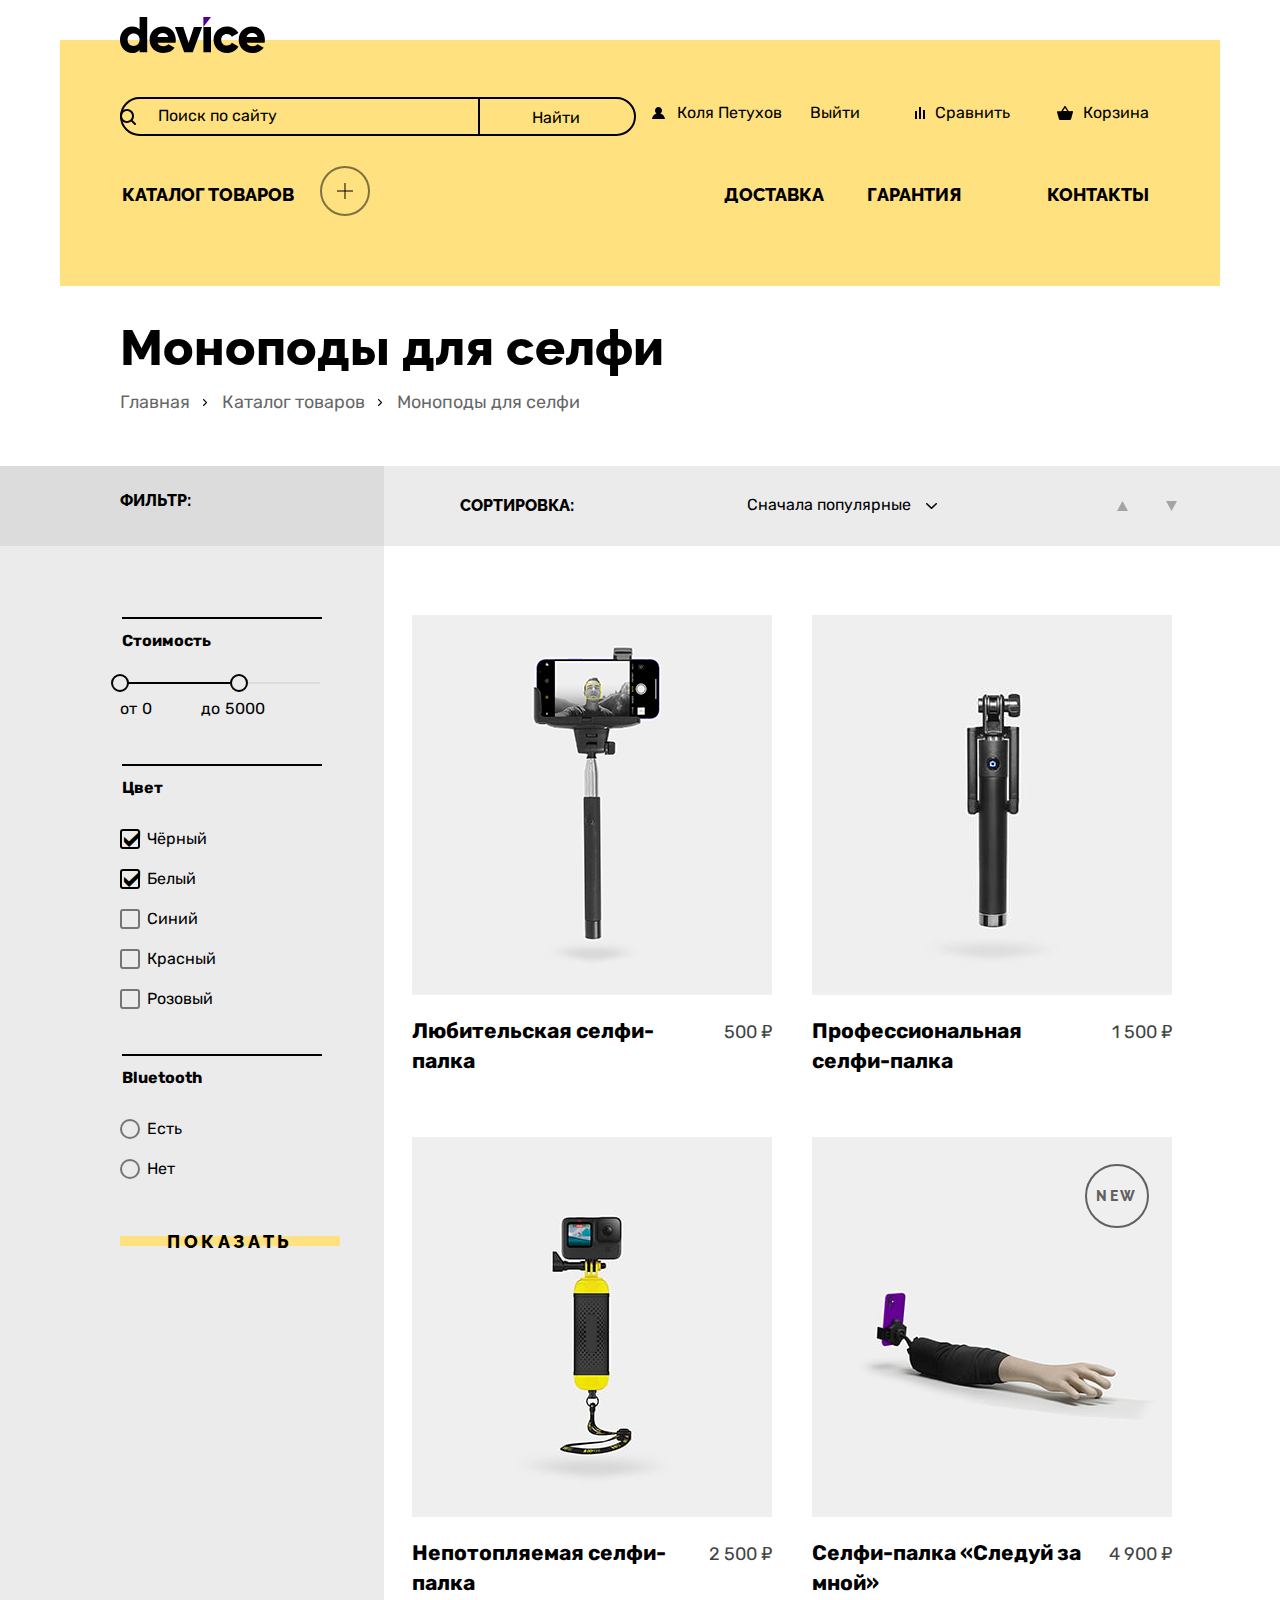
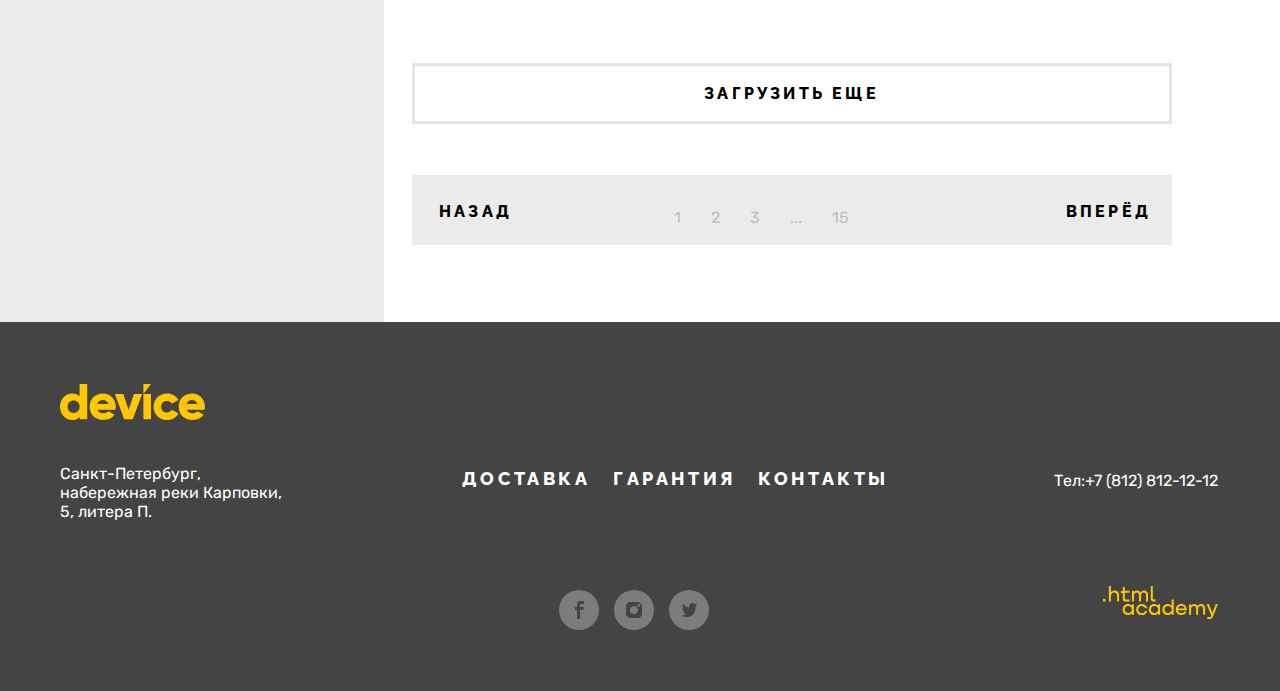
==== commit 6041a6e3: "правки" ====
--- a/catalog.html
+++ b/catalog.html
@@ -22,12 +22,13 @@
                                         <svg class="navigation-icon" aria-hidden="true" focusable="false" width="16"
                                             height="16" fill="none" xmlns="http://www.w3.org/2000/svg">
                                             <path
-                                                d="m15.7 14.3-3.1-3.1C13.5 10 14 8.6 14 7c0-3.9-3.1-7-7-7S0 3.1 0 7s3.1 7 7 7c1.6 0 3-.5 4.2-1.4l3.1 3.1c.2.2.4.3.7.3.6 0 1-.4 1-1 0-.2-.1-.5-.3-.7ZM2 7c0-2.8 2.2-5 5-5s5 2.2 5 5-2.2 5-5 5-5-2.2-5-5Z"
-                                                fill="#000" />
+                                                d="m15.7 14.3-3.1-3.1C13.5 10 14 8.6 14 7c0-3.9-3.1-7-7-7S0 3.1 0 7s3.1 7 7 7c1.6 0 3-.5 4.2-1.4l3.1 3.1c.2.2.4.3.7.3.6 0 1-.4 1-1 0-.2-.1-.5-.3-.7ZM2 7c0-2.8 2.2-5 5-5s5 2.2 5 5-2.2 5-5 5-5-2.2-5-5Z" fill="#000"
+                                                />
                                         </svg>
                                         <label for="page-search" class="visually-hidden">Поиск по сайту</label>
-                                        <input class="search-input" id="page-search" name="page-search" type=text
+                                        <input class="search-input search-input-disable search-input-active" id="page-search" name="page-search" type=text
                                             placeholder="Поиск по сайту">
+                                            <button class="search-submit-button" type="submit"> Найти </button>    
                                     </div>
                                 </form>
                             </li>
@@ -37,7 +38,7 @@
                                         xmlns="http://www.w3.org/2000/svg">
                                         <path
                                             d="M0 12h13c-.2-2.6-2.1-4.8-4.7-5.5 1-.6 1.7-1.7 1.7-3C10 1.6 8.4 0 6.5 0S3 1.6 3 3.5c0 1.3.7 2.4 1.7 3C2.1 7.2.2 9.4 0 12Z"
-                                            fill="#000" />
+                                            />
                                     </svg> Коля
                                     Петухов </a></li>
                             <li class="upper-navigation-item out"> <a class="upper-navigation-link" href="#"> Выйти </a>
@@ -45,28 +46,28 @@
                             <li class="upper-navigation-item compare"> <a class="upper-navigation-link compare-link"
                                     href="#"> <svg class="navigation-icon" aria-hidden="true" focusable="false"
                                         width="10" height="12" fill="none" xmlns="http://www.w3.org/2000/svg">
-                                        <path d="M6 0H4v12h2V0ZM2 4H0v8h2V4ZM10 3H8v9h2V3Z" fill="#000" />
+                                        <path d="M6 0H4v12h2V0ZM2 4H0v8h2V4ZM10 3H8v9h2V3Z"/>
                                     </svg> Сравнить
                                 </a></li>
-                            <li class="upper-navigation-item cart"> <a class="upper-navigation-link cart-link" href="#">
+                            <li class="upper-navigation-item cart"> <a class="upper-navigation-link cart-link close-cart-link" href="#">
                                     <svg class="navigation-icon" aria-hidden="true" focusable="false" width="16"
                                         height="14" fill="none" xmlns="http://www.w3.org/2000/svg">
                                         <path
                                             d="m15.3 5-3.5.2L8.6.3C8.5.1 8.2 0 8 0c-.2 0-.5.1-.6.3L4.2 5.2H.7c-.4 0-.7.3-.7.7v.2l1.9 6.8c.2.7.7 1.1 1.4 1.1h9.4c.7 0 1.2-.4 1.4-1.1L16 6v-.2c0-.4-.3-.8-.7-.8ZM8 1.9l2.2 3.2H5.9L8 1.9Z"
-                                            fill="#000" />
+                                            />
                                     </svg> Корзина </a>
                                     <div class="popover popover-cart">
                                         <div class="popover-content">
                                           <h2 class="popover-title visually-hidden">Корзина</h2>
                                           <ul class="cart-item-list"> 
                                             <li class="cart-item">
-                                            <p class="cart-item-title"> Любительская селфи-палка </p>
-                                            <img class="cart-item-img" src="img/catalog-product/product-1.jpg" width="41" height="43" alt="" tabindex="0">
+                                                <img class="cart-item-img" src="img/catalog-product/product-1.jpg" width="41" height="43" alt="" tabindex="0">
+                                                <p class="cart-item-title"> Любительская селфи-палка </p>
                                             <button class="cart-item-button" type="button"> <svg class="navigation-icon" aria-hidden="true" focusable="false" width="11" height="11" fill="none" xmlns="http://www.w3.org/2000/svg"><path d="m11 1-1-1-4.5 4.5L1 0 0 1l4.5 4.5L0 10l1 1 4.5-4.5L10 11l1-1-4.5-4.5L11 1Z"/></svg> <span class="visually-hidden"> Удалить из корзины </span> </button>
                                             </li>
                                             <li class="cart-item">
-                                            <p class="cart-item-title"> Профессиональная селфи-палка  </p>
-                                            <img class="cart-item-img" src="img/catalog-product/product-2.jpg" width="41" height="43" alt="" tabindex="0">
+                                                <img class="cart-item-img" src="img/catalog-product/product-2.jpg" width="41" height="43" alt="" tabindex="0">
+                                                <p class="cart-item-title"> Профессиональная селфи-палка  </p>
                                             <button class="cart-item-button" type="button"> <svg class="navigation-icon" aria-hidden="true" focusable="false" width="11" height="11" fill="none" xmlns="http://www.w3.org/2000/svg"><path d="m11 1-1-1-4.5 4.5L1 0 0 1l4.5 4.5L0 10l1 1 4.5-4.5L10 11l1-1-4.5-4.5L11 1Z"/></svg> <span class="visually-hidden"> Удалить из корзины </span> </button>
                                             </li>
                                           </ul>
@@ -81,10 +82,10 @@
                         </ul>
                     </section>
                     <section class="main-under-navigation">
-                        <ul class="under-navigation-list">
+                        <ul class="under-navigation-list catalog-under-navigation-list">
                             <li class="under-navigation-item catalog">
-                                <a class="under-navigation-link navigation-link-current" href="#"> Каталог товаров</a>
-                                <button name="go-to-goodspage" type="button"> <span class="visually-hidden"> Раскрыть
+                                <a class="under-navigation-link navigation-link-current" href="catalog.html"> Каталог товаров</a>
+                                <button class="plus out" name="go-to-goodspage" type="button"> <span class="visually-hidden"> Раскрыть
                                         католог
                                         товаров
                                     </span></button>
@@ -188,9 +189,9 @@
                                 </div>
                                 <div class="range-wrapper-inputs">
                                     <label class="catalog-filter-label"> от <input class="range-input" type="number"
-                                            value="0" name="min-price"> </label>
+                                            value="0" name="min-price" tabindex="-1"> </label>
                                     <label class="catalog-filter-label"> до <input class="range-input" type="number"
-                                            value="5000" name="max-price"> </label>
+                                            value="5000" name="max-price" tabindex="-1"> </label>
                                 </div>
                             </div>
                         </fieldset>
@@ -230,12 +231,12 @@
                             <legend class="catalog-filter-title"> Bluetooth </legend>
                             <ul class="catalog-filter-list">
                             <li class="catalog-filter-item">  
-                            <label class="bluetooth-option"> <input class="visually-hidden control-input" name="bluetooth-option" type="radio" value="on"
-                                    checked> 
-                               <span class="control-mark"></span>   
-                                <span class="control-label option-name"> Есть </span></label></li>
+                                <label class="bluetooth-option"><input class="visually-hidden control-input" name="bluetooth-option" type="radio" value="on">
+                                    <span class="control-mark"></span>
+                                    <span class="control-label option-name"> Есть </span></label></li>
+                            </li>
                                 <li class="catalog-filter-item">    
-                            <label class="bluetooth-option"><input class="visually-hidden control-input" name="bluetooth-option" type="radio" value="off">
+                            <label class="bluetooth-option"> <input class="visually-hidden control-input" name="bluetooth-option" type="radio" value="off" >
                                 <span class="control-mark"></span>
                                 <span class="control-label option-name"> Нет </span></label></li>
                             </ul>    
@@ -254,7 +255,9 @@
                                     <h3 class="product-card-title"> Любительская селфи-палка</h3>
                                     <span class="product-card-price"> 500 ₽</span>
                                 </div>
-                                <a class="more-about-product visually-hidden" href="#"> Подробнее </a>
+                                <div class="product-card-popover">
+                                <a class="more-about-product" href="#" tabindex="-1"> Подробнее </a>
+                                </div>
                             </li>
                             <li class="product-card" tabindex="0">
                                 <a class="product-card-link" href="#" tabindex="-1">
@@ -264,7 +267,9 @@
                                     <h3 class="product-card-title"> Профессиональная селфи-палка </h3>
                                     <span class="product-card-price"> 1 500 ₽</span>
                                 </div>
-                                <a class="more-about-product visually-hidden" href="#"> Подробнее </a>
+                                <div class="product-card-popover">
+                                <a class="more-about-product" href="#" tabindex="-1"> Подробнее </a>
+                                </div>
                             </li>
                             <li class="product-card" tabindex="0">
                                 <a class="product-card-link" href="#" tabindex="-1">
@@ -274,7 +279,9 @@
                                     <h3 class="product-card-title"> Непотопляемая селфи-палка</h3>
                                     <span class="product-card-price"> 2 500 ₽</span>
                                 </div>
-                                <a class="more-about-product visually-hidden" href="#"> Подробнее </a>
+                                <div class="product-card-popover">
+                                <a class="more-about-product" href="#" tabindex="-1"> Подробнее </a>
+                                </div>
                             </li>
                             <li class="product-card" tabindex="0">
                                 <a class="product-card-link follow-me" href="#" tabindex="-1">
@@ -284,14 +291,16 @@
                                     <h3 class="product-card-title"> Селфи-палка «Следуй за мной» </h3>
                                     <span class="product-card-price"> 4 900 ₽</span>
                                 </div>
-                                <a class="more-about-product visually-hidden" href="#"> Подробнее </a>
+                                <div class="product-card-popover">
+                                <a class="more-about-product" href="#" tabindex="-1"> Подробнее </a>
+                                </div>
                             </li>
                         </ul>
                         <div class="button-show-more-container">
                             <button class="button-show-more" type="button"> Загрузить еще </button>
                         </div>
                         <ul class="page-pagination">
-                            <li class="pagination-item pagination-prev"><a class="pagination-link pagination-disabled"
+                            <li class="pagination-item pagination-prev"><a class="pagination-link pagination-prev-link"
                                     href="#">
                                     Назад </a></li>
                             <li class="pagination-item"> <a class="pagination-link pagination-current" href="#"> 1 </a>
@@ -301,7 +310,7 @@
                             <li class="pagination-item"> <a class="pagination-link pagination-disabled"> ... </a>
                             </li>
                             <li class="pagination-item"> <a class="pagination-link" href="#"> 15 </a></li>
-                            <li class="pagination-item pagination-next"> <a class="pagination-link" href="#"> Вперёд
+                            <li class="pagination-item pagination-next"> <a class="pagination-link pagination-next-link" href="#"> Вперёд
                                 </a>
                             </li>
                         </ul>
--- a/styles/styles.css
+++ b/styles/styles.css
@@ -32,11 +32,11 @@
 
 @font-face {
     font-family: "Glyphter";
-    src: url('../glyphter-fonts/Glyphter.eot');
-    src: url('../glyphter-fonts/Glyphter.eot?#iefix') format('embedded-opentype'),
-         url('../glyphter-fonts/Glyphter.woff') format('woff'),
-         url('../glyphter-fonts/Glyphter.ttf') format('truetype'),
-         url('../glyphter-fonts/Glyphter.svg#Glyphter') format('svg');
+    src: url('../fonts/glyphter-fonts/Glyphter.eot');
+    src: url('../fonts/glyphter-fonts/Glyphter.eot?#iefix') format('embedded-opentype'),
+         url('../fonts/glyphter-fonts/Glyphter.woff') format('woff'),
+         url('../fonts/glyphter-fonts/Glyphter.ttf') format('truetype'),
+         url('../fonts/glyphter-fonts/Glyphter.svg#Glyphter') format('svg');
     font-weight: normal;
     font-style: normal;
     font-display: swap;
@@ -82,7 +82,8 @@
 .navigation-container {
     padding-left: 60px;
     padding-right: 59px;
-    transform: translateY(-25px);
+    margin-top: -23px;
+    margin-bottom: 23px;
 }
 
 
@@ -108,6 +109,10 @@
     text-decoration: none;
 }
 
+.upper-navigation-link .navigation-icon {
+    fill: rgba(0,0,0, 1);
+}
+
 .enter {
     margin-left:auto;
     margin-right: auto;
@@ -131,6 +136,10 @@
     margin: 0;
 }
 
+.catalog-under-navigation-list {
+    padding-bottom: 53px;
+}
+
 .catalog {
     position: relative;
     flex-grow: 1;
@@ -145,8 +154,11 @@
 }
 
 .product-slider {
+    margin-top: -50px;
     margin-bottom: 70px;
     display: flex;
+    position: relative;
+    align-items: flex-start;
 }
 
 .slider-pagination {
@@ -193,6 +205,7 @@
 
 .slider-image {
     display: block;
+    margin-top: -100px;
 }
 
 .description {
@@ -207,6 +220,10 @@
     margin-bottom: 70px;
 }
 
+.slide-description {
+    z-index: 1;
+}
+
 .slide-description .button:hover {
     background-color: #FFE17F;
 }
@@ -228,6 +245,10 @@
 .page-container {
     display: flex;
     justify-content: space-between;
+}
+
+.goods-catalog {
+    margin-bottom: 169px;
 }
 
 .goods-catalog-list {
@@ -289,43 +310,68 @@
 
 .switch-container {
     display: grid;
-    grid-template-columns: 280px 814px; /*Получился между рядами gap какой-то (видно в инспекторе), это ширина элементов накладывается друг на друга?*/
-    grid-template-areas: "section-switching service-slider-1"
-                         " .  service-slider-2"
-                         " .  service-slider-3";
+    align-items: flex-start;
+    grid-template-rows: 288px;
+    grid-template-columns: 280px 814px;
+    grid-template-areas: "section-switching service-slider";
     margin-bottom: 90px;
 }
 
 .section-switching {
     display: flex;
     flex-direction: column;
-    justify-content: space-evenly;
     width: 280px;
     padding: 0;
     margin: 0;
+    margin-top: -33px;
     list-style-type: none;
     grid-area: section-switching;
+    position: relative;
+}
+
+.section-switching::after {
+    content: '';
+    background-color: #000000;
+    height: 319px;
+    width: 7px;
+    position: absolute;
+    right: 0;
+    top: -80px;
+}
+
+.switch-section-item:not(:last-child) {
+    margin-bottom: 44px;
+}
+
+.switch-slider-radio {
+    display: none;
 }
 
 .service-slider {
     width: 814px;
-    padding-top: 54px;
-    padding-bottom: 69px;
     display: flex;
     flex-wrap: wrap;
     justify-content: space-between;
-}
-
-.service-slider-1 {
-    grid-area: service-slider-1;
-}
-
-.service-slider-2 {
-    grid-area: service-slider-2;
-}
-
+    display: none;
+    margin-top: -30px;
+}
+
+.delivery:checked ~ .service-slider-1 {
+    display: flex;
+}
+
+.guarantee:checked ~ .service-slider-2 {
+    display: flex;
+}
+
+.credit:checked ~ .service-slider-3 {
+    display: flex;
+}
+
+.service-slider-1,
+.service-slider-2,
 .service-slider-3 {
-    grid-area: service-slider-3;
+    grid-area: service-slider;
 }
 
 .slider-description {
@@ -489,16 +535,10 @@
     margin: 0;
     position: relative;
     padding-left: 35px;
-}
-
-.additional-note::before {
-    content: '';
-    position: absolute;
     background-image: url(../img/green.svg);
     background-repeat: no-repeat;
-    left: 0;
-    top: 50%;
-    transform: translateY(-7px); /*В инспекторе она вроде как и есть, но почему-то не видно галочку*/
+    background-position: left center;
+    align-self: center;
 }
 
 .subcribe-header {
@@ -554,6 +594,7 @@
 }
 
 .under-navigation-link {
+    position: relative;
     font-family:"Raleway", sans-serif;
     font-weight: 800;
     font-style: normal;
@@ -568,6 +609,10 @@
     box-sizing: border-box;
 }
 
+.navigation-link-current {
+    padding-left: 0; /*Почему-то не применяется*/
+}
+
 .emphasise {
     font-family:"Raleway", sans-serif;
     font-weight: 800;
@@ -821,6 +866,7 @@
 }
 
 .additional-page-link {
+    position: relative;
     padding: 5px;
     font-family:"Raleway", sans-serif;
     letter-spacing: 0.2em;
@@ -838,7 +884,16 @@
 
 .additional-page-link:hover {
     color: #FFC700;
-    text-decoration: underline;
+}
+
+.additional-page-link:hover::after {
+    content:'';
+    height: 2px;
+    position: absolute;
+    bottom: 0;
+    left:5px;
+    right: 5px;
+    background-color: rgba(255, 199, 0, 1);
 }
 
 .additional-page-link:focus-visible {
@@ -850,7 +905,10 @@
 
 .additional-page-link:active {
     color: rgba(255, 199, 0, 0.5);
-    text-decoration: underline;
+}
+
+.additional-page-link:active::after {
+    background-color: rgba(255, 199, 0, 0.5);
 }
 
 .additional-page-item {
@@ -964,7 +1022,7 @@
     color: #000000;
     margin: 0;
     padding-top: 71px;
-    padding-right: 69px; 
+    padding-left: 60px; 
 
 }
 
@@ -984,8 +1042,8 @@
 }
 
 .sorting-form {
-    line-height: 19px; /*Только так получается выровнять текст*/
-    margin-right: 200px; /*Почему-то автоматичечески маржин перестал срабатывать*/
+    line-height: 19px;
+    margin-right: 170px; 
 }
 
 form .filter-page-header {
@@ -1053,7 +1111,7 @@
 .pagination-link {
     font-size: 16px;
     line-height: 19px;
-    color: #444444;
+    color: rgba(68, 68, 68, 0.3);
     text-decoration: none;
 }
 
@@ -1068,6 +1126,11 @@
     text-transform: uppercase;
 }
 
+.pagination-prev:hover,
+.pagination-next:hover {
+    background-color: #DCDCDC;
+}
+
 /* Сетка для страницы каталога */
 
 
@@ -1122,7 +1185,7 @@
     fill:rgba(0, 0, 0, 0.5);
 }
 
-.button-ascending:hover .navigation-icon {
+.button-ascending:active .navigation-icon {
     fill:rgba(0, 0, 0, 1);
 }
 
@@ -1143,7 +1206,7 @@
     fill:rgba(0, 0, 0, 0.5);
 }
 
-.button-descending:hover .navigation-icon {
+.button-descending:active .navigation-icon {
     fill:rgba(0, 0, 0, 1);
 }
 
@@ -1191,16 +1254,19 @@
     background: linear-gradient(90deg, #EBEBEB 30%, #FFFFFF 30%);
 }
 
+.product-cards-section {
+    padding-top: 69px;
+    padding-bottom: 77px;
+    padding-left: 72px;
+}
 
 .product-list {
     display: grid;
     grid-template-columns: 360px 360px;
     gap: 40px;
     width: 760px;
-    padding-left: 72px;
-    padding-top: 69px;
-    padding-bottom: 44px;
-    margin: 0;
+    margin: 0;
+    padding:0;
     list-style-type: none;
 }
 
@@ -1226,19 +1292,19 @@
     padding-left: 29px;
     padding-right: 30px;
     width: 760px;
-    margin-left: 75px;
     margin-bottom: 51px;
+    margin-top: 44px;
     box-sizing: border-box;
     letter-spacing: 0.2em;
 }
 
 .page-pagination {
+    position: relative;
     display: flex;
     justify-content: space-between;
     width: 760px;
-    margin: 0;
-    margin-left: 72px;
-    margin-bottom: 77px;
+    height: 70px;
+    margin: 0;
     background-color: #EBEBEB;
     list-style-type: none;
     padding-left: 29px;
@@ -1263,6 +1329,38 @@
 .pagination-next {
     margin-left: auto;
     letter-spacing: 0.2em;
+}
+
+.pagination-prev-link,
+.pagination-next-link  {
+    position: absolute;
+    width: 127px;
+    height: 70px;
+    text-align: center;
+    padding-top: 27px;
+    padding-bottom: 24px;
+    box-sizing: border-box;
+    top: 0;
+    color: rgba(0, 0, 0, 1);
+}
+
+.pagination-prev-link {
+    left:0;
+}
+
+.pagination-next-link {
+    right:0;
+}
+
+.pagination-prev-link:hover,
+.pagination-next-link:hover  {
+    background-color: #DCDCDC;
+}
+
+.pagination-prev-link:active,
+.pagination-next-link:active  {
+    background-color: #DCDCDC;
+    color:rgba(0, 0, 0, 0.3);
 }
 
 .footer {
@@ -1307,11 +1405,47 @@
     color: #FFE17F;
     background: #000000;
     width: 280px;
+    text-align: left;
 }
 
 
 
 /*Декоративные элементы*/
+
+.product-slider-1::before {
+    content: '01';
+    font-family: "Rubik",sans-serif;
+    font-weight: 800;
+    font-size: 180px;
+    line-height: 30px;
+    color: #FFFFFF;
+    position: absolute;
+    right: 49px;
+    top: -20px;
+}
+
+.product-slider-2::before {
+    content: '02';
+    font-family: "Rubik",sans-serif;
+    font-weight: 800;
+    font-size: 180px;
+    line-height: 30px;
+    color: #FFFFFF;
+    position: absolute;
+    right: 49px;
+    top: -20px;
+}
+.product-slider-3::before {
+    content: '03';
+    font-family: "Rubik",sans-serif;
+    font-weight: 800;
+    font-size: 180px;
+    line-height: 30px;
+    color: #FFFFFF;
+    position: absolute;
+    right: 40px;
+    top: -20px;
+}
 
 .socialmedia-link {
     position: relative;
@@ -1344,10 +1478,10 @@
 .form-wrapper  .navigation-icon {
     position: absolute;
     right: 20px;
-    top: 0;
-    bottom: 0;
+    top: 50%;
     left: 0;
     margin: auto 0;
+    transform: translateY(-50%);
 }
 
 .enter .navigation-icon {
@@ -1392,13 +1526,17 @@
    padding-left: 45px; 
 }
 
+.close-cart-link ~ .popover-cart {
+    display: none;
+}
+
 .slider-controls {
     position: absolute;
     display: flex;
     justify-content: space-between;
     top: 50%;
     width: 100%;
-    transform: translateY(-50%);
+    transform: translateY(-140%);
 }
 
 .slider-button {
@@ -1495,16 +1633,52 @@
 
 /*Состояния*/
 
+
+.under-navigation-link:hover::after{
+    content:'';
+    height: 2px;
+    background-color: rgba(0,0,0, 1);
+    position: absolute;
+    bottom:0;
+    left:10px;
+    right: 10px;
+
+}
+
 .under-navigation-link:focus-visible {
     border: 2px solid #AF4FFF;
     border-radius: 25px;
     outline: none;
 }
 
+.under-navigation-link:active {
+    color: rgba(0,0,0, 0.3);
+}
+
+.under-navigation-link:active::after {
+    background-color: rgba(0,0,0, 0.3);
+}
+
+.upper-navigation-link:hover {
+    color: rgba(0,0,0, 0.6);
+}
+
+.upper-navigation-link:hover .navigation-icon {
+    fill: rgba(0,0,0, 0.6);
+}
+
 .upper-navigation-link:focus-visible {
     border: 2px solid #AF4FFF;
     border-radius: 25px;
     outline: none;
+}
+
+.upper-navigation-link:active {
+    color: rgba(0,0,0, 0.3);
+}
+
+.upper-navigation-link:active .navigation-icon {
+    fill: rgba(0,0,0, 0.3);
 }
 
 .subcribe-button {
@@ -1534,8 +1708,8 @@
 }
 
 .subcribe-button:focus-visible {
-    outline: 3px solid #AF4FFF;
-    border: none;
+    border: 3px solid #AF4FFF;
+    outline: none;
 }
 
 .subcribe-button:active {
@@ -1579,9 +1753,16 @@
     fill:rgba(0,0,0, 0.5); 
 }
 
+.product-card:hover .product-card-popover {
+    display: block;
+}
+
+.product-card:focus-visible {
+    outline: none;
+}
+
 .product-card:focus-visible .product-card-image {
-    border: 5px solid #AF4FFF;
-    outline: transparent; /*Почти получилось, только теперь outline все равно показывается, хотя я его убираю*/
+    outline: 5px solid #AF4FFF; 
     box-sizing: border-box;
 }
 
@@ -1597,6 +1778,49 @@
     box-sizing: border-box;
 }
 
+.product-card-popover {
+    position: absolute;
+    width: 360px;
+    height: 380px;
+    background-color: #F0F0F0CC;
+    padding: 180px 100px;
+    box-sizing: border-box;
+    display: none;
+}
+
+.more-about-product {
+    box-sizing: border-box;
+    min-width: 180px;
+    font-family: "Raleway",sans-serif;
+    font-weight: 800;
+    font-size: 18px;
+    line-height: 22px;
+    text-transform: uppercase;
+    cursor: pointer;
+    display: inline-block;
+    padding-top: 7px;
+    padding-bottom: 5px;
+    padding-right: 15px;
+    padding-left: 15px;
+    border: none;
+    display: inline-block;
+    font-style: normal;
+    letter-spacing: 0.2em;
+    text-decoration: none;
+    text-align: center;
+    color: #000000;
+    background: linear-gradient(to bottom, transparent 36%, #FFE17F 36% , #FFE17F 66%, transparent 66%, transparent 99%);
+}
+
+.more-about-product:hover {
+    background: #FFC700;
+}
+
+.more-about-product:active {
+    background: #FFC700;
+    color: rgba(0, 0, 0, 0.3);
+}
+
 .button-show-more:hover {
     border: 3px solid #000000;
 }
@@ -1613,7 +1837,7 @@
 }
 
 .pagination-link:hover {
-    background-color: #DCDCDC;
+    color: #444444;
 }
 
 .pagination-link:focus-visible { 
@@ -1622,7 +1846,7 @@
 }
 
 .pagination-link:active {
-    color: rgba(0, 0, 0, 0.5);
+    color: rgba(0, 0, 0, 0.1);
 }
 
 .login-name .navigation-icon {
@@ -1650,6 +1874,7 @@
     background-color: transparent;
     font: inherit;
     width: 601px;
+    height: 51px;
 }
 
 .email-input::placeholder {
@@ -1667,6 +1892,7 @@
     outline: 3px solid #DCDCDC;
     background-color: #DCDCDC;
     border: none;
+    box-sizing: border-box;
 }
 
 .email-input:active {
@@ -1678,15 +1904,74 @@
     border-color: #FF3D3D;
 }
 
+.search-form {
+    width:516px;
+    box-sizing: border-box;
+    position: relative;
+}
+
 .search-input {
+    width:100%;
     background-color: transparent;
     box-sizing: border-box;
     border: 2px solid transparent;
+    border-radius: 20px;
     padding-left: 36px;
     padding-top: 10px;
     padding-bottom: 10px;
     padding-right: 10px;
-    width: 516px;
+    cursor: pointer;
+}
+
+.search-submit-button {
+    padding-top: 10px;
+    padding-bottom: 10px;
+    text-align: center;
+    background-color: transparent;
+    font-family: "Rubik", sans-serif;
+    font-weight: 400;
+    font-size: 16px;
+    line-height: 17px;
+    cursor: pointer;
+    border: 2px solid transparent;
+    display: inline-block;
+    width: 160px;
+    position: absolute;
+    right: 0;
+    border-bottom-right-radius: 20px;
+    border-top-right-radius: 20px;
+}
+
+
+.search-submit-button::before {
+    content:'';
+    background-color: rgba(0, 0, 0, 1);
+    width: 2px;
+    position: absolute;
+    left:0;
+    top:0;
+    bottom:0;
+}
+
+.search-submit-button:hover {
+    background-color: #000000;
+    color: rgba(255, 255, 255, 1);
+}
+
+.search-submit-button:focus-visible {
+    outline: none;
+    border-color: #AF4FFF;
+}
+
+.search-submit-button:focus-visible::before {
+    background-color: #AF4FFF;
+}
+
+.search-submit-button:active {
+    background-color: #000000;
+    color: rgba(255, 255, 255, 0.3);
+    border-bottom-right-radius: 20px;
+    border-top-right-radius: 20px;
 }
 
 .search-input::placeholder {
@@ -1695,15 +1980,13 @@
     font-weight: normal;
     font-size: 16px;
     line-height: 19px;
-    color: #000000;
-    opacity: 0.3;
-
-}
-
-.search-input:disabled,
+    color: rgba(0, 0, 0, 0.3);
+
+}
+
 .search-input:hover::placeholder {
-    color: #000000; /*Не получается*/
-}    
+    color: rgba(0, 0, 0, 0.6);
+}
 
 .search-input:focus-visible {
    border: 2px solid #AF4FFF;
@@ -1711,6 +1994,19 @@
    border-radius: 20px;
 }
 
+.search-input-active::placeholder {
+    color:rgba(0, 0, 0, 1);
+} 
+
+.search-input-active {
+    border-color:rgba(0, 0, 0, 1);
+}
+
+/*
+.search-input:active + .search-submit-button {
+    display: inline-block;
+}*/
+
 .form-wrapper {
     position: relative;
 }
@@ -1750,7 +2046,8 @@
 }
   
 .range-toggle:focus-visible {
-    outline: 2px solid #AF4FFF;
+    border: 2px solid #AF4FFF;
+    outline: none;
 } 
 
 .range-toggle:active {
@@ -1777,10 +2074,11 @@
 }
   
   .range-input {
-    width: 59px; /*Не понимаю, почему расстояние между от и 0 такое большое, пробую ставить min-content или auto, вообще все ломается*/
-    padding: 0 2px;
+    width: 59px; 
+    text-align: left;
+    padding: 0;
+    padding-left: 5px;
     font: inherit;
-    text-align: center;
     background-color: transparent;
     border: none;
     appearance: textfield;
@@ -1807,10 +2105,6 @@
 .write-to-us:hover:active {
     background: #FFE17F;
     color: rgba(0, 0, 0, 0.5);
-}
-
-.more-about-product {
-    outline: none;
 }
 
 .plus {
@@ -1833,11 +2127,48 @@
 }
 
 .plus::before {
-    transform: rotate(90deg) translateY(7px);
+    top: 50%;
+    left: 50%;
+    transform: translate(-50%, -50%) rotate(90deg);
 }
 
 .plus::after {
-    transform: rotate(180deg) translateX(7px); /*Эту кнопочку так реализовывать или все-таки через svg?*/
+    top: 50%;
+    left: 50%;
+    transform: translate(-50%, -50%);
+}
+
+.plus:hover {
+    border-color: rgba(0, 0, 0, 1);
+}
+
+.out + .sub-directory-popover {
+    display: none;
+}
+
+.plus:hover::before,
+.plus:hover::after {
+    background-color: rgba(0, 0, 0, 1);
+}
+
+.plus:hover::before {
+    display: none;
+}
+
+.plus:active::before {
+    display: none;
+}
+
+.plus:active::after {
+    background-color: rgba(0,0,0, 0.5);
+}
+
+.plus:active {
+    border-color: rgba(0,0,0, 0.5);
+}
+
+.plus:active  .catalog-link {
+    color: rgba(0,0,0, 0.5);
 }
 
 .product-slider:not(.current-slider) {
@@ -1850,8 +2181,9 @@
 
 .description-navigation {
     position: absolute;
-    bottom: 300px;
+    bottom: 200px;
     right: 59px;
+    z-index: 2;
 }
 
 .about-us .section-header::before,
@@ -1898,7 +2230,7 @@
     border-color: rgba(0, 0, 0, 1);
 }
 
-.product-color:hover .control-mark { /*Ничего не меняется*/
+.control-label:hover ~ .control-mark { /*Ничего не меняется*/
     border-color: rgba(0, 0, 0, 0.5);
 }
 
@@ -1908,6 +2240,10 @@
 
 .control-input:focus-visible ~ .control-label {
     color: #AF4FFF;
+}
+
+.control-label:active .control-mark {
+    border-color: rgba(0,0,0, 0.2);
 }
 
 .product-color:active {
@@ -1923,7 +2259,7 @@
   font-style: normal;
   font-weight: normal;
   line-height: 1;
-   -webkit-font-smoothing: antialiased; /*Пробую добавить свг через шрифт, но все равно буква стоит*/
+   -webkit-font-smoothing: antialiased;
    -moz-osx-font-smoothing: grayscale
 }
 
@@ -1953,7 +2289,15 @@
       border-color:rgba(0, 0, 0, 1);
   }
 
-  .bluetooth-option:hover .control-mark { /*Ничего не меняется*/
+  .bluetooth-option:hover {
+      color:rgba(0,0,0, 0.5);
+  }
+
+  .control-input[type="radio"]:checked:hover .bluetooth-option {
+      color:rgba(0,0,0, 1); /*Не работает*/
+  }
+
+  .bluetooth-option:hover ~ .control-mark { /*Ничего не меняется*/
     border-color: rgba(0, 0, 0, 0.5);
 }
 
@@ -1986,7 +2330,18 @@
     min-height: 218px;
     right: -82px;
     top: 43px;
-    z-index: 1;
+    z-index: 4;
+}
+
+.popover::before {
+    content:'';
+    width: 14px;
+    height: 14px;
+    background-color: #000000;
+    transform: translateX(-50%) rotate(45deg);
+    position: absolute;
+    top: -6px;
+    left: 50%;
 }
 
 .cart {
@@ -2014,6 +2369,7 @@
 
 .cart-item-img {
     order: -1;
+    cursor: pointer;
 }
 
 .cart-item + .cart-item {
@@ -2043,11 +2399,9 @@
     fill: #FFFFFF;
     position: absolute;
     margin: 0 auto;
-    top: 0;
-    left: 0;
-    right: 0;
-    bottom: 0;
-
+    top: 50%;
+    left: 50%;
+    transform: translate(-50%,-50%);
 }
 
 .cart-item-button:hover .navigation-icon {
@@ -2064,7 +2418,27 @@
 }
 
 .cart-item-img:hover {
-    /*Тут тоже через свг?*/
+    opacity: 0.6;
+}
+
+.cart-item-img:hover + .cart-item-title {
+    color:rgba(255, 255, 255, 0.6);
+}
+
+.cart-item-img:focus-visible {
+    outline: 5px solid #AF4FFF;
+}
+
+.cart-item-img:focus-visible + .cart-item-title {
+    color: #AF4FFF;
+}
+
+.cart-item-img:active {
+    opacity: 0.3;
+}
+
+.cart-item-img:active + .cart-item-title {
+    color:rgba(255, 255, 255, 0.3);
 }
 
 .total-price-container {
@@ -2128,7 +2502,18 @@
     padding-top: 33px;
     padding-bottom:  27px;
     position: absolute;
-}
+    background-color: #FFE17F;
+    width: 1160px;
+    position: absolute;
+    left:-60px;
+    top: 40px;
+    padding-left: 45px;
+    padding-right: 59px;
+    box-sizing: border-box;
+    z-index: 3;
+}
+
+
 
 .sub-directory-list {
     padding: 0;
@@ -2149,6 +2534,25 @@
     font-weight: 400;
     font-size: 16px;
     line-height: 18px;
+    border: 2px solid transparent;
+    border-radius: 25px;
+    box-sizing: border-box;
+    padding: 3px 15px;
+    display: block;
+    min-width: max-content;
+}
+
+.sub-directory-item-link:hover {
+    color: rgba(0, 0, 0, 0.6);
+}
+
+.sub-directory-item-link:focus-within {
+    outline: none;
+    border-color: #AF4FFF;
+}
+
+.sub-directory-item-link:active {
+    color:rgba(0, 0, 0, 0.3);
 }
 
 .sub-directory-item:not(:last-child) {
@@ -2163,11 +2567,13 @@
     width: 100%;
     height: 100%;
     background-color:rgba(255, 255, 255, 0.8);
+    z-index: 5;
   }
 
+  /*
 .modal-container-close {
       display: none;
-  }
+  }*/
 
 .modal {
     position: relative;
@@ -2295,21 +2701,77 @@
     width: 146px;
 }
 
-/*.amount-label::after {
+.change-amount-button {
+    cursor: pointer;
+    display: inline-block;
+    position: absolute;
+    border: 2px solid transparent;
+    background-color: transparent;
+    width: 35px;
+    height: 35px;
+    border-radius: 50%;
+}
+
+.plus-button::before,
+.plus-button::after,
+.minus-button::before {
     content:'';
-    position: absolute;
+    height: 2px;
+    width: 14px;
+    background-color: rgba(0, 0, 0, 0.5);
+    position: absolute;
+}
+
+.plus-button::before {
+    top: 50%;
+    left: 50%;
+    transform: translate(-50%, -50%) rotate(90deg);
+}
+
+.plus-button::after {
+    top: 50%;
+    left: 50%;
+    transform: translate(-50%, -50%);
+}   
+
+.minus-button::before {
+    top: 50%;
+    left: 50%;
+    transform: translate(-50%, -50%);
+}
+
+.plus-button {
+    left: 0;
+    bottom: 0;
+    transform: translate(-50%, -50%);
+}
+
+.minus-button {
+    right: 0;
+    bottom: 0;
+}
+
+.additional-info {
+    position: absolute;
+    width: 26px;
+    height: 26px;
+    border-radius: 50%;
     background-color: #FFE17F;
     background-image: url(../img/black-info-logo.svg);
     background-repeat: no-repeat;
     background-position: center;
-    width: 26px;
-    height: 26px;
-    border-radius: 50%;
-    right: 0;
-    top: 50%;
-    transform: translateY(-13px);
-    cursor: pointer; Не знаю, как лучше сделать, чтобы при наведении показывался поповер
-}*/
+    right: 140px;
+    top: 327px;
+    cursor: pointer;
+}
+
+.additional-info:hover ~ .popover-delivery-form {
+    display: block;
+}
+
+.amount-field {
+    text-align: center;
+}
 
 .popover-delivery-form {
     position: absolute;
@@ -2318,7 +2780,12 @@
     box-sizing: border-box;
     padding: 19px;
     right: 90px;
-    top: 330px;
+    top: 360px;
+    display: none;
+}
+
+.popover-delivery-form::before {
+    left: 70%;
 }
 
 .amount-item-group {
@@ -2328,15 +2795,6 @@
 
 .popover-content-text {
     margin:0;
-}
-
-.popover-delivery-form::before {
-    content: '';
-    position: absolute;
-    background-image: url(../img/popoper-part.svg);
-    background-repeat: no-repeat;
-    top: 0;
-    right: 50%; /*Не могу найти треугольничек*/
 }
 
 .field:hover {
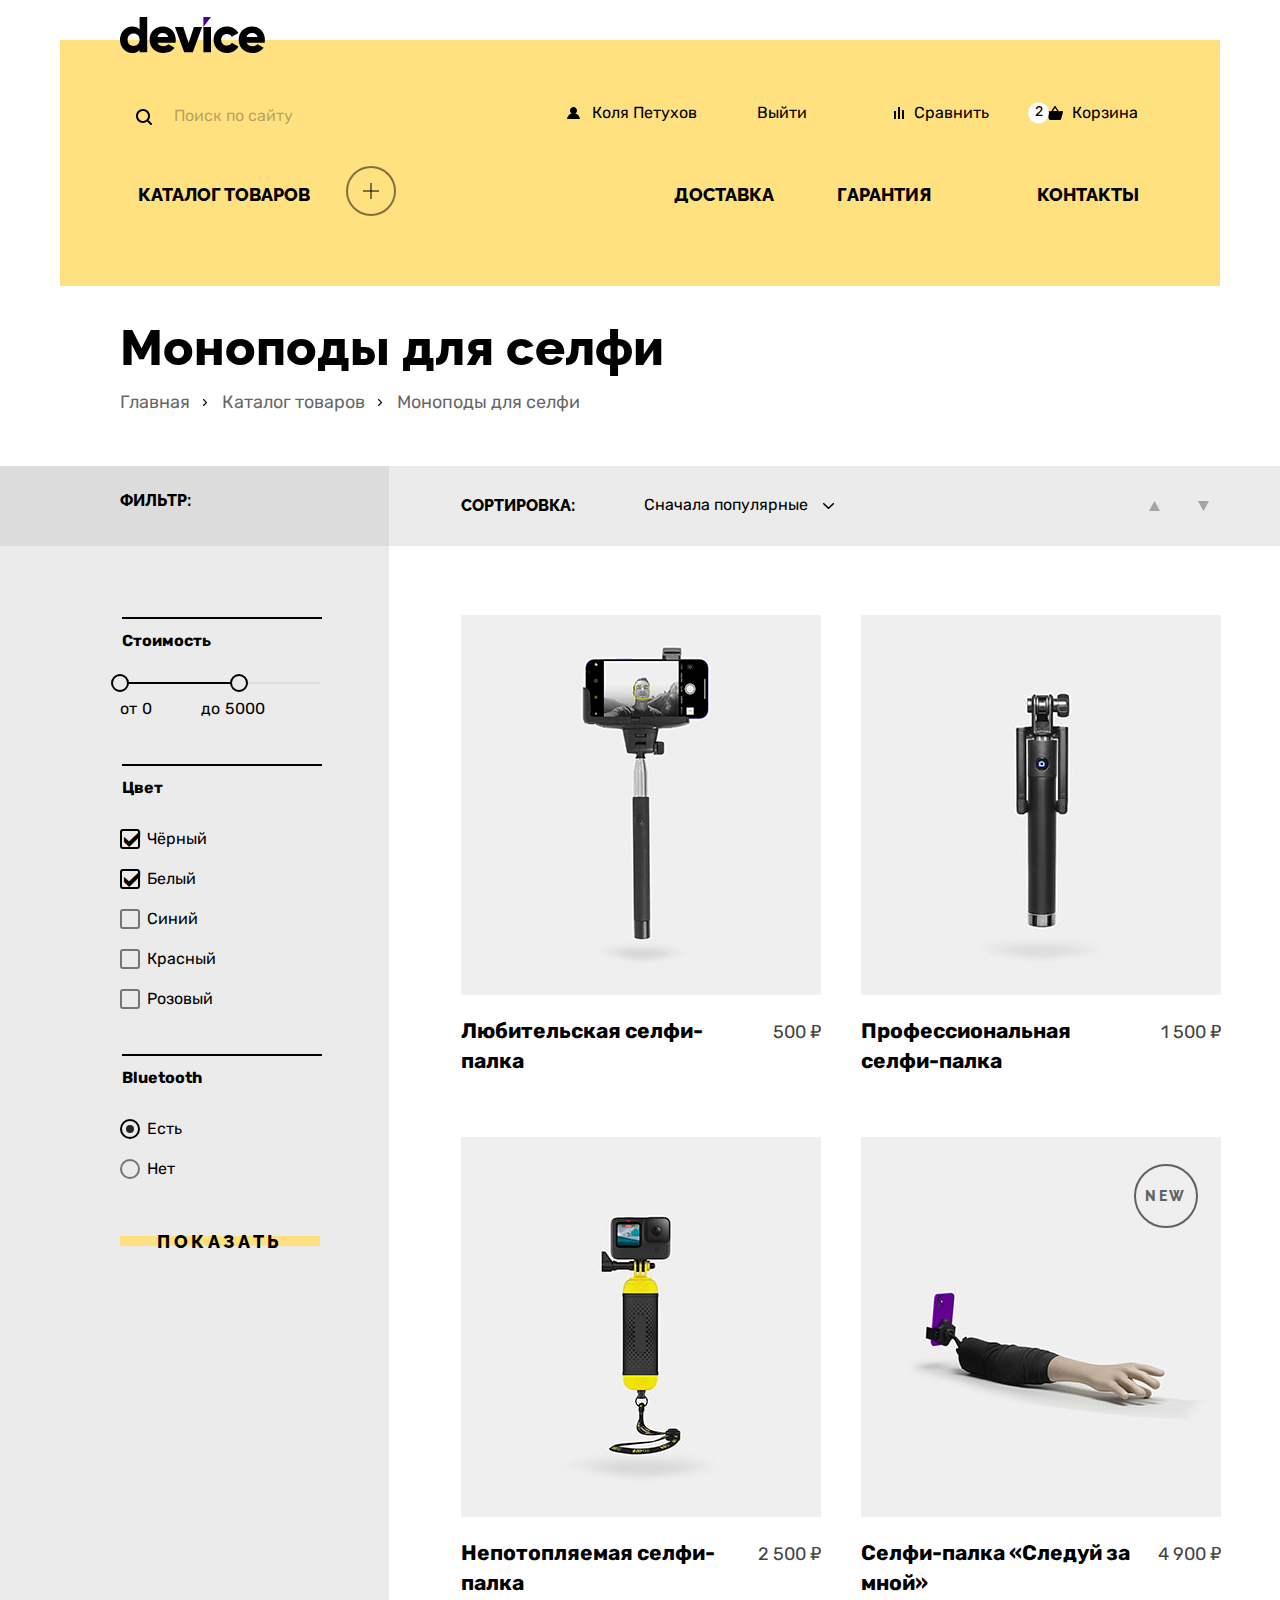
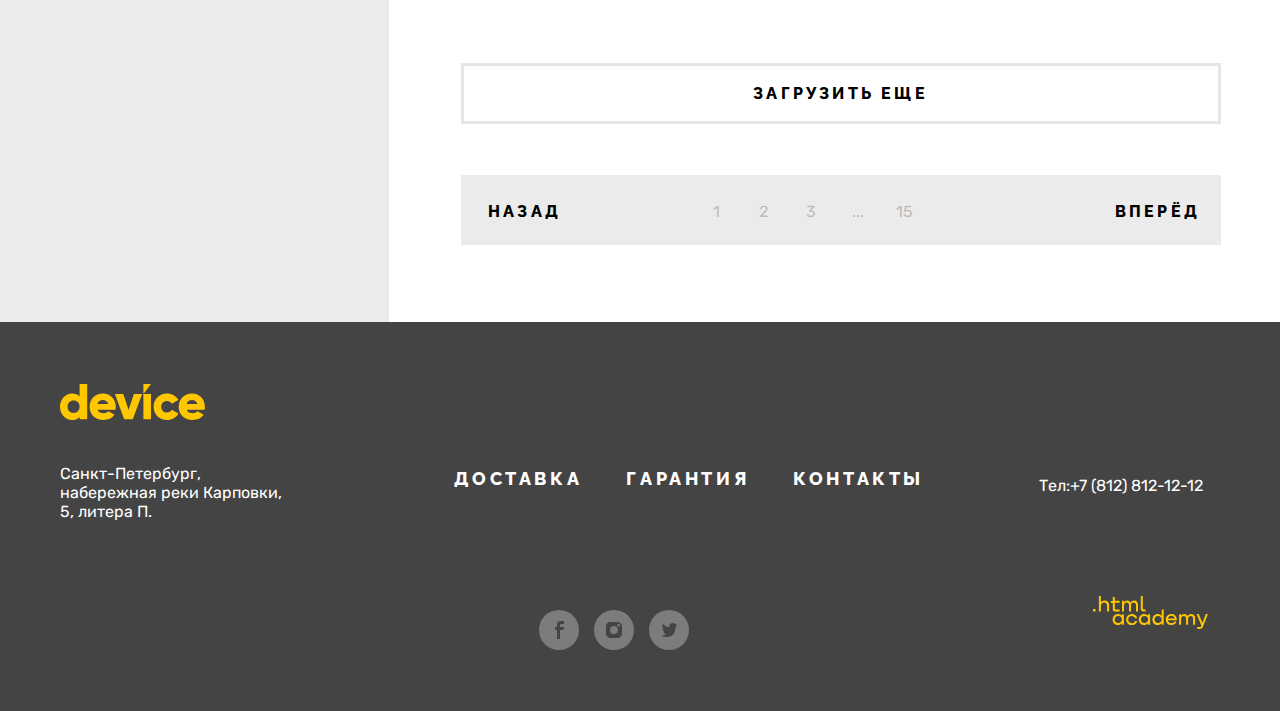
==== commit 30a67dfd: "правки" ====
--- a/catalog.html
+++ b/catalog.html
@@ -26,7 +26,7 @@
                                                 />
                                         </svg>
                                         <label for="page-search" class="visually-hidden">Поиск по сайту</label>
-                                        <input class="search-input search-input-disable search-input-active" id="page-search" name="page-search" type=text
+                                        <input class="search-input" id="page-search" name="page-search" type=text
                                             placeholder="Поиск по сайту">
                                             <button class="search-submit-button" type="submit"> Найти </button>    
                                     </div>
@@ -84,8 +84,8 @@
                     <section class="main-under-navigation">
                         <ul class="under-navigation-list catalog-under-navigation-list">
                             <li class="under-navigation-item catalog">
-                                <a class="under-navigation-link navigation-link-current" href="catalog.html"> Каталог товаров</a>
-                                <button class="plus out" name="go-to-goodspage" type="button"> <span class="visually-hidden"> Раскрыть
+                                <a class="under-navigation-link catalog-link navigation-link-current" href="catalog.html"> Каталог товаров</a>
+                                <button class="plus out" name="go-to-goodspage" type="button" tabindex="-1"> <span class="visually-hidden"> Раскрыть
                                         католог
                                         товаров
                                     </span></button>
@@ -147,7 +147,7 @@
                     <h2 class="filter-page-header">Фильтр:</h2>
                     <div class="sorting-section">
                         <form class="sorting-form" action="https://echo.htmlacademy.ru/" method="get">
-                            <label for="sorting" class="filter-page-header"> Сортировка: </label>
+                            <label for="sorting" class="filter-page-header sorting-header"> Сортировка: </label>
                             <select class="select-control" id="sorting" name="sorting">
                                 <option value="popular"> Сначала популярные </option>
                             </select>
@@ -200,27 +200,32 @@
                             <legend class="catalog-filter-title"> Цвет </legend>
                             <ul class="catalog-filter-list">
                                 <li class="catalog-filter-item">
-                                    <label class="product-color"><input class="visually-hidden control-input" name="black" type="checkbox" checked> 
+                                    <input class="visually-hidden control-input" id="black" name="black" type="checkbox" checked> 
+                                    <label for="black" class="product-color">
                                         <span class="control-mark"></span>
                                         <span class="control-label color-name">  Чёрный</span></label>
                                 </li>
                                 <li class="catalog-filter-item">
-                                    <label class="product-color"><input class="visually-hidden control-input" name="white" type="checkbox" checked>
+                                    <input class="visually-hidden control-input" id="white" name="white" type="checkbox" checked>
+                                    <label for="white" class="product-color">
                                         <span class="control-mark"></span>
                                         <span class="control-label color-name"> Белый </span></label>
                                 </li>
                                 <li class="catalog-filter-item">
-                                    <label class="product-color"><input class="visually-hidden control-input" name="blue" type="checkbox"> 
+                                    <input class="visually-hidden control-input" id="blue" name="blue" type="checkbox"> 
+                                    <label for="blue" class="product-color">
                                         <span class="control-mark"></span>
                                         <span class="control-label color-name"> Синий </span></label>
                                 </li>
                                 <li class="catalog-filter-item">
-                                    <label class="product-color"><input class="visually-hidden control-input" name="red" type="checkbox"> 
+                                    <input class="visually-hidden control-input" id="red" name="red" type="checkbox"> 
+                                    <label for="red" class="product-color">
                                         <span class="control-mark"></span>
                                         <span class="control-label color-name">  Красный </span></label>
                                 </li>
                                 <li class="catalog-filter-item">
-                                    <label class="product-color"><input class="visually-hidden control-input" name="pink" type="checkbox"> 
+                                    <input class="visually-hidden control-input" id="pink" name="pink" type="checkbox"> 
+                                    <label for="pink" class="product-color">
                                         <span class="control-mark"></span>
                                         <span class="control-label color-name"> Розовый </span></label>
                                 </li>
@@ -231,12 +236,14 @@
                             <legend class="catalog-filter-title"> Bluetooth </legend>
                             <ul class="catalog-filter-list">
                             <li class="catalog-filter-item">  
-                                <label class="bluetooth-option"><input class="visually-hidden control-input" name="bluetooth-option" type="radio" value="on">
+                                <input class="visually-hidden control-input" name="bluetooth-option" type="radio" value="on" id="bluetooth-on" checked>
+                                <label for="bluetooth-on" class="bluetooth-option">
                                     <span class="control-mark"></span>
                                     <span class="control-label option-name"> Есть </span></label></li>
                             </li>
                                 <li class="catalog-filter-item">    
-                            <label class="bluetooth-option"> <input class="visually-hidden control-input" name="bluetooth-option" type="radio" value="off" >
+                                <input class="visually-hidden control-input" name="bluetooth-option" type="radio" value="off" id="bluetooth-off" >
+                            <label for="bluetooth-off" class="bluetooth-option">
                                 <span class="control-mark"></span>
                                 <span class="control-label option-name"> Нет </span></label></li>
                             </ul>    
--- a/styles/styles.css
+++ b/styles/styles.css
@@ -99,8 +99,10 @@
 
 .upper-navigation-link {
     width: min-content;
-    padding: 10px;
-    padding-left:0;
+    padding-top: 13px;
+    padding-bottom: 13px;
+    padding-right: 21px;
+    padding-left: 21px; 
     border: 2px solid transparent;
     position: relative;
     font-size: 16px;
@@ -347,6 +349,13 @@
     display: none;
 }
 
+.switch-slider-radio[type="radio"]:checked + .section-switching >.switch-section-item >.button   {
+    color: #FFE17F;
+    background: #000000;
+    width: 280px;
+    text-align: left; /*Очень странно применяется*/
+}
+
 .service-slider {
     width: 814px;
     display: flex;
@@ -402,7 +411,7 @@
 .delivery-companies-list {
     padding: 0;
     margin-top:0;
-    margin-bottom: 52px;
+    margin-bottom: 95px;
     list-style-type: none;
 }
 
@@ -452,7 +461,6 @@
 
 .write-to-us {
     margin-top:0;
-  /* Применила отступ снизу к контейнеру, иначе кнопка "Напишите нам все равно прижата к низу раздела*/
 }
 
 .about-us {
@@ -603,14 +611,33 @@
     color:#000000;
     text-decoration: none;
     text-transform: uppercase;
-    padding: 10px;
+    padding: 14px 20px;
     width: max-content;
     border: 2px solid transparent;
     box-sizing: border-box;
 }
 
-.navigation-link-current {
-    padding-left: 0; /*Почему-то не применяется*/
+.catalog-link {
+    padding-left: 16px; 
+}
+
+.catalog-link:hover::after {
+    display: none;
+}
+
+.catalog-link:hover ~ .plus:hover::before,  /*Не получается применить цвет*/
+.navigation-link-current:hover ~ .plus:hover::after {
+    background-color: #000000;
+}
+
+.catalog-link:hover ~ .plus:hover,
+.catalog-link:hover ~ .plus:hover {
+    border-color: #000000;
+}
+
+
+.catalog-link:hover ~ .plus::before {
+    display: none;
 }
 
 .emphasise {
@@ -681,11 +708,6 @@
     color: #444444;
 }
 
-/*li .current-section-button {
-    color: #FFE17F;
-    background-color: #000000;
-}*/
-
 .contact-phone {
     color: #444444;
 }
@@ -856,6 +878,7 @@
 .footer-contact-phone {
     width:auto;
     margin: 0;
+    padding: 5px 15px;
     color: #FFFFFF;
     display: block;
     text-decoration: none;
@@ -867,7 +890,7 @@
 
 .additional-page-link {
     position: relative;
-    padding: 5px;
+    padding: 14px 20px;
     font-family:"Raleway", sans-serif;
     letter-spacing: 0.2em;
     font-weight: 800;
@@ -891,8 +914,8 @@
     height: 2px;
     position: absolute;
     bottom: 0;
-    left:5px;
-    right: 5px;
+    left:20px;
+    right: 20px;
     background-color: rgba(255, 199, 0, 1);
 }
 
@@ -931,6 +954,7 @@
 
 .htmlacademy-logo {
     border: 2px solid transparent;
+    padding: 10px 10px;
 }
 
 .htmlacademy-logo .navigation-icon {
@@ -1000,7 +1024,7 @@
     outline: 5px solid #AF4FFF;
 }
 
-.links-onthepage-link:hover { /*Не меняется цвет текста при наведении*/
+.links-onthepage-link:hover { 
     color: #000000;
     opacity: 1;
 }
@@ -1023,6 +1047,8 @@
     margin: 0;
     padding-top: 71px;
     padding-left: 60px; 
+    padding-right: 69px;
+    background-color: #EBEBEB;
 
 }
 
@@ -1036,14 +1062,22 @@
     text-transform: uppercase;
     vertical-align: middle;
     margin: 0;
-    margin-right: 104px;
-    padding: 0;
-    width: 236px;
+    padding-top: 25px;
+    padding-bottom: 25px;
+    padding-left: 60px;
+    padding-right: 69px;
+    width: 329px;
+    box-sizing: border-box;
+    background-color: #DCDCDC;
+}
+
+.sorting-header {
+    background-color: transparent;
 }
 
 .sorting-form {
     line-height: 19px;
-    margin-right: 170px; 
+    margin-right: 290px; 
 }
 
 form .filter-page-header {
@@ -1109,6 +1143,7 @@
 }
 
 .pagination-link {
+    display: block;
     font-size: 16px;
     line-height: 19px;
     color: rgba(68, 68, 68, 0.3);
@@ -1131,9 +1166,6 @@
     background-color: #DCDCDC;
 }
 
-/* Сетка для страницы каталога */
-
-
 .login-name {
     margin-left:auto;
     position: relative;
@@ -1159,7 +1191,9 @@
 
 .sorting-section {
     display: flex;
-    padding: 0;
+    padding-top: 25px;
+    padding-bottom: 25px;
+    padding-left: 72px;
 }
 
 .catalog-section {
@@ -1167,7 +1201,7 @@
 }
 
 .button-ascending {
-    margin-left: auto; /*Перестал действовать*/
+    margin-left: auto; 
     width: 19px;
     margin-right: 19px;
 }
@@ -1218,13 +1252,13 @@
     font-size: 16px;
     background-color: transparent;
     appearance: none;
-    padding-right: 26px;
+    padding-right: 41px;
     padding-left: 13px;
     padding-top: 4px;
     padding-bottom: 7px;
     background-image: url("../img/open-select.svg");
     background-repeat: no-repeat;
-    background-position: right center;
+    background-position: right 15px center;
 }
 
 .select-control:hover {
@@ -1241,9 +1275,6 @@
 
 .catalog-filter-section {
     display: flex;
-    padding-top: 25px;
-    padding-bottom: 25px;
-    padding-left: 60px;
 }
 
 .catalog-filter-body {
@@ -1317,7 +1348,8 @@
 .pagination-item {
     margin-right: 30px;
     flex-shrink: 0;
-    width: min-content;
+    width: 17px;
+    text-align: center;
 }
 
 .pagination-prev {
@@ -1369,7 +1401,7 @@
 
 .button {
     box-sizing: border-box;
-    min-width: 220px;
+    min-width: 200px;
     font-family: "Raleway",sans-serif;
     font-weight: 800;
     font-size: 18px;
@@ -1408,10 +1440,6 @@
     text-align: left;
 }
 
-
-
-/*Декоративные элементы*/
-
 .product-slider-1::before {
     content: '01';
     font-family: "Rubik",sans-serif;
@@ -1477,53 +1505,76 @@
 
 .form-wrapper  .navigation-icon {
     position: absolute;
-    right: 20px;
     top: 50%;
-    left: 0;
+    left: 16px;
     margin: auto 0;
     transform: translateY(-50%);
 }
 
 .enter .navigation-icon {
     position: absolute;
-    right: 12px;
     top: 0;
     bottom: 0;
-    left: 0;
+    left: 21px;
     margin: auto 0;
 }
 
 .enter-link {
     position: relative;
-    padding-left: 25px;
+    padding-left: 46px;
 }
 
 .compare .navigation-icon {
     position: absolute;
-    right: 10px;
     top: 0;
     bottom: 0;
-    left: 0;
+    left: 21px;
     margin: auto 0;
 }
 
 .compare-link {
     position: relative;
-    padding-left: 20px;
+    padding-left: 41px;
 } 
 
 .cart .navigation-icon {
     position: absolute;
-    right: 10px;
     top: 0;
     bottom: 0;
     left: 19px;
     margin: auto 0;
 }
 
+.cart-link::before {
+    content: '2';
+    font-family: "Rubik",sans-serif;
+    font-weight: normal;
+    font-size: 14px;
+    line-height: 17px;
+    color: rgba(0,0,0, 1);
+    position: absolute;
+    background-color: #FFFFFF;
+    width: 21px;
+    height: 21px;
+    border-radius: 50%;
+    left:0;
+    top: 50%;
+    transform: translateY(-50%);
+    text-align: center;
+    z-index: 1;
+}
+
+.cart-link:hover::before {
+    color: rgba(0,0,0, 0.6);
+}
+
+.cart-link:active::before {
+    color: rgba(0,0,0, 0.3);
+}
+
 .cart-link {
    position: relative;
-   padding-left: 45px; 
+   padding-left: 44px; 
 }
 
 .close-cart-link ~ .popover-cart {
@@ -1542,12 +1593,13 @@
 .slider-button {
     margin:0;
     padding: 0;
-    border: none;
+    border: 2px solid transparent;
     background-color: transparent;
+    border-radius: 5px;
     display: block;
     cursor: pointer;
-    width: 20px;
-    height: 60px;
+    width: 40px;
+    height: 80px;
 }
 
 .slider-button .navigation-icon {
@@ -1558,11 +1610,10 @@
     fill:rgba(0, 0, 0, 0.8); 
 } 
 
-.slider-button:focus-visible .navigation-icon {
-    border: 2px solid #AF4FFF;
+.slider-button:focus-visible {
+    border-color: #AF4FFF;
     outline: none;
     box-sizing: border-box;
-    border-radius: 5px;
 }
 
 .slider-button:active .navigation-icon {
@@ -1577,15 +1628,6 @@
 .img-slide {
     box-sizing: border-box;
     margin-right: 40px;
-}
-
-.login-name .navigation-icon {
-    position: absolute;
-    right: 12px;
-    top: 0;
-    bottom: 0;
-    left: 0;
-    margin: auto 0;
 }
 
 .out {
@@ -1631,17 +1673,14 @@
     position: relative;
 }
 
-/*Состояния*/
-
-
 .under-navigation-link:hover::after{
     content:'';
     height: 2px;
     background-color: rgba(0,0,0, 1);
     position: absolute;
     bottom:0;
-    left:10px;
-    right: 10px;
+    left:20px;
+    right: 20px;
 
 }
 
@@ -1683,10 +1722,9 @@
 
 .subcribe-button {
     position: absolute;
-    top:-4px;
     display:inline-block;
     width: 260px;
-    height: 55px;
+    height: 51px;
     box-sizing: border-box;
     padding-top: 17px;
     padding-bottom: 18px;
@@ -1695,7 +1733,7 @@
     font-family: "Raleway",sans-serif;
     font-weight: 800;
     font-size: 18px;
-    line-height: 22px;
+    line-height: 14px;
     color: #000000;
     border: 3px solid rgba(0, 0, 0, 0.1);
     background: transparent;
@@ -1851,19 +1889,16 @@
 
 .login-name .navigation-icon {
     position: absolute;
-    right: 10px;
     top: 0;
     bottom: 0;
-    left: 0;
+    left: 21px;
     margin: auto 0;
 }
 
 .login-name-link {
     position: relative;
-    padding-left: 25px;
-}
-
-/*Формы*/
+    padding-left: 46px;
+}
 
 .email-input {
     box-sizing: border-box;
@@ -1889,7 +1924,7 @@
 }
 
 .email-input:focus-visible {
-    outline: 3px solid #DCDCDC;
+    outline: none;
     background-color: #DCDCDC;
     border: none;
     box-sizing: border-box;
@@ -1905,7 +1940,7 @@
 }
 
 .search-form {
-    width:516px;
+    width:420px;
     box-sizing: border-box;
     position: relative;
 }
@@ -1916,7 +1951,7 @@
     box-sizing: border-box;
     border: 2px solid transparent;
     border-radius: 20px;
-    padding-left: 36px;
+    padding-left: 52px;
     padding-top: 10px;
     padding-bottom: 10px;
     padding-right: 10px;
@@ -1924,6 +1959,7 @@
 }
 
 .search-submit-button {
+    box-sizing: border-box;
     padding-top: 10px;
     padding-bottom: 10px;
     text-align: center;
@@ -1934,8 +1970,9 @@
     line-height: 17px;
     cursor: pointer;
     border: 2px solid transparent;
-    display: inline-block;
+    display: none;
     width: 160px;
+    height: 39px;
     position: absolute;
     right: 0;
     border-bottom-right-radius: 20px;
@@ -1994,18 +2031,13 @@
    border-radius: 20px;
 }
 
-.search-input-active::placeholder {
-    color:rgba(0, 0, 0, 1);
-} 
-
-.search-input-active {
-    border-color:rgba(0, 0, 0, 1);
-}
-
-/*
+.search-input:active {
+    border-color: rgba(0,0,0, 1);
+}
+
 .search-input:active + .search-submit-button {
     display: inline-block;
-}*/
+}
 
 .form-wrapper {
     position: relative;
@@ -2048,6 +2080,10 @@
 .range-toggle:focus-visible {
     border: 2px solid #AF4FFF;
     outline: none;
+} 
+
+.range-toggle:focus-visible  ~ .range-wrapper-inputs > .catalog-filter-label { /*Не получается*/
+    color: #AF4FFF;
 } 
 
 .range-toggle:active {
@@ -2226,31 +2262,59 @@
 
 }
 
-.control-input[type="checkbox"]:checked + .control-mark { 
+.control-input[type="checkbox"]:checked + .product-color .control-mark { 
     border-color: rgba(0, 0, 0, 1);
 }
 
-.control-label:hover ~ .control-mark { /*Ничего не меняется*/
+.control-input[type="checkbox"]:checked + .product-color:hover .control-mark { 
     border-color: rgba(0, 0, 0, 0.5);
 }
 
-.control-input:focus-visible + .control-mark {  /*Не применяется к радиокнопкам*/
+.product-color:hover { 
+    color: rgba(0, 0, 0, 1);
+}
+
+.control-input[type="checkbox"]:checked ~ .product-color:hover {
+    color: rgba(0, 0, 0, 0.5);
+}
+
+.product-color:hover ~ .control-label { 
+    color: rgba(0, 0, 0, 0.5);
+}
+
+.control-input:focus-visible + .product-color .control-label {  
+    color: #AF4FFF;
+}
+
+.control-input:focus-visible + .product-color .control-mark {  
     border-color: #AF4FFF;
 }
 
-.control-input:focus-visible ~ .control-label {
+.control-input:focus-visible + .product-color .control-mark::before {  
     color: #AF4FFF;
 }
 
-.control-label:active .control-mark {
+.control-input[type="checkbox"]:checked:focus-visible + .product-color .control-mark {
+    border-color: #AF4FFF;
+}
+
+.product-color:active .control-mark {
     border-color: rgba(0,0,0, 0.2);
 }
 
-.product-color:active {
-    color: rgba(0, 0, 0, 0.5);
-}
-
-.control-input[type="checkbox"]:checked + .control-mark::before {
+.product-color:active .control-label {
+    color: rgba(0, 0, 0, 0.2);
+}
+
+.product-color:active .control-mark::before {
+    color: rgba(0,0,0, 0.2);
+}
+
+.control-input[type="checkbox"]:checked ~ .product-color:active .control-mark {
+    border-color: rgba(0,0,0, 0.2);
+}
+
+.control-input[type="checkbox"]:checked ~ .product-color .control-mark::before {
   position: absolute;
   left: 2px;
   content: '\0041';
@@ -2260,7 +2324,7 @@
   font-weight: normal;
   line-height: 1;
    -webkit-font-smoothing: antialiased;
-   -moz-osx-font-smoothing: grayscale
+   -moz-osx-font-smoothing: grayscale;
 }
 
 .bluetooth-option {
@@ -2274,7 +2338,7 @@
     border-radius: 50%;
 }
 
-.control-input[type="radio"]:checked + .control-mark::before {
+.control-input[type="radio"]:checked ~ .bluetooth-option .control-mark::before {
     position: absolute;
     top: 4px;
     left: 4px;
@@ -2285,20 +2349,60 @@
     content: "";
   }
 
-  .control-input[type="radio"]:checked + .control-mark {
-      border-color:rgba(0, 0, 0, 1);
-  }
-
-  .bluetooth-option:hover {
-      color:rgba(0,0,0, 0.5);
-  }
-
-  .control-input[type="radio"]:checked:hover .bluetooth-option {
-      color:rgba(0,0,0, 1); /*Не работает*/
-  }
-
-  .bluetooth-option:hover ~ .control-mark { /*Ничего не меняется*/
-    border-color: rgba(0, 0, 0, 0.5);
+.control-input[type="radio"]:checked ~ .bluetooth-option .control-mark {
+    border-color: rgba(0, 0, 0, 1);
+}
+
+.control-input[type="radio"]:checked ~ .bluetooth-option:hover .control-mark {
+    border-color: rgba(0,0,0, 0.5);
+}
+
+.control-input[type="radio"]:checked ~ .bluetooth-option:hover .control-mark::before {
+    background-color: rgba(0,0,0, 0.5);
+}
+  
+.control-input[type="radio"]:checked ~ .bluetooth-option:hover .control-label {
+    color: rgba(0,0,0, 0.5);
+}
+  
+.control-input:focus-visible + .bluetooth-option .control-label {  
+    color: #AF4FFF;
+}
+
+.control-input:focus-visible + .bluetooth-option .control-mark {  
+    border-color: #AF4FFF;
+}
+
+.control-input[type="radio"]:checked:focus-visible + .bluetooth-option .control-mark::before {  
+    background-color: #AF4FFF;
+}
+
+.control-input[type="radio"]:checked:focus-visible + .bluetooth-option .control-mark {
+    border-color: #AF4FFF;
+}
+
+.bluetooth-option:active .control-mark {
+    border-color: rgba(0,0,0, 0.2);
+}
+
+.bluetooth-option:active .control-label {
+    color: rgba(0, 0, 0, 0.2);
+}
+
+.bluetooth-option:active .control-mark::before {
+    background-color: rgba(0,0,0, 0.2);
+}
+
+.control-input[type="radio"]:checked ~ .bluetooth-option:active .control-mark {
+    border-color: rgba(0,0,0, 0.2);
+}
+
+.control-input[type="radio"]:checked ~ .bluetooth-option:active .control-mark::before {
+    background-color: rgba(0,0,0, 0.2);
+}
+
+.submit-button {
+    width: 200px;
 }
 
 .submit-button:hover {
@@ -2506,8 +2610,8 @@
     width: 1160px;
     position: absolute;
     left:-60px;
-    top: 40px;
-    padding-left: 45px;
+    top: 42px;
+    padding-left: 61px;
     padding-right: 59px;
     box-sizing: border-box;
     z-index: 3;
@@ -2570,10 +2674,11 @@
     z-index: 5;
   }
 
-  /*
+  
+ 
 .modal-container-close {
       display: none;
-  }*/
+  }
 
 .modal {
     position: relative;
@@ -2597,7 +2702,6 @@
     border-radius: 50%;
     width: 50px;
     height: 50px;
-    top: 89px;
     right: 80px;
 }
 
@@ -2704,12 +2808,34 @@
 .change-amount-button {
     cursor: pointer;
     display: inline-block;
-    position: absolute;
     border: 2px solid transparent;
     background-color: transparent;
     width: 35px;
     height: 35px;
     border-radius: 50%;
+    align-self: center;
+    position: absolute;
+    padding: 0;
+}
+
+.plus-button:hover::before,
+.plus-button:hover::after {
+    background-color: rgba(0, 0, 0, 1);
+}
+
+.minus-button:hover::before {
+    background-color: rgba(0, 0, 0, 1);
+}
+
+.change-amount-button:focus-visible {
+    border-color: #AF4FFF;
+    outline: none;
+}
+
+.plus-button:active::before,
+.plus-button:active::after,
+.minus-button:active::before {
+    background-color: rgba(0, 0, 0, 0.3);
 }
 
 .plus-button::before,
@@ -2740,15 +2866,14 @@
     transform: translate(-50%, -50%);
 }
 
+.minus-button {
+    bottom: 8px;
+    left: 10px;
+}
+
 .plus-button {
-    left: 0;
-    bottom: 0;
-    transform: translate(-50%, -50%);
-}
-
-.minus-button {
-    right: 0;
-    bottom: 0;
+    bottom: 8px;
+    right: 10px;
 }
 
 .additional-info {
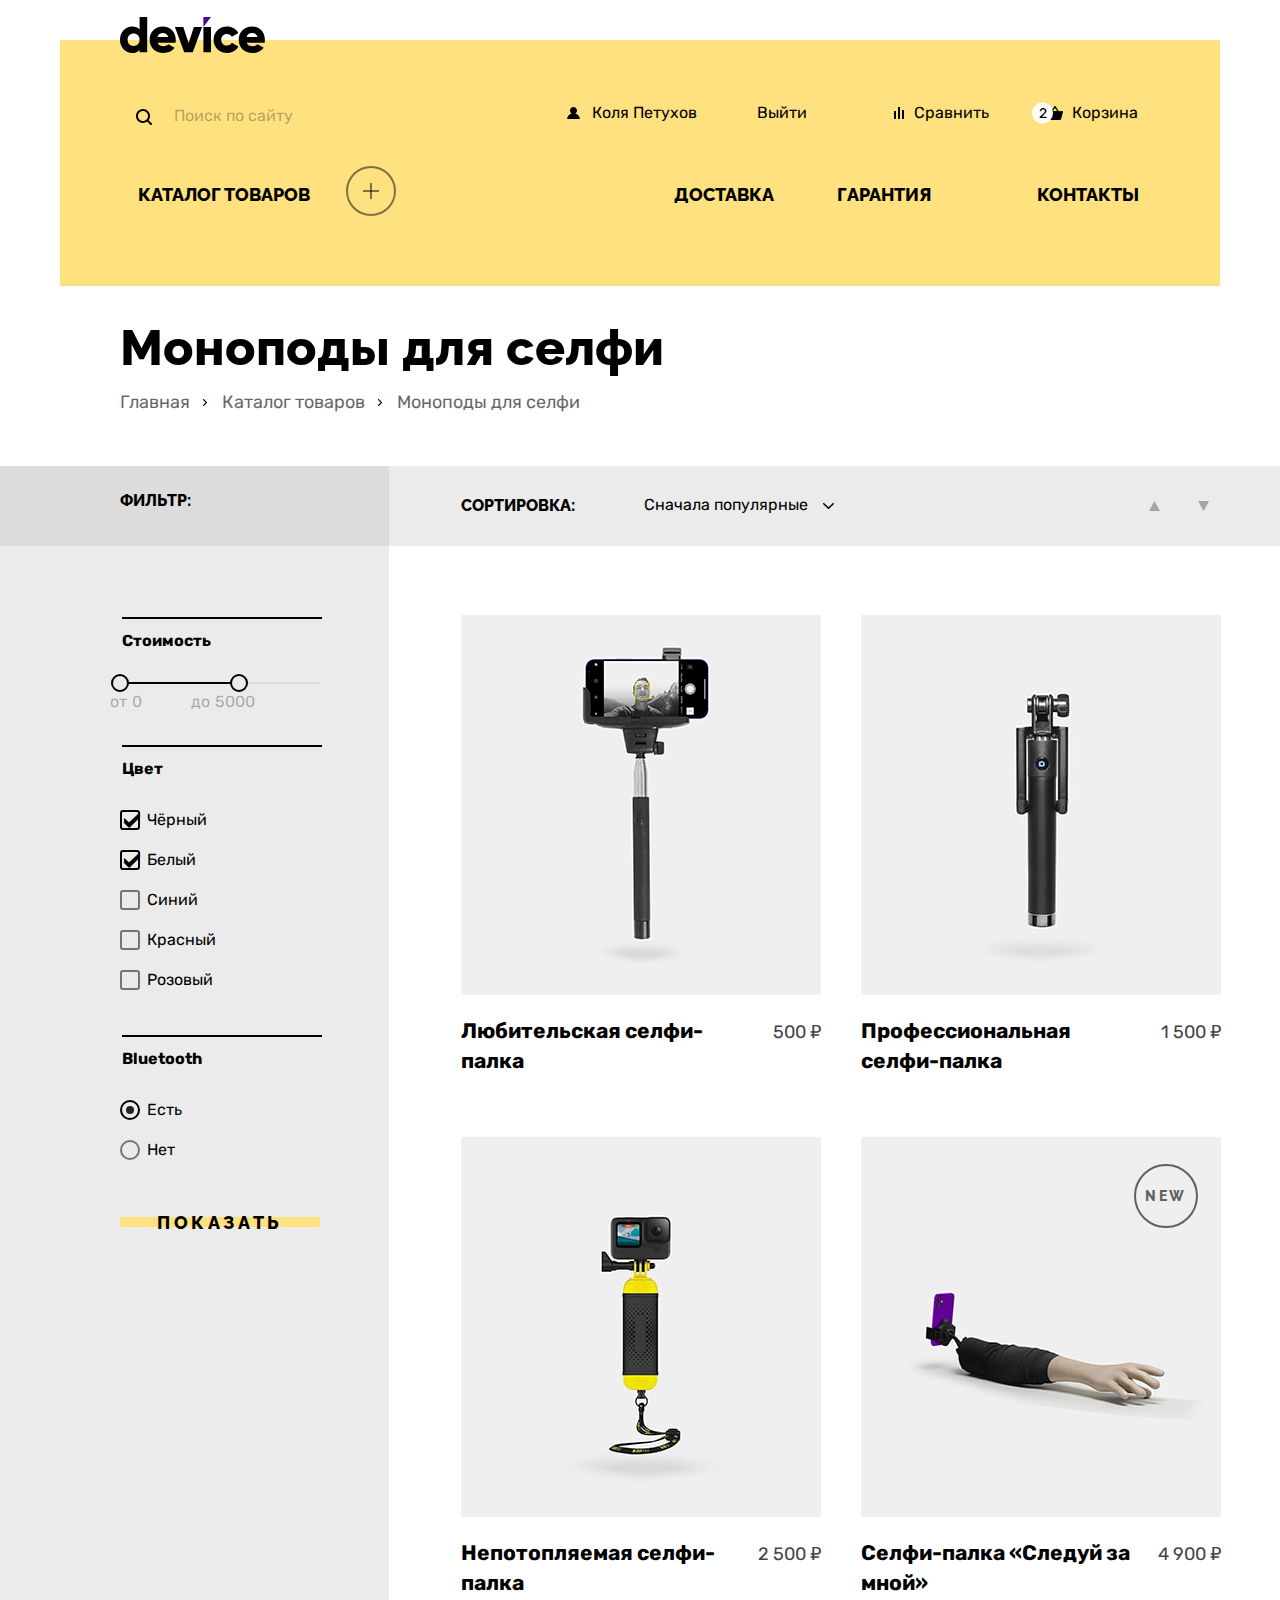
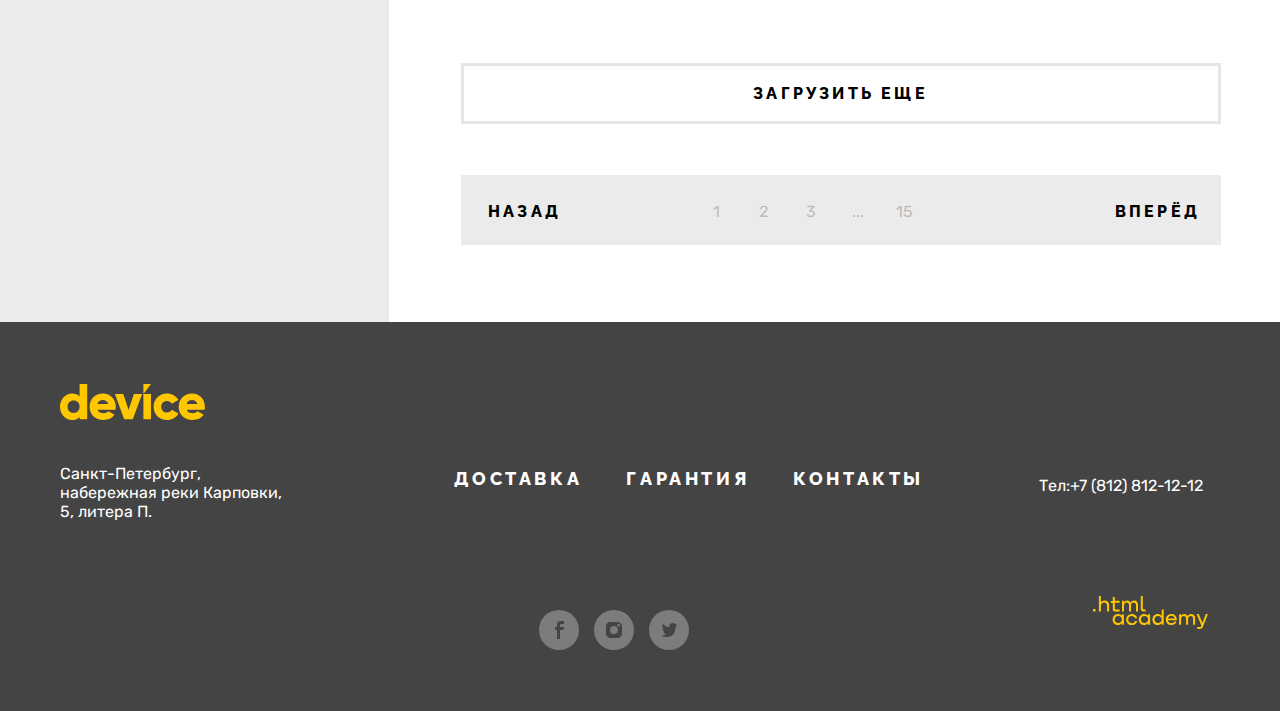
==== commit 303526c2: "на защиту" ====
--- a/catalog.html
+++ b/catalog.html
@@ -2,6 +2,7 @@
 <html lang="ru">
 
 <head>
+    <link rel="icon" href="favicon.ico">
     <meta charset="utf-8">
     <link rel="stylesheet" href="styles/styles.css">
     <title>HTML Academy: Девайс</title>
@@ -22,13 +23,13 @@
                                         <svg class="navigation-icon" aria-hidden="true" focusable="false" width="16"
                                             height="16" fill="none" xmlns="http://www.w3.org/2000/svg">
                                             <path
-                                                d="m15.7 14.3-3.1-3.1C13.5 10 14 8.6 14 7c0-3.9-3.1-7-7-7S0 3.1 0 7s3.1 7 7 7c1.6 0 3-.5 4.2-1.4l3.1 3.1c.2.2.4.3.7.3.6 0 1-.4 1-1 0-.2-.1-.5-.3-.7ZM2 7c0-2.8 2.2-5 5-5s5 2.2 5 5-2.2 5-5 5-5-2.2-5-5Z" fill="#000"
-                                                />
+                                                d="m15.7 14.3-3.1-3.1C13.5 10 14 8.6 14 7c0-3.9-3.1-7-7-7S0 3.1 0 7s3.1 7 7 7c1.6 0 3-.5 4.2-1.4l3.1 3.1c.2.2.4.3.7.3.6 0 1-.4 1-1 0-.2-.1-.5-.3-.7ZM2 7c0-2.8 2.2-5 5-5s5 2.2 5 5-2.2 5-5 5-5-2.2-5-5Z"
+                                                fill="#000" />
                                         </svg>
                                         <label for="page-search" class="visually-hidden">Поиск по сайту</label>
                                         <input class="search-input" id="page-search" name="page-search" type=text
                                             placeholder="Поиск по сайту">
-                                            <button class="search-submit-button" type="submit"> Найти </button>    
+                                        <button class="search-submit-button" type="submit"> Найти </button>
                                     </div>
                                 </form>
                             </li>
@@ -37,8 +38,7 @@
                                         aria-hidden="true" focusable="false" width="13" height="12" fill="none"
                                         xmlns="http://www.w3.org/2000/svg">
                                         <path
-                                            d="M0 12h13c-.2-2.6-2.1-4.8-4.7-5.5 1-.6 1.7-1.7 1.7-3C10 1.6 8.4 0 6.5 0S3 1.6 3 3.5c0 1.3.7 2.4 1.7 3C2.1 7.2.2 9.4 0 12Z"
-                                            />
+                                            d="M0 12h13c-.2-2.6-2.1-4.8-4.7-5.5 1-.6 1.7-1.7 1.7-3C10 1.6 8.4 0 6.5 0S3 1.6 3 3.5c0 1.3.7 2.4 1.7 3C2.1 7.2.2 9.4 0 12Z" />
                                     </svg> Коля
                                     Петухов </a></li>
                             <li class="upper-navigation-item out"> <a class="upper-navigation-link" href="#"> Выйти </a>
@@ -46,63 +46,87 @@
                             <li class="upper-navigation-item compare"> <a class="upper-navigation-link compare-link"
                                     href="#"> <svg class="navigation-icon" aria-hidden="true" focusable="false"
                                         width="10" height="12" fill="none" xmlns="http://www.w3.org/2000/svg">
-                                        <path d="M6 0H4v12h2V0ZM2 4H0v8h2V4ZM10 3H8v9h2V3Z"/>
+                                        <path d="M6 0H4v12h2V0ZM2 4H0v8h2V4ZM10 3H8v9h2V3Z" />
                                     </svg> Сравнить
                                 </a></li>
-                            <li class="upper-navigation-item cart"> <a class="upper-navigation-link cart-link close-cart-link" href="#">
+                            <li class="upper-navigation-item cart"> <a
+                                    class="upper-navigation-link cart-link close-cart-link" href="#">
                                     <svg class="navigation-icon" aria-hidden="true" focusable="false" width="16"
                                         height="14" fill="none" xmlns="http://www.w3.org/2000/svg">
                                         <path
-                                            d="m15.3 5-3.5.2L8.6.3C8.5.1 8.2 0 8 0c-.2 0-.5.1-.6.3L4.2 5.2H.7c-.4 0-.7.3-.7.7v.2l1.9 6.8c.2.7.7 1.1 1.4 1.1h9.4c.7 0 1.2-.4 1.4-1.1L16 6v-.2c0-.4-.3-.8-.7-.8ZM8 1.9l2.2 3.2H5.9L8 1.9Z"
-                                            />
+                                            d="m15.3 5-3.5.2L8.6.3C8.5.1 8.2 0 8 0c-.2 0-.5.1-.6.3L4.2 5.2H.7c-.4 0-.7.3-.7.7v.2l1.9 6.8c.2.7.7 1.1 1.4 1.1h9.4c.7 0 1.2-.4 1.4-1.1L16 6v-.2c0-.4-.3-.8-.7-.8ZM8 1.9l2.2 3.2H5.9L8 1.9Z" />
                                     </svg> Корзина </a>
-                                    <div class="popover popover-cart">
-                                        <div class="popover-content">
-                                          <h2 class="popover-title visually-hidden">Корзина</h2>
-                                          <ul class="cart-item-list"> 
+                                <div class="popover popover-cart">
+                                    <div class="popover-content">
+                                        <h2 class="popover-title visually-hidden">Корзина</h2>
+                                        <ul class="cart-item-list">
                                             <li class="cart-item">
-                                                <img class="cart-item-img" src="img/catalog-product/product-1.jpg" width="41" height="43" alt="" tabindex="0">
+                                                <img class="cart-item-img" src="img/catalog-product/product-1.jpg"
+                                                    width="41" height="43" alt="" tabindex="0">
                                                 <p class="cart-item-title"> Любительская селфи-палка </p>
-                                            <button class="cart-item-button" type="button"> <svg class="navigation-icon" aria-hidden="true" focusable="false" width="11" height="11" fill="none" xmlns="http://www.w3.org/2000/svg"><path d="m11 1-1-1-4.5 4.5L1 0 0 1l4.5 4.5L0 10l1 1 4.5-4.5L10 11l1-1-4.5-4.5L11 1Z"/></svg> <span class="visually-hidden"> Удалить из корзины </span> </button>
+                                                <button class="cart-item-button" type="button"> <svg
+                                                        class="navigation-icon" aria-hidden="true" focusable="false"
+                                                        width="11" height="11" fill="none"
+                                                        xmlns="http://www.w3.org/2000/svg">
+                                                        <path
+                                                            d="m11 1-1-1-4.5 4.5L1 0 0 1l4.5 4.5L0 10l1 1 4.5-4.5L10 11l1-1-4.5-4.5L11 1Z" />
+                                                    </svg> <span class="visually-hidden"> Удалить из корзины </span>
+                                                </button>
                                             </li>
                                             <li class="cart-item">
-                                                <img class="cart-item-img" src="img/catalog-product/product-2.jpg" width="41" height="43" alt="" tabindex="0">
-                                                <p class="cart-item-title"> Профессиональная селфи-палка  </p>
-                                            <button class="cart-item-button" type="button"> <svg class="navigation-icon" aria-hidden="true" focusable="false" width="11" height="11" fill="none" xmlns="http://www.w3.org/2000/svg"><path d="m11 1-1-1-4.5 4.5L1 0 0 1l4.5 4.5L0 10l1 1 4.5-4.5L10 11l1-1-4.5-4.5L11 1Z"/></svg> <span class="visually-hidden"> Удалить из корзины </span> </button>
+                                                <img class="cart-item-img" src="img/catalog-product/product-2.jpg"
+                                                    width="41" height="43" alt="" tabindex="0">
+                                                <p class="cart-item-title"> Профессиональная селфи-палка </p>
+                                                <button class="cart-item-button" type="button"> <svg
+                                                        class="navigation-icon" aria-hidden="true" focusable="false"
+                                                        width="11" height="11" fill="none"
+                                                        xmlns="http://www.w3.org/2000/svg">
+                                                        <path
+                                                            d="m11 1-1-1-4.5 4.5L1 0 0 1l4.5 4.5L0 10l1 1 4.5-4.5L10 11l1-1-4.5-4.5L11 1Z" />
+                                                    </svg> <span class="visually-hidden"> Удалить из корзины </span>
+                                                </button>
                                             </li>
-                                          </ul>
-                                          <div class="total-price-container">
+                                        </ul>
+                                        <div class="total-price-container">
                                             <p class="item-amount"> Товаров: 2 </p>
                                             <p class="total-price"> Сумма: 2000 ₽ </p>
-                                          </div>
-                                          <button class="open-cart-button" type="button"> Открыть корзину </button>
                                         </div>
-                                      </div>
+                                        <button class="open-cart-button" type="button"> Открыть корзину </button>
+                                    </div>
+                                </div>
                             </li>
                         </ul>
                     </section>
                     <section class="main-under-navigation">
                         <ul class="under-navigation-list catalog-under-navigation-list">
                             <li class="under-navigation-item catalog">
-                                <a class="under-navigation-link catalog-link navigation-link-current" href="catalog.html"> Каталог товаров</a>
-                                <button class="plus out" name="go-to-goodspage" type="button" tabindex="-1"> <span class="visually-hidden"> Раскрыть
+                                <a class="under-navigation-link catalog-link navigation-link-current"
+                                    href="catalog.html"> Каталог товаров</a>
+                                <button class="plus out" name="go-to-goodspage" type="button" tabindex="-1"> <span
+                                        class="visually-hidden"> Раскрыть
                                         католог
                                         товаров
                                     </span></button>
-                                    <div class="sub-directory-popover">
-                                        <ul class="sub-directory-list">
-                                          <li class="sub-directory-item"> <a class="sub-directory-item-link" href=""> Виртуальная реальность </a></li>
-                                          <li class="sub-directory-item"> <a class="sub-directory-item-link" href=""> Моноподы для селфи </a></li>
-                                          <li class="sub-directory-item"> <a class="sub-directory-item-link" href=""> Экшн-камеры </a></li>
-                                         </ul> 
-                                         <ul class="sub-directory-list">
-                                          <li class="sub-directory-item"> <a class="sub-directory-item-link" href=""> Фитнес-браслеты </a></li>
-                                          <li class="sub-directory-item"> <a class="sub-directory-item-link" href="">Умные часы </a></li>
-                                        </ul>  
-                                        <ul class="sub-directory-list">
-                                          <li class="sub-directory-item"> <a class="sub-directory-item-link" href=""> Квадрокоптеры </a></li>
-                                        </ul>  
-                                      </div>
+                                <div class="sub-directory-popover">
+                                    <ul class="sub-directory-list">
+                                        <li class="sub-directory-item"> <a class="sub-directory-item-link" href="">
+                                                Виртуальная реальность </a></li>
+                                        <li class="sub-directory-item"> <a class="sub-directory-item-link" href="">
+                                                Моноподы для селфи </a></li>
+                                        <li class="sub-directory-item"> <a class="sub-directory-item-link" href="">
+                                                Экшн-камеры </a></li>
+                                    </ul>
+                                    <ul class="sub-directory-list">
+                                        <li class="sub-directory-item"> <a class="sub-directory-item-link" href="">
+                                                Фитнес-браслеты </a></li>
+                                        <li class="sub-directory-item"> <a class="sub-directory-item-link" href="">Умные
+                                                часы </a></li>
+                                    </ul>
+                                    <ul class="sub-directory-list">
+                                        <li class="sub-directory-item"> <a class="sub-directory-item-link" href="">
+                                                Квадрокоптеры </a></li>
+                                    </ul>
+                                </div>
                             </li>
                             <li class="under-navigation-item delivery"> <a class="under-navigation-link"
                                     href="#">Доставка</a></li>
@@ -185,13 +209,13 @@
                                                 class="visually-hidden">
                                                 Изменить
                                                 максимальную стоимость</span> </button>
+                                        <div class="range-wrapper-inputs">
+                                            <label class="catalog-filter-label"> от <input class="range-input"
+                                                    type="number" value="0" name="min-price" tabindex="-1"> </label>
+                                            <label class="catalog-filter-label"> до <input class="range-input"
+                                                    type="number" value="5000" name="max-price" tabindex="-1"> </label>
+                                        </div>
                                     </div>
-                                </div>
-                                <div class="range-wrapper-inputs">
-                                    <label class="catalog-filter-label"> от <input class="range-input" type="number"
-                                            value="0" name="min-price" tabindex="-1"> </label>
-                                    <label class="catalog-filter-label"> до <input class="range-input" type="number"
-                                            value="5000" name="max-price" tabindex="-1"> </label>
                                 </div>
                             </div>
                         </fieldset>
@@ -200,31 +224,33 @@
                             <legend class="catalog-filter-title"> Цвет </legend>
                             <ul class="catalog-filter-list">
                                 <li class="catalog-filter-item">
-                                    <input class="visually-hidden control-input" id="black" name="black" type="checkbox" checked> 
+                                    <input class="visually-hidden control-input" id="black" name="black" type="checkbox"
+                                        checked>
                                     <label for="black" class="product-color">
                                         <span class="control-mark"></span>
-                                        <span class="control-label color-name">  Чёрный</span></label>
-                                </li>
-                                <li class="catalog-filter-item">
-                                    <input class="visually-hidden control-input" id="white" name="white" type="checkbox" checked>
+                                        <span class="control-label color-name"> Чёрный</span></label>
+                                </li>
+                                <li class="catalog-filter-item">
+                                    <input class="visually-hidden control-input" id="white" name="white" type="checkbox"
+                                        checked>
                                     <label for="white" class="product-color">
                                         <span class="control-mark"></span>
                                         <span class="control-label color-name"> Белый </span></label>
                                 </li>
                                 <li class="catalog-filter-item">
-                                    <input class="visually-hidden control-input" id="blue" name="blue" type="checkbox"> 
+                                    <input class="visually-hidden control-input" id="blue" name="blue" type="checkbox">
                                     <label for="blue" class="product-color">
                                         <span class="control-mark"></span>
                                         <span class="control-label color-name"> Синий </span></label>
                                 </li>
                                 <li class="catalog-filter-item">
-                                    <input class="visually-hidden control-input" id="red" name="red" type="checkbox"> 
+                                    <input class="visually-hidden control-input" id="red" name="red" type="checkbox">
                                     <label for="red" class="product-color">
                                         <span class="control-mark"></span>
-                                        <span class="control-label color-name">  Красный </span></label>
-                                </li>
-                                <li class="catalog-filter-item">
-                                    <input class="visually-hidden control-input" id="pink" name="pink" type="checkbox"> 
+                                        <span class="control-label color-name"> Красный </span></label>
+                                </li>
+                                <li class="catalog-filter-item">
+                                    <input class="visually-hidden control-input" id="pink" name="pink" type="checkbox">
                                     <label for="pink" class="product-color">
                                         <span class="control-mark"></span>
                                         <span class="control-label color-name"> Розовый </span></label>
@@ -235,18 +261,22 @@
                         <fieldset class="catalog-filter-group">
                             <legend class="catalog-filter-title"> Bluetooth </legend>
                             <ul class="catalog-filter-list">
-                            <li class="catalog-filter-item">  
-                                <input class="visually-hidden control-input" name="bluetooth-option" type="radio" value="on" id="bluetooth-on" checked>
-                                <label for="bluetooth-on" class="bluetooth-option">
-                                    <span class="control-mark"></span>
-                                    <span class="control-label option-name"> Есть </span></label></li>
-                            </li>
-                                <li class="catalog-filter-item">    
-                                <input class="visually-hidden control-input" name="bluetooth-option" type="radio" value="off" id="bluetooth-off" >
-                            <label for="bluetooth-off" class="bluetooth-option">
-                                <span class="control-mark"></span>
-                                <span class="control-label option-name"> Нет </span></label></li>
-                            </ul>    
+                                <li class="catalog-filter-item">
+                                    <input class="visually-hidden control-input" name="bluetooth-option" type="radio"
+                                        value="on" id="bluetooth-on" checked>
+                                    <label for="bluetooth-on" class="bluetooth-option">
+                                        <span class="control-mark"></span>
+                                        <span class="control-label option-name"> Есть </span></label>
+                                </li>
+                                </li>
+                                <li class="catalog-filter-item">
+                                    <input class="visually-hidden control-input" name="bluetooth-option" type="radio"
+                                        value="off" id="bluetooth-off">
+                                    <label for="bluetooth-off" class="bluetooth-option">
+                                        <span class="control-mark"></span>
+                                        <span class="control-label option-name"> Нет </span></label>
+                                </li>
+                            </ul>
                         </fieldset>
                         <button class="button submit-button" type="submit"> Показать </button>
                     </form>
@@ -263,7 +293,7 @@
                                     <span class="product-card-price"> 500 ₽</span>
                                 </div>
                                 <div class="product-card-popover">
-                                <a class="more-about-product" href="#" tabindex="-1"> Подробнее </a>
+                                    <a class="more-about-product" href="#" tabindex="-1"> Подробнее </a>
                                 </div>
                             </li>
                             <li class="product-card" tabindex="0">
@@ -275,7 +305,7 @@
                                     <span class="product-card-price"> 1 500 ₽</span>
                                 </div>
                                 <div class="product-card-popover">
-                                <a class="more-about-product" href="#" tabindex="-1"> Подробнее </a>
+                                    <a class="more-about-product" href="#" tabindex="-1"> Подробнее </a>
                                 </div>
                             </li>
                             <li class="product-card" tabindex="0">
@@ -287,7 +317,7 @@
                                     <span class="product-card-price"> 2 500 ₽</span>
                                 </div>
                                 <div class="product-card-popover">
-                                <a class="more-about-product" href="#" tabindex="-1"> Подробнее </a>
+                                    <a class="more-about-product" href="#" tabindex="-1"> Подробнее </a>
                                 </div>
                             </li>
                             <li class="product-card" tabindex="0">
@@ -299,7 +329,7 @@
                                     <span class="product-card-price"> 4 900 ₽</span>
                                 </div>
                                 <div class="product-card-popover">
-                                <a class="more-about-product" href="#" tabindex="-1"> Подробнее </a>
+                                    <a class="more-about-product" href="#" tabindex="-1"> Подробнее </a>
                                 </div>
                             </li>
                         </ul>
@@ -317,7 +347,8 @@
                             <li class="pagination-item"> <a class="pagination-link pagination-disabled"> ... </a>
                             </li>
                             <li class="pagination-item"> <a class="pagination-link" href="#"> 15 </a></li>
-                            <li class="pagination-item pagination-next"> <a class="pagination-link pagination-next-link" href="#"> Вперёд
+                            <li class="pagination-item pagination-next"> <a class="pagination-link pagination-next-link"
+                                    href="#"> Вперёд
                                 </a>
                             </li>
                         </ul>
--- a/styles/styles.css
+++ b/styles/styles.css
@@ -349,11 +349,25 @@
     display: none;
 }
 
-.switch-slider-radio[type="radio"]:checked + .section-switching >.switch-section-item >.button   {
+.delivery:checked ~ .section-switching >.delivery-section-item >.button   {
     color: #FFE17F;
     background: #000000;
     width: 280px;
-    text-align: left; /*Очень странно применяется*/
+    text-align: left; 
+}
+
+.guarantee:checked ~ .section-switching >.guarantee-section-item >.button   {
+    color: #FFE17F;
+    background: #000000;
+    width: 280px;
+    text-align: left; 
+}
+
+.credit:checked ~ .section-switching >.credit-section-item >.button   {
+    color: #FFE17F;
+    background: #000000;
+    width: 280px;
+    text-align: left; 
 }
 
 .service-slider {
@@ -625,16 +639,21 @@
     display: none;
 }
 
-.catalog-link:hover ~ .plus:hover::before,  /*Не получается применить цвет*/
-.navigation-link-current:hover ~ .plus:hover::after {
+.catalog-link:hover ~ .plus::after {
     background-color: #000000;
 }
 
-.catalog-link:hover ~ .plus:hover,
-.catalog-link:hover ~ .plus:hover {
+.catalog-link:hover ~ .plus {
     border-color: #000000;
 }
 
+.catalog-link:active ~ .plus::after {
+    background-color: rgba(0, 0, 0, 0.3);
+}
+
+.catalog-link:active ~ .plus {
+    border-color: rgba(0, 0, 0, 0.3);
+}
 
 .catalog-link:hover ~ .plus::before {
     display: none;
@@ -1550,14 +1569,14 @@
     font-family: "Rubik",sans-serif;
     font-weight: normal;
     font-size: 14px;
-    line-height: 17px;
+    line-height: 21px;
     color: rgba(0,0,0, 1);
     position: absolute;
     background-color: #FFFFFF;
     width: 21px;
     height: 21px;
     border-radius: 50%;
-    left:0;
+    left:4px;
     top: 50%;
     transform: translateY(-50%);
     text-align: center;
@@ -2082,13 +2101,41 @@
     outline: none;
 } 
 
-.range-toggle:focus-visible  ~ .range-wrapper-inputs > .catalog-filter-label { /*Не получается*/
+.toggle-min:focus-visible ~ .range-wrapper-inputs .catalog-filter-label:first-child {
     color: #AF4FFF;
-} 
+}
+
+.toggle-min:focus-visible ~ .range-wrapper-inputs > .catalog-filter-label:first-child > .range-input {
+    color: #AF4FFF;
+}
+
+.toggle-max:focus-visible ~ .range-wrapper-inputs .catalog-filter-label:last-child {
+    color: #AF4FFF;
+}
+
+.toggle-max:focus-visible ~ .range-wrapper-inputs > .catalog-filter-label:last-child > .range-input{
+    color: #AF4FFF;
+}
 
 .range-toggle:active {
     border: 2px solid #000000;
     background-color: #000000;
+}
+
+.toggle-min:active ~ .range-wrapper-inputs .catalog-filter-label:first-child {
+    color: rgba(0, 0, 0, 1);
+}
+
+.toggle-min:active ~ .range-wrapper-inputs > .catalog-filter-label:first-child > .range-input {
+    color: rgba(0, 0, 0, 1);
+}
+
+.toggle-max:active ~ .range-wrapper-inputs .catalog-filter-label:last-child {
+    color: rgba(0, 0, 0, 1);
+}
+
+.toggle-max:active ~ .range-wrapper-inputs > .catalog-filter-label:last-child > .range-input{
+    color:rgba(0, 0, 0, 1);
 }
 
 .toggle-min {
@@ -2103,10 +2150,14 @@
 
 .range-wrapper-inputs {
     display: flex;
+    position: absolute;
+    top: 10px;
+    left: -10px;
 }
   
   .catalog-filter-label {
     display: flex;
+    color: rgba(0, 0, 0, 0.3);
 }
   
   .range-input {
@@ -2118,6 +2169,7 @@
     background-color: transparent;
     border: none;
     appearance: textfield;
+    color: rgba(0, 0, 0, 0.3);
 }
   
   .range-input::-webkit-outer-spin-button,
@@ -2675,7 +2727,7 @@
   }
 
   
- 
+
 .modal-container-close {
       display: none;
   }
@@ -2753,6 +2805,7 @@
     font-size: 16px;
     line-height: 20px;
     padding-left: 20px;
+    padding-right: 20px;
     padding-top: 15px;
     padding-bottom: 15px;
     background-color: #F0F0F0;
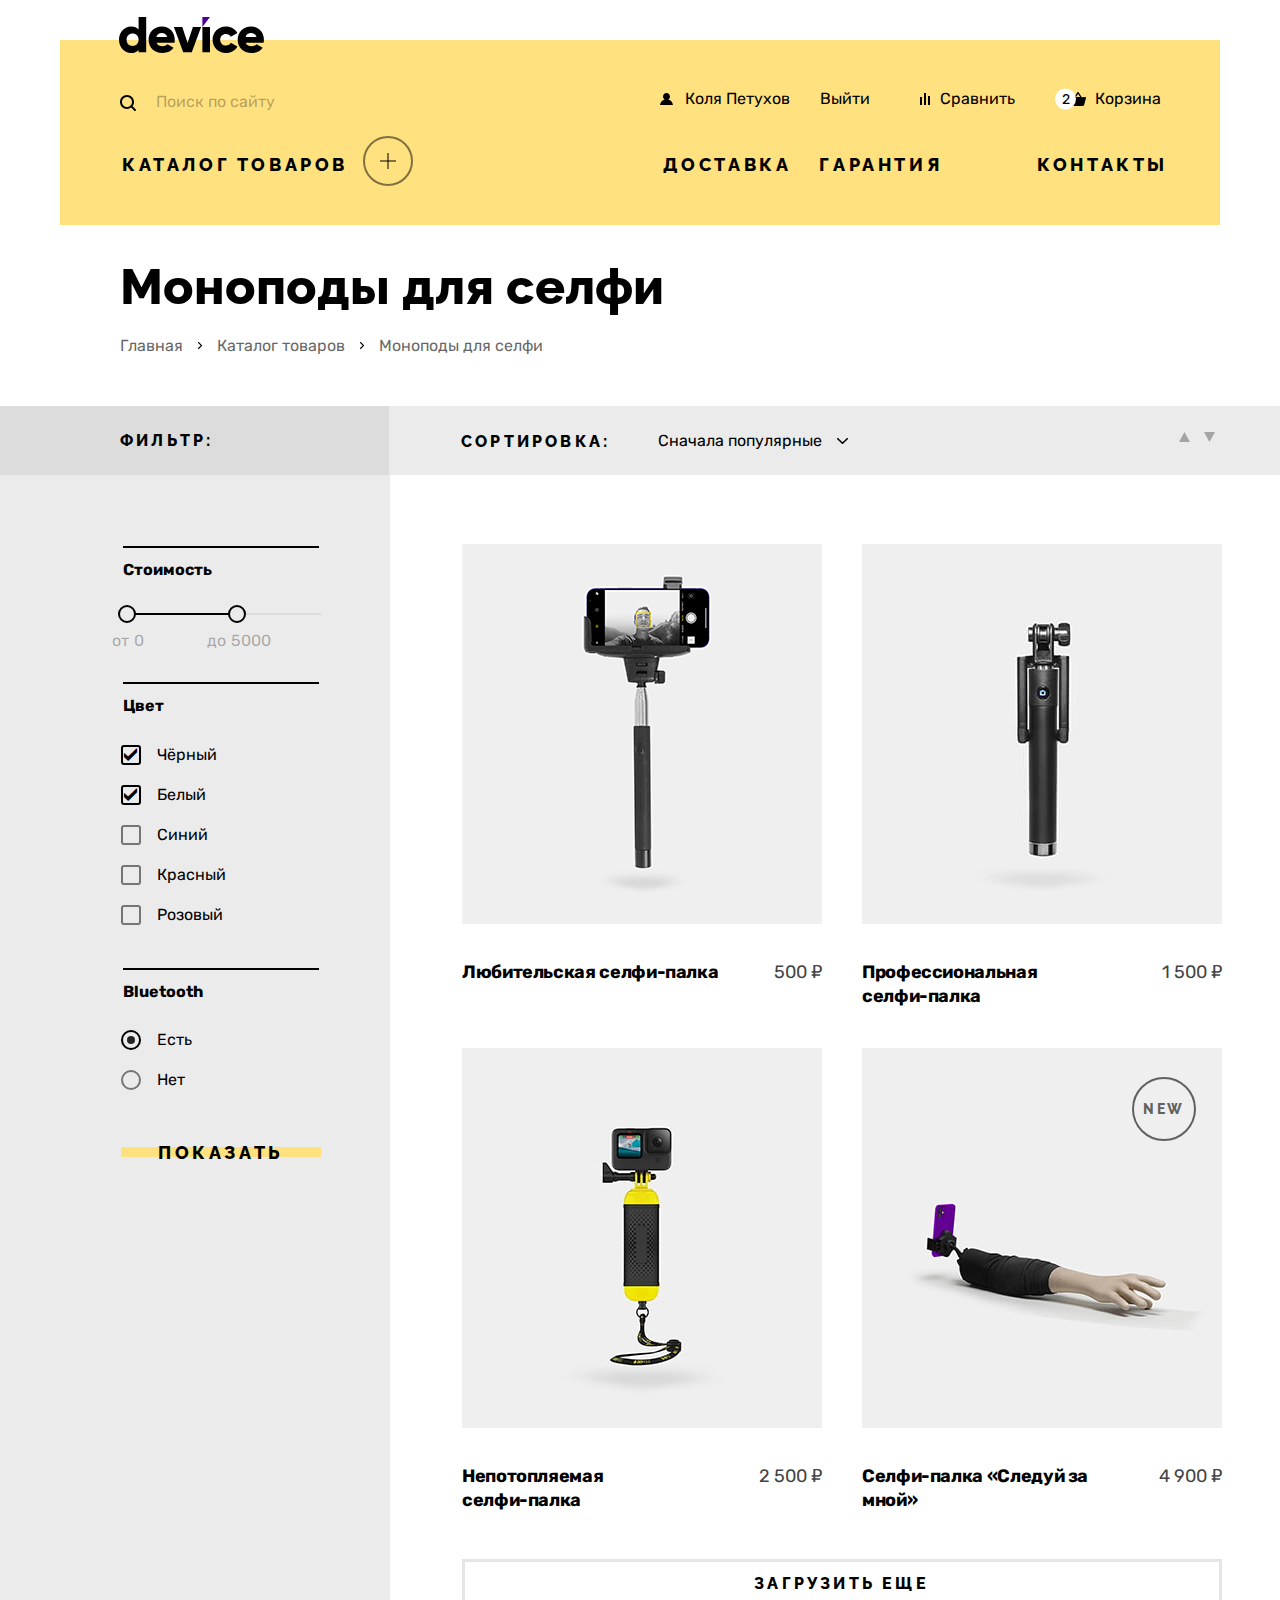
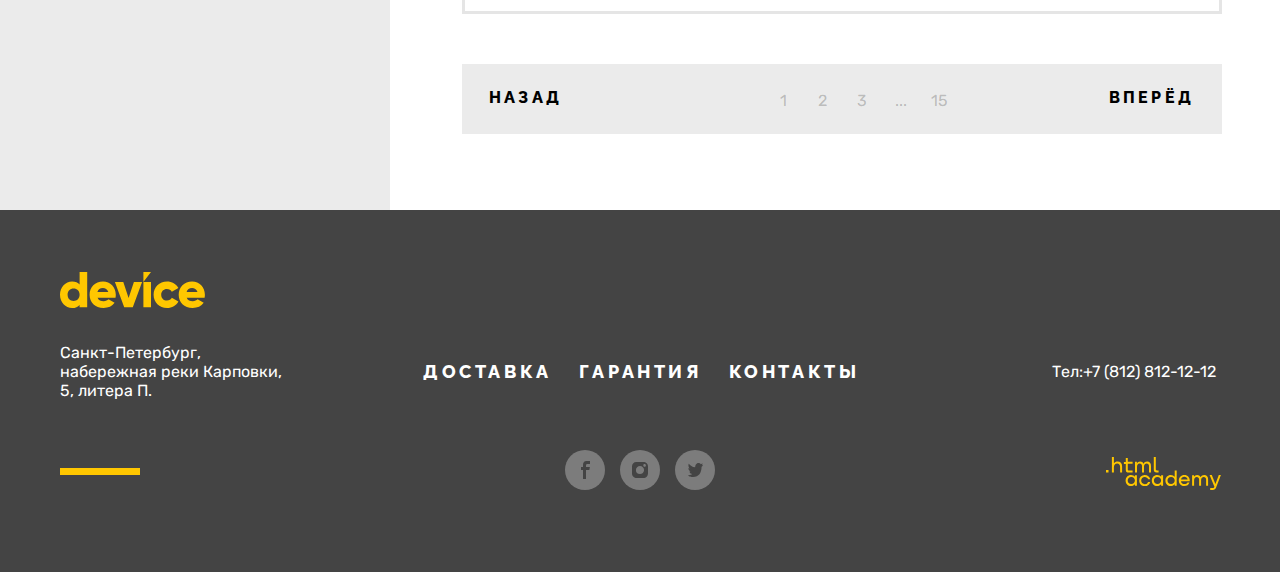
==== commit 055d4090: "внесла правки" ====
--- a/catalog.html
+++ b/catalog.html
@@ -16,7 +16,8 @@
                     <a class="navigation-logo" href="index.html" tabindex="-1"> <img src="img/logo.svg" width="145"
                             height="36" alt="Логотип компании"></a>
                     <section class="main-upper-navigation">
-                        <ul class="upper-navigation-list">
+                        <h2 class="visually-hidden"> Навигация по сайту сверху </h2>
+                        <ul class="upper-navigation-list catalog-upper-navigation-list">
                             <li class="navigation-upper-item search">
                                 <form class="search-form" action="https://echo.htmlacademy.ru/" method="get">
                                     <div class="form-wrapper">
@@ -41,7 +42,7 @@
                                             d="M0 12h13c-.2-2.6-2.1-4.8-4.7-5.5 1-.6 1.7-1.7 1.7-3C10 1.6 8.4 0 6.5 0S3 1.6 3 3.5c0 1.3.7 2.4 1.7 3C2.1 7.2.2 9.4 0 12Z" />
                                     </svg> Коля
                                     Петухов </a></li>
-                            <li class="upper-navigation-item out"> <a class="upper-navigation-link" href="#"> Выйти </a>
+                            <li class="upper-navigation-item log-out"> <a class="upper-navigation-link" href="#"> Выйти </a>
                             </li>
                             <li class="upper-navigation-item compare"> <a class="upper-navigation-link compare-link"
                                     href="#"> <svg class="navigation-icon" aria-hidden="true" focusable="false"
@@ -62,7 +63,7 @@
                                         <ul class="cart-item-list">
                                             <li class="cart-item">
                                                 <img class="cart-item-img" src="img/catalog-product/product-1.jpg"
-                                                    width="41" height="43" alt="" tabindex="0">
+                                                    width="41" height="43" alt="Любительская селфи-палка" tabindex="0">
                                                 <p class="cart-item-title"> Любительская селфи-палка </p>
                                                 <button class="cart-item-button" type="button"> <svg
                                                         class="navigation-icon" aria-hidden="true" focusable="false"
@@ -75,7 +76,7 @@
                                             </li>
                                             <li class="cart-item">
                                                 <img class="cart-item-img" src="img/catalog-product/product-2.jpg"
-                                                    width="41" height="43" alt="" tabindex="0">
+                                                    width="41" height="43" alt="Профессиональная селфи-палка" tabindex="0">
                                                 <p class="cart-item-title"> Профессиональная селфи-палка </p>
                                                 <button class="cart-item-button" type="button"> <svg
                                                         class="navigation-icon" aria-hidden="true" focusable="false"
@@ -98,6 +99,7 @@
                         </ul>
                     </section>
                     <section class="main-under-navigation">
+                        <h2 class="visually-hidden"> Навигация по сайту снизу </h2>
                         <ul class="under-navigation-list catalog-under-navigation-list">
                             <li class="under-navigation-item catalog">
                                 <a class="under-navigation-link catalog-link navigation-link-current"
@@ -200,7 +202,7 @@
                             <legend class="catalog-filter-title"> Стоимость</legend>
                             <div class="range">
                                 <div class="range-scale">
-                                    <div class="range-bar" style="left: 0px; width: 119px">
+                                    <div class="range-bar" style="left: 6px; width: 110px">
                                         <button class="range-toggle toggle-min" type="button"> <span
                                                 class="visually-hidden">
                                                 Изменить
@@ -268,7 +270,6 @@
                                         <span class="control-mark"></span>
                                         <span class="control-label option-name"> Есть </span></label>
                                 </li>
-                                </li>
                                 <li class="catalog-filter-item">
                                     <input class="visually-hidden control-input" name="bluetooth-option" type="radio"
                                         value="off" id="bluetooth-off">
@@ -301,7 +302,7 @@
                                     <img class="product-card-image" src="img/catalog-product/product-2.jpg" width="360"
                                         height="380" alt="Продукт-2"></a>
                                 <div class="product-description-container">
-                                    <h3 class="product-card-title"> Профессиональная селфи-палка </h3>
+                                    <h3 class="product-card-title"> Профессиональная  <br> селфи-палка </h3>
                                     <span class="product-card-price"> 1 500 ₽</span>
                                 </div>
                                 <div class="product-card-popover">
@@ -313,7 +314,7 @@
                                     <img class="product-card-image" src="img/catalog-product/product-3.jpg" width="360"
                                         height="380" alt="Продукт-3"> </a>
                                 <div class="product-description-container">
-                                    <h3 class="product-card-title"> Непотопляемая селфи-палка</h3>
+                                    <h3 class="product-card-title"> Непотопляемая <br> селфи-палка</h3>
                                     <span class="product-card-price"> 2 500 ₽</span>
                                 </div>
                                 <div class="product-card-popover">
--- a/styles/styles.css
+++ b/styles/styles.css
@@ -80,10 +80,14 @@
 }
 
 .navigation-container {
-    padding-left: 60px;
-    padding-right: 59px;
+    padding-left: 44px;
+    padding-right: 30px;
     margin-top: -23px;
     margin-bottom: 23px;
+}
+
+.navigation-logo {
+    margin-left: 15px;
 }
 
 
@@ -92,8 +96,8 @@
     flex-wrap: wrap;
     padding: 0;
     list-style-type: none;
-    padding-top: 35px;
-    padding-bottom: 44px;
+    padding-top: 21px;
+    padding-bottom: 28px;
     margin:0;
 }
 
@@ -124,6 +128,10 @@
     margin-right: 14px;
 }
 
+.catalog-upper-navigation-list .compare {
+    margin-right: 11px;
+}
+
 .under-navigation-item {
     margin: 0;
     padding:0;
@@ -134,12 +142,12 @@
     list-style-type: none;
     padding-top: 0;
     padding-left: 0;
-    padding-bottom: 152px;
+    padding-bottom: 137px;
     margin: 0;
 }
 
 .catalog-under-navigation-list {
-    padding-bottom: 53px;
+    padding-bottom: 22px;
 }
 
 .catalog {
@@ -148,11 +156,11 @@
 }
 
 .delivery {
-    margin-right: 19px;
+    margin-right: -16px;
 }
 
 .garanty {
-    margin-right: 62px;
+    margin-right: 51px;
 }
 
 .product-slider {
@@ -212,14 +220,20 @@
 
 .description {
     padding:0;
-    margin-top:19px;
-    margin-bottom: 30px;
+    margin-top:26px;
+    margin-bottom: 46px;
+}
+
+.metre-value {
+    padding-right: 56px;
+    padding-bottom: 8px;
 }
 
 .more-detailed {
+    width: 220px;
     display: inline-block;
     margin-top:0;
-    margin-bottom: 70px;
+    margin-bottom: 65px;
 }
 
 .slide-description {
@@ -241,16 +255,7 @@
 }
 
 .features {
-    border-spacing: 20px 0;
-}
-
-.page-container {
-    display: flex;
-    justify-content: space-between;
-}
-
-.goods-catalog {
-    margin-bottom: 169px;
+    border-spacing: 0px;
 }
 
 .goods-catalog-list {
@@ -258,7 +263,7 @@
     grid-template-columns: repeat(6,160px);
     gap: 40px;
     margin-top: 0;
-    margin-bottom: 139px;
+    margin-bottom: 194px;
     padding: 0;
     list-style-type: none;
 }
@@ -290,6 +295,12 @@
     fill:rgba(54, 54, 54, 1);
 }
 
+.goods-catalog-item:nth-child(2) .navigation-icon {
+    top: 42px;
+    right:0;
+    left: 0;
+}
+
 .goods-catalog-item-link:first-child:hover {  
     background-color: #FFC700;
 }
@@ -317,15 +328,16 @@
     grid-template-columns: 280px 814px;
     grid-template-areas: "section-switching service-slider";
     margin-bottom: 90px;
+    gap: 119px;
 }
 
 .section-switching {
     display: flex;
     flex-direction: column;
-    width: 280px;
+    width: 284px;
     padding: 0;
     margin: 0;
-    margin-top: -33px;
+    margin-top: -20px;
     list-style-type: none;
     grid-area: section-switching;
     position: relative;
@@ -342,7 +354,7 @@
 }
 
 .switch-section-item:not(:last-child) {
-    margin-bottom: 44px;
+    margin-bottom: 22px;
 }
 
 .switch-slider-radio {
@@ -374,7 +386,6 @@
     width: 814px;
     display: flex;
     flex-wrap: wrap;
-    justify-content: space-between;
     display: none;
     margin-top: -30px;
 }
@@ -400,16 +411,24 @@
 .slider-description {
     margin: 0;
     width: 497px;
+    height: 165px;
+    overflow: scroll;
+    text-overflow: ellipsis;
+}
+
+.slider-text {
+    margin-right: 63px;
 }
 
 .additional-services {
-    margin-bottom: 90px;
+    margin-bottom: 75px;
+    margin-top: -13px;
     background-color: #F0F0F0;
 }
 
 .section-header {
     margin-top: 0;
-    margin-bottom: 26px;
+    margin-bottom: 45px;
 }
 
 .paragraph-first {
@@ -419,13 +438,13 @@
 
 .paragraph {
     margin-top:0;
-    margin-bottom: 60px;
+    margin-bottom: 67px;
 }
 
 .delivery-companies-list {
     padding: 0;
     margin-top:0;
-    margin-bottom: 95px;
+    margin-bottom: 61px;
     list-style-type: none;
 }
 
@@ -434,6 +453,10 @@
     position: relative;
     font-weight: 700;
     color: #000000;
+}
+
+.delivery-company-item:not(:last-child) {
+    margin-bottom: 10px;
 }
 
 .delivery-company-item::before {
@@ -465,16 +488,12 @@
 }
 
 .about-company {
-    padding-bottom: 87px;
+    padding-bottom: 76px;
 }
 
 .work-day-time {
     margin-top:0;
-    margin-bottom: 67px;
-}
-
-.write-to-us {
-    margin-top:0;
+    margin-bottom: 60px;
 }
 
 .about-us {
@@ -483,7 +502,7 @@
     width: 560px;
     margin: 0;
     margin-right: 40px;
-    padding-top: 49px;
+    padding-top: 52px;
     padding-right: 63px;
     padding-left: 0;
     padding-bottom: 0;
@@ -492,10 +511,10 @@
 .contacts {
     position: relative;
     box-sizing: border-box;
-    width: 560px;
+    width: 515px;
     margin:0;
     padding: 0;
-    padding-top: 49px;
+    padding-top: 52px;
 }
 
 .main-feature {
@@ -537,9 +556,8 @@
 .subcribe-container {
     display: flex;
     flex-direction: row; 
-    justify-content: space-between;
     align-items: flex-end;
-    margin-bottom: 50px; 
+    margin-bottom: 61px; 
 }
 
 .form-container {
@@ -566,10 +584,11 @@
 .subcribe-header {
     width: min-content;
     margin: 0;
+    margin-right: 251px;
 }
 
 .subcribe-description {
-    width: 560px;
+    width: 529px;
     margin: 0;
 }
 
@@ -582,7 +601,7 @@
 
 .subcribe {
     background-color: #F0F0F0;
-    padding-top: 75px;
+    padding-top: 78px;
     padding-bottom: 131px;
 }
 
@@ -599,20 +618,20 @@
 .first-row {
     display: flex;
     flex-direction: row;
-    margin-bottom: 35px;
+    margin-bottom: 26px;
     width: auto;
 }
 
 .second-row {
     display:flex;
-    justify-content: space-between;
-    margin-bottom: 63px;
+    align-items: center;
+    margin-bottom: 45px;
 
 }
 
 .third-row {
     display: flex;
-    align-items: flex-end;
+    align-items: baseline;
 }
 
 .under-navigation-link {
@@ -629,6 +648,7 @@
     width: max-content;
     border: 2px solid transparent;
     box-sizing: border-box;
+    letter-spacing: 0.2em;
 }
 
 .catalog-link {
@@ -678,8 +698,12 @@
     line-height: 50px;
     color:#000000;
     padding: 0;
-    margin-top:0;
-    margin-bottom: 14px;
+    margin-bottom: 33px;
+    margin-top: 0px;
+}
+
+.information-container {
+    display: flex;
 }
 
 .goods-catalog-item-link {
@@ -690,6 +714,7 @@
     line-height: 24px;
     color:#000000;
     text-decoration: none;
+    letter-spacing: -0.02em;
 }
 
 .numerical-value {
@@ -805,6 +830,7 @@
     background-repeat: no-repeat;
     width: 136px;
     height: 164px;
+    margin-top: 14px;
 }
 
 .garanty-item {
@@ -812,6 +838,7 @@
     background-repeat: no-repeat;
     width: 171px;
     height: 195px;
+    margin-top: 14px;
 }
 
 .credit-item {
@@ -819,6 +846,7 @@
     background-repeat: no-repeat;
     width: 156px;
     height: 188px;
+    margin-top: 14px;
 }
 
 .img:hover {
@@ -853,9 +881,9 @@
 .more-information .navigation-icon {
     position: absolute;
     fill: rgba(0, 0, 0, 0.5);
-    top: 47px;
+    top: 43px;
     bottom: 45px;
-    right: 56px;
+    right: 52px;
 }
 
 .more-information::before {
@@ -863,8 +891,8 @@
     content: '';
     background-color: #DCDCDC80;
     border-radius: 50%;
-    width: 50px;
-    height: 50px;
+    width: 40px;
+    height: 40px;
     right: 33px;
     top: 29px;
     bottom: 31px;
@@ -883,21 +911,34 @@
     width: 239px;
     font-size: 16px;
     line-height: 19px;
+    margin-right: 122px;
+    position: relative;
+}
+
+.footer-address::after {
+    content: '';
+    position: absolute;
+    left: 0;
+    bottom: -75px;
+    width: 80px;
+    height: 7px;
+    background-color: #FFC700;
 }
 
 .additional-page-list {
     width: 458px;
     display: flex;
-    justify-content: space-evenly;
+    flex-wrap: wrap;
     padding: 0;
     margin: 0;
     list-style-type: none;
+    margin-right: 171px;
 }
 
 .footer-contact-phone {
     width:auto;
     margin: 0;
-    padding: 5px 15px;
+    padding: 0;
     color: #FFFFFF;
     display: block;
     text-decoration: none;
@@ -909,7 +950,7 @@
 
 .additional-page-link {
     position: relative;
-    padding: 14px 20px;
+    padding: 0;
     font-family:"Raleway", sans-serif;
     letter-spacing: 0.2em;
     font-weight: 800;
@@ -933,15 +974,14 @@
     height: 2px;
     position: absolute;
     bottom: 0;
-    left:20px;
-    right: 20px;
+    left:0;
+    right: 0;
     background-color: rgba(255, 199, 0, 1);
 }
 
 .additional-page-link:focus-visible {
-    box-sizing: border-box;
-    outline: none;
-    border: 2px solid #AF4FFF;
+    outline: 2px solid #AF4FFF;
+    outline-offset: 14px;
     border-radius: 25px;
 }
 
@@ -955,6 +995,7 @@
 
 .additional-page-item {
     flex-shrink: 0; 
+    margin-right: 23px;
 }
 
 .additional-page-item:last-child {
@@ -964,8 +1005,8 @@
 .socialmedia-list {
     list-style-type: none;
     margin: 0;
-    margin-left:auto;
-    margin-right: 392px;
+    margin-left: 505px;
+    margin-right: 379px;
     display: flex;
     justify-content: center;
     padding: 0;
@@ -1019,16 +1060,16 @@
     line-height: 50px;
     color: #000000;
     margin-top: 0;
-    margin-bottom: 14px;
+    margin-bottom: 18px;
 }
 
 .links-onthepage-link {
-    font-size: 18px;
+    font-size: 16px;
     line-height: 20px;
     color: #000000;
     opacity: 0.6;
     text-decoration: none;
-    padding-right: 17px;
+    padding-right: 19px;
 }
 
 .links-onthepage-item:not(:last-child) {
@@ -1065,7 +1106,7 @@
     color: #000000;
     margin: 0;
     padding-top: 71px;
-    padding-left: 60px; 
+    padding-left: 61px; 
     padding-right: 69px;
     background-color: #EBEBEB;
 
@@ -1088,6 +1129,7 @@
     width: 329px;
     box-sizing: border-box;
     background-color: #DCDCDC;
+    letter-spacing: 0.2em;
 }
 
 .sorting-header {
@@ -1095,8 +1137,8 @@
 }
 
 .sorting-form {
-    line-height: 19px;
-    margin-right: 290px; 
+    line-height: 9px;
+    margin-right: 311px; 
 }
 
 form .filter-page-header {
@@ -1110,14 +1152,25 @@
     font-size: 16px;
     line-height: 19px;
     color: #000000;
-    margin-bottom: 32px;
+}
+
+.catalog-filter-group:first-child .catalog-filter-title {
+    margin-bottom: 34px;
+}
+
+.catalog-filter-group:nth-child(2) .catalog-filter-title {
+    margin-bottom: 30px;
+}
+
+.catalog-filter-group:nth-child(3) .catalog-filter-title {
+    margin-bottom: 29px;
 }
 
 .catalog-filter-title::before {
     position: absolute;
     content:'';
     background-color: #000000;
-    width: 200px;
+    width: 196px;
     height: 2px;
     top:0;
 }
@@ -1153,6 +1206,11 @@
 .product-card-title {
     width: 280px;
     color: #000000;
+    font-size: 18px;
+    line-height: 24px;
+    margin-top: 36px;
+    margin-bottom: 0;
+    letter-spacing: -0.02em;
 }
 
 .product-card-image {
@@ -1186,8 +1244,13 @@
 }
 
 .login-name {
-    margin-left:auto;
-    position: relative;
+    margin-left:113px;
+    position: relative;
+}
+
+.log-out {
+    margin-left:-16px;
+    margin-right: 4px;
 }
 
 .header-menu {
@@ -1197,7 +1260,7 @@
     justify-content: flex-start;
     margin: 0;
     padding-top: 37px;
-    padding-bottom: 49px;
+    padding-bottom: 46px;
     padding-left: 60px;
 }
 
@@ -1210,8 +1273,9 @@
 
 .sorting-section {
     display: flex;
-    padding-top: 25px;
-    padding-bottom: 25px;
+    flex-wrap: wrap;
+    padding-top: 21px;
+    padding-bottom: 15px;
     padding-left: 72px;
 }
 
@@ -1220,9 +1284,7 @@
 }
 
 .button-ascending {
-    margin-left: auto; 
-    width: 19px;
-    margin-right: 19px;
+    margin-right: 5px;
 }
 
 .button-ascending .navigation-icon { 
@@ -1242,10 +1304,6 @@
     fill:rgba(0, 0, 0, 1);
 }
 
-.button-descending {
-    width: 19px;
-}
-
 .button-descending:focus-visible {
     box-sizing: border-box;
     outline: 5px solid #AF4FFF;
@@ -1264,17 +1322,18 @@
 }
 
 .select-control {
-    margin-left: 52px;
+    margin-left: 28px;
     border: none;
     cursor: pointer;
     font: inherit;
     font-size: 16px;
+    line-height: 18px;
     background-color: transparent;
     appearance: none;
     padding-right: 41px;
     padding-left: 13px;
-    padding-top: 4px;
-    padding-bottom: 7px;
+    padding-top: 5px;
+    padding-bottom: 5px;
     background-image: url("../img/open-select.svg");
     background-repeat: no-repeat;
     background-position: right 15px center;
@@ -1306,7 +1365,7 @@
 
 .product-cards-section {
     padding-top: 69px;
-    padding-bottom: 77px;
+    padding-bottom: 76px;
     padding-left: 72px;
 }
 
@@ -1332,18 +1391,18 @@
     font-family: "Raleway",sans-serif;
     font-weight: 800;
     font-size: 16px;
-    line-height: 19px;
+    line-height: 20px;
     text-transform: uppercase;
     text-align: center;
     cursor: pointer;
     display: inline-block;
-    padding-top: 18px;
-    padding-bottom: 18px;
+    padding-top: 12px;
+    padding-bottom: 17px;
     padding-left: 29px;
     padding-right: 30px;
     width: 760px;
-    margin-bottom: 51px;
-    margin-top: 44px;
+    margin-bottom: 50px;
+    margin-top: 47px;
     box-sizing: border-box;
     letter-spacing: 0.2em;
 }
@@ -1351,7 +1410,6 @@
 .page-pagination {
     position: relative;
     display: flex;
-    justify-content: space-between;
     width: 760px;
     height: 70px;
     margin: 0;
@@ -1365,7 +1423,7 @@
 }
 
 .pagination-item {
-    margin-right: 30px;
+    margin-right: 22px;
     flex-shrink: 0;
     width: 17px;
     text-align: center;
@@ -1373,7 +1431,7 @@
 
 .pagination-prev {
     display: block;
-    margin-right: auto;
+    margin-right: 267px;
     letter-spacing: 0.2em;
 }
 
@@ -1388,7 +1446,7 @@
     width: 127px;
     height: 70px;
     text-align: center;
-    padding-top: 27px;
+    padding-top: 24px;
     padding-bottom: 24px;
     box-sizing: border-box;
     top: 0;
@@ -1400,7 +1458,7 @@
 }
 
 .pagination-next-link {
-    right:0;
+    right: 7px;
 }
 
 .pagination-prev-link:hover,
@@ -1442,6 +1500,13 @@
     background: linear-gradient(to bottom, transparent 36%, #FFE17F 36% , #FFE17F 66%, transparent 66%, transparent 99%);
 }
 
+.switch-section-button {
+    min-width: unset;
+    width: 160px;
+    padding-top: 9px;
+    padding-bottom: 11px;
+}
+
 .switch-section-button:hover {  
     background: #FFC700;
 }
@@ -1492,6 +1557,10 @@
     position: absolute;
     right: 40px;
     top: -20px;
+}
+
+.metre-value-slider3 {
+    padding-right: 71px;
 }
 
 .socialmedia-link {
@@ -1530,6 +1599,11 @@
     transform: translateY(-50%);
 }
 
+.enter {
+    margin-left: 112px;
+    margin-right: 143px;
+}
+
 .enter .navigation-icon {
     position: absolute;
     top: 0;
@@ -1606,7 +1680,11 @@
     justify-content: space-between;
     top: 50%;
     width: 100%;
-    transform: translateY(-140%);
+    transform: translateY(-90px);
+}
+
+.slider-controls-slider3 {
+    transform: translateY(-32px);
 }
 
 .slider-button {
@@ -1617,7 +1695,7 @@
     border-radius: 5px;
     display: block;
     cursor: pointer;
-    width: 40px;
+    width: 56px;
     height: 80px;
 }
 
@@ -1661,16 +1739,17 @@
     background-color: transparent;
     display: inline-block;
     cursor: pointer;
-    width: 30px;
-    height: 30px;
+    width: 20px;
+    height: 20px;
+    padding: 0;
 }
 
 .follow-me::before{ 
    content: 'new'; 
    bottom: 293px;
    right: 27px;
-   left: 273px;
-   top: 27px;
+   left: 270px;
+   top: 29px;
    position: absolute;
    font-family: "Raleway",sans-serif;
    font-size: 14px;
@@ -1688,7 +1767,7 @@
    height: 60px;
 }
 
-.product-card:last-child {
+.product-card {
     position: relative;
 }
 
@@ -1797,8 +1876,8 @@
 }
 
 .footer-contact-phone:focus-visible {
-    border: 2px solid #AF4FFF;
-    outline: none;
+    outline: 2px solid #AF4FFF;
+    outline-offset: 5px;
     border-radius: 25px;
 }
 
@@ -1840,7 +1919,7 @@
     width: 360px;
     height: 380px;
     background-color: #F0F0F0CC;
-    padding: 180px 100px;
+    padding: 173px 88px;
     box-sizing: border-box;
     display: none;
 }
@@ -1869,6 +1948,12 @@
     background: linear-gradient(to bottom, transparent 36%, #FFE17F 36% , #FFE17F 66%, transparent 66%, transparent 99%);
 }
 
+.write-to-us {
+    margin-top:0;
+    padding-left: 35px;
+    padding-right: 29px;
+}
+
 .more-about-product:hover {
     background: #FFC700;
 }
@@ -1921,8 +2006,7 @@
 
 .email-input {
     box-sizing: border-box;
-    padding-left: 0;
-    padding: 9px;
+    padding: 0;
     border: none;
     border-bottom: 3px solid rgba(0, 0, 0, 0.1);
     background-color: transparent;
@@ -1970,7 +2054,7 @@
     box-sizing: border-box;
     border: 2px solid transparent;
     border-radius: 20px;
-    padding-left: 52px;
+    padding-left: 50px;
     padding-top: 10px;
     padding-bottom: 10px;
     padding-right: 10px;
@@ -2066,9 +2150,19 @@
     border: none;
     padding: 0;
     margin: 0;
+    display: flex;
+    flex-direction: column;
+}
+
+.catalog-filter-group:first-child {
+    margin-bottom: 52px;
+}
+
+.catalog-filter-group:nth-child(2) {
+    margin-bottom: 44px;
+}
+.catalog-filter-group:nth-child(3) {
     margin-bottom: 46px;
-    display: flex;
-    flex-direction: column;
 }
 
 .range-scale {
@@ -2083,6 +2177,8 @@
     position: absolute;
     height: 2px;
     background-color: #000000;
+    width: 110px;
+    left:6px;
 }
 
 .range-toggle {
@@ -2151,13 +2247,14 @@
 .range-wrapper-inputs {
     display: flex;
     position: absolute;
-    top: 10px;
-    left: -10px;
+    top: 18px;
+    left: -15px;
 }
   
   .catalog-filter-label {
     display: flex;
     color: rgba(0, 0, 0, 0.3);
+    margin-right: 14px;
 }
   
   .range-input {
@@ -2197,7 +2294,7 @@
 
 .plus {
     position: absolute;
-    transform: translateY(-14px);
+    transform: translate(-21px, -14px);
     background-color: transparent;
     border: 2px solid rgba(0, 0, 0, 0.5);
     border-radius: 50%;
@@ -2269,7 +2366,7 @@
 
 .description-navigation {
     position: absolute;
-    bottom: 200px;
+    bottom: 180px;
     right: 59px;
     z-index: 2;
 }
@@ -2298,7 +2395,7 @@
 .product-color {
     position: relative;
     display: block;
-    padding-left: 27px;
+    padding-left: 36px;
     cursor: pointer;
 }
 
@@ -2368,10 +2465,12 @@
 
 .control-input[type="checkbox"]:checked ~ .product-color .control-mark::before {
   position: absolute;
-  left: 2px;
+  left: 1px;
+  bottom: 2px;
   content: '\0041';
   display: inline-block;
   font-family: 'Glyphter';
+  font-size: 13px;
   font-style: normal;
   font-weight: normal;
   line-height: 1;
@@ -2382,7 +2481,7 @@
 .bluetooth-option {
     position: relative;
     display: block;
-    padding-left: 27px;
+    padding-left: 36px;
     cursor: pointer;
 }
 
@@ -2484,10 +2583,13 @@
     line-height: 20px;
     color: #FFFFFF;
     min-height: 218px;
-    right: -82px;
-    top: 43px;
+    right: -55px;
+    top: 40px;
     z-index: 4;
-}
+    box-shadow: 0 10px 0 0 #EBEBEB;
+}
+
+
 
 .popover::before {
     content:'';
@@ -2536,7 +2638,7 @@
 
 .cart-item-title {
     margin: 0;
-    width: 180px;
+    width: 172px;
 }
 
 .cart-item-button {
@@ -2599,14 +2701,14 @@
 
 .total-price-container {
     background-color: #1A1A1A;
-    padding-top: 20px;
-    padding-bottom: 20px;
+    padding-top: 13px;
+    padding-bottom: 13px;
     padding-left:20px;
     padding-right:20px;
     display: grid;
     grid-template-columns: repeat(2,auto);
     row-gap: 10px;
-    margin-top: 20px;
+    margin-top: 19px;
 }
 
 .item-amount,
@@ -2634,7 +2736,7 @@
     text-transform: uppercase;
     letter-spacing: 0.2em;
     color: #000000;
-    margin-top: 35px;
+    margin-top: 18px;
     margin-left: 20px;
     margin-right: 20px;
 }
@@ -2655,15 +2757,16 @@
 
 .sub-directory-popover {
     display: flex;
-    padding-top: 33px;
-    padding-bottom:  27px;
+    flex-wrap: wrap;
+    padding-top: 29px;
+    padding-bottom: 51px;
     position: absolute;
     background-color: #FFE17F;
     width: 1160px;
     position: absolute;
-    left:-60px;
-    top: 42px;
-    padding-left: 61px;
+    left:-44px;
+    top: 38px;
+    padding-left: 44px;
     padding-right: 59px;
     box-sizing: border-box;
     z-index: 3;
@@ -2678,9 +2781,14 @@
     width: 210px;
     list-style-type: none;
     display: flex;
+    flex-wrap: wrap;
     flex-direction: column;
     justify-content: flex-start;
 
+}
+
+.sub-directory-list:nth-child(2) {
+    margin-right: -9px;
 }
 
 .sub-directory-item-link {
@@ -2712,7 +2820,7 @@
 }
 
 .sub-directory-item:not(:last-child) {
-    margin-bottom: 15px;
+    margin-bottom: 9px;
 }
 
 .modal-container {
@@ -2735,16 +2843,19 @@
 .modal {
     position: relative;
     margin: auto;
-    padding-top: 72px;
+    padding-top: 66px;
     padding-bottom: 88px;
-    padding-left: 80px;
+    padding-left: 72px;
     padding-right: 80px;
     background-color: #FFFFFF;
     border: 10px solid #000000;
   } 
 
 .modal-delivery {
-    width: 900px;
+    width: 923px;
+    height: 580px;
+    box-shadow: 0 10px 0 0 #EBEBEB;
+    box-sizing: border-box;
 }
 
 .modal-close-button {
@@ -2754,7 +2865,8 @@
     border-radius: 50%;
     width: 50px;
     height: 50px;
-    right: 80px;
+    right: 60px;
+    top:71px;
 }
 
 .modal-close-button .navigation-icon {
@@ -2781,7 +2893,7 @@
     line-height: 50px;
     color: #000000;
     margin: 0;
-    margin-bottom: 58px;
+    margin-bottom: 69px;
 }
 
 .field-group {
@@ -2797,7 +2909,6 @@
 
 .field-group-row {
     display: flex;
-    justify-content: space-between;
 }
 
 .field {
@@ -2806,8 +2917,8 @@
     line-height: 20px;
     padding-left: 20px;
     padding-right: 20px;
-    padding-top: 15px;
-    padding-bottom: 15px;
+    padding-top: 20px;
+    padding-bottom: 20px;
     background-color: #F0F0F0;
     border: none; 
     width: 100%;
@@ -2821,22 +2932,27 @@
     margin-bottom: 10px;
 }
 
-.field-group-row:first-child .field-group {
-    width: 360px;
-}
-
 .field-group-row:first-child {
-    margin-bottom: 40px;
+    margin-bottom: 2px;
+}
+
+.delivery-item-group label,
+.amount-item-group label {
+    margin-bottom: 13px;
 }
 
 .delivery-form .submit-button {
     align-self: flex-start;
-    margin-top: 54px;
+    margin-top: 49px;
 }
 
 .delivery-item-group {
     flex-grow: 1;
     margin-right: 40px;
+}
+
+.delivery-item-group .field {
+    width: 561px;
 }
 
 .name-field {
@@ -2844,6 +2960,8 @@
     background-repeat: no-repeat;
     background-position: right 24px center;
     padding-right: 37px;
+    width: 362px;
+    
 }
 
 .email-field {
@@ -2851,6 +2969,7 @@
     background-repeat: no-repeat;
     background-position: right 24px center;
     padding-right: 39px;
+    width: 361px;
 }
 
 .amount-label {
@@ -2949,6 +3068,7 @@
 
 .amount-field {
     text-align: center;
+    width: 161px;
 }
 
 .popover-delivery-form {
@@ -2992,7 +3112,7 @@
     content: 'Забавный у вас адрес';
     color: #000000;
     position: absolute;
-    bottom: 0;
+    bottom: 7px;
     font-size: 14px;
     line-height: 30px;
 }
@@ -3007,14 +3127,15 @@
     content: 'Пожалуйста, представьтесь';
     color: #000000;
     position: absolute;
-    bottom: 0;
+    bottom: 7px;
     font-size: 14px;
     line-height: 30px;
 }
 
 .name-field-group {
     position: relative;
-    padding-bottom: 30px;
+    padding-bottom: 40px;
+    margin-right: 38px;
 }
 
 .service-input[type="radio"]:not(:checked) .option-name {
